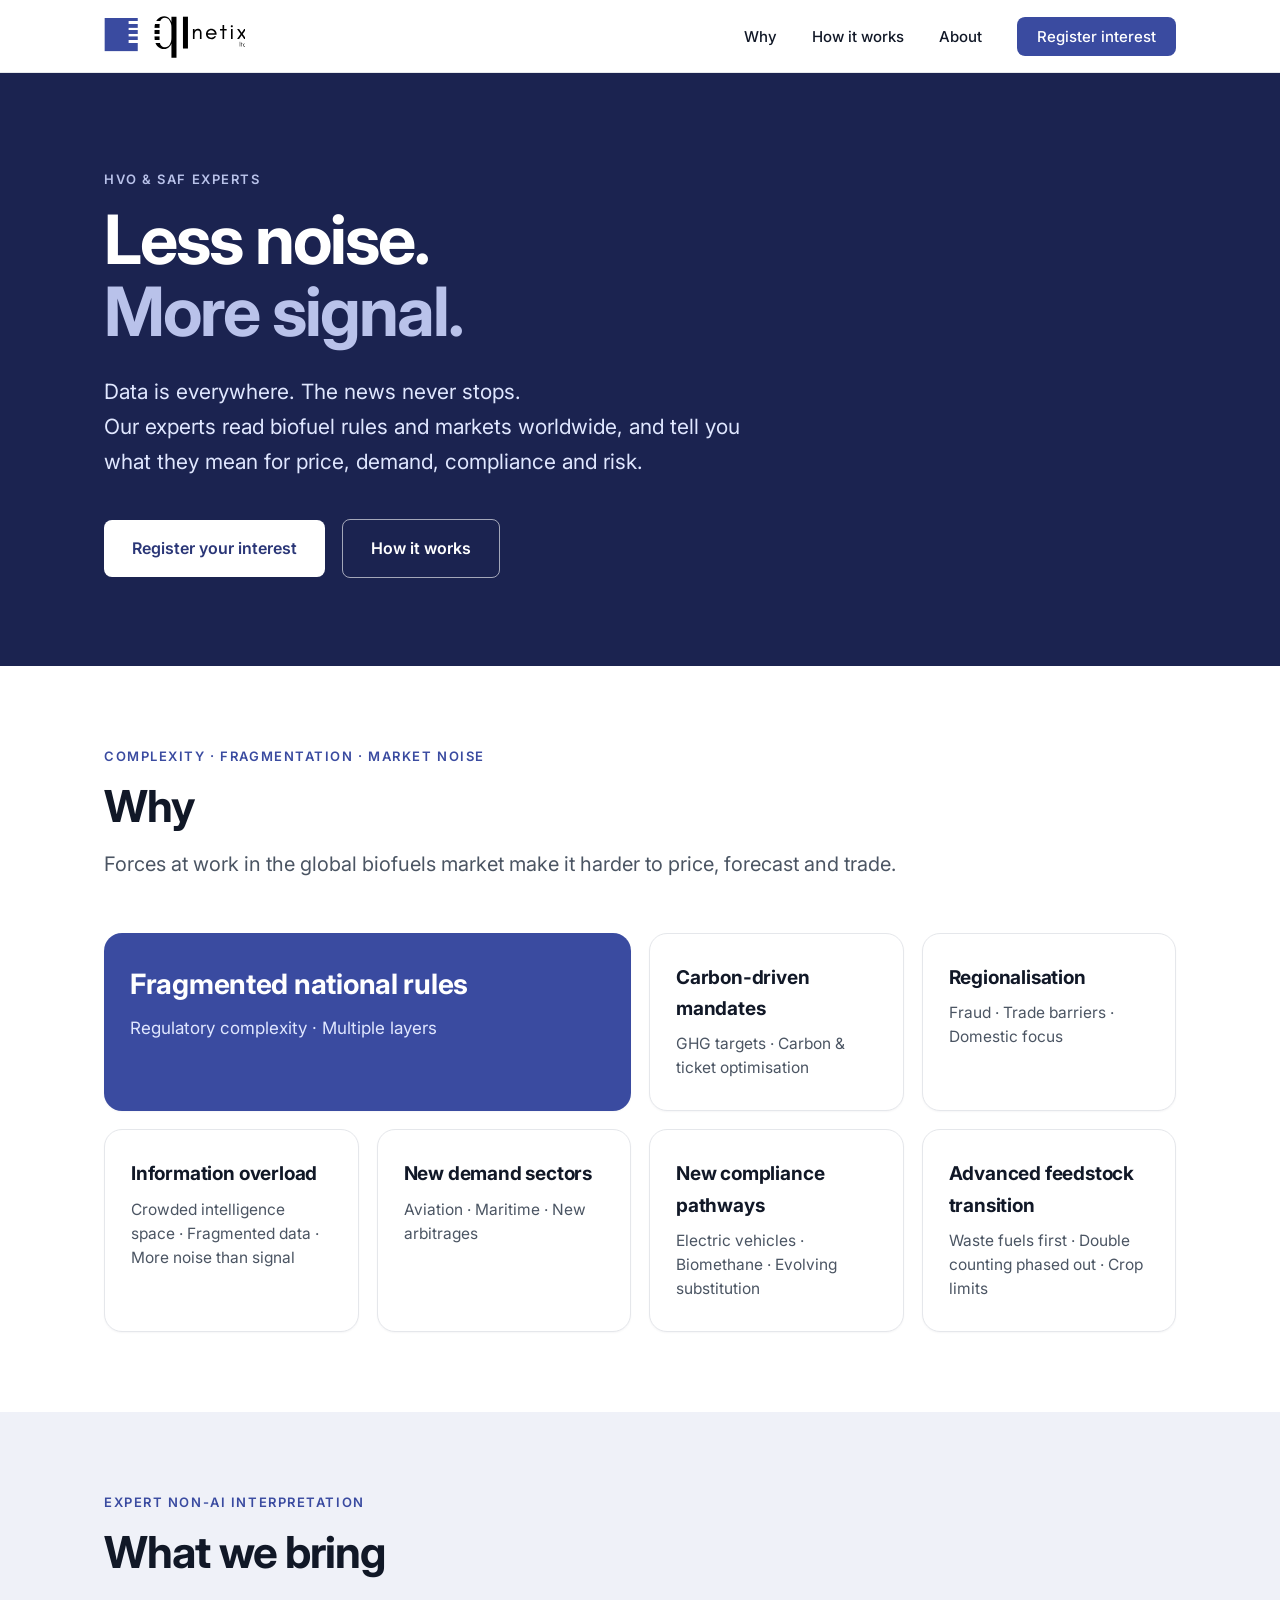
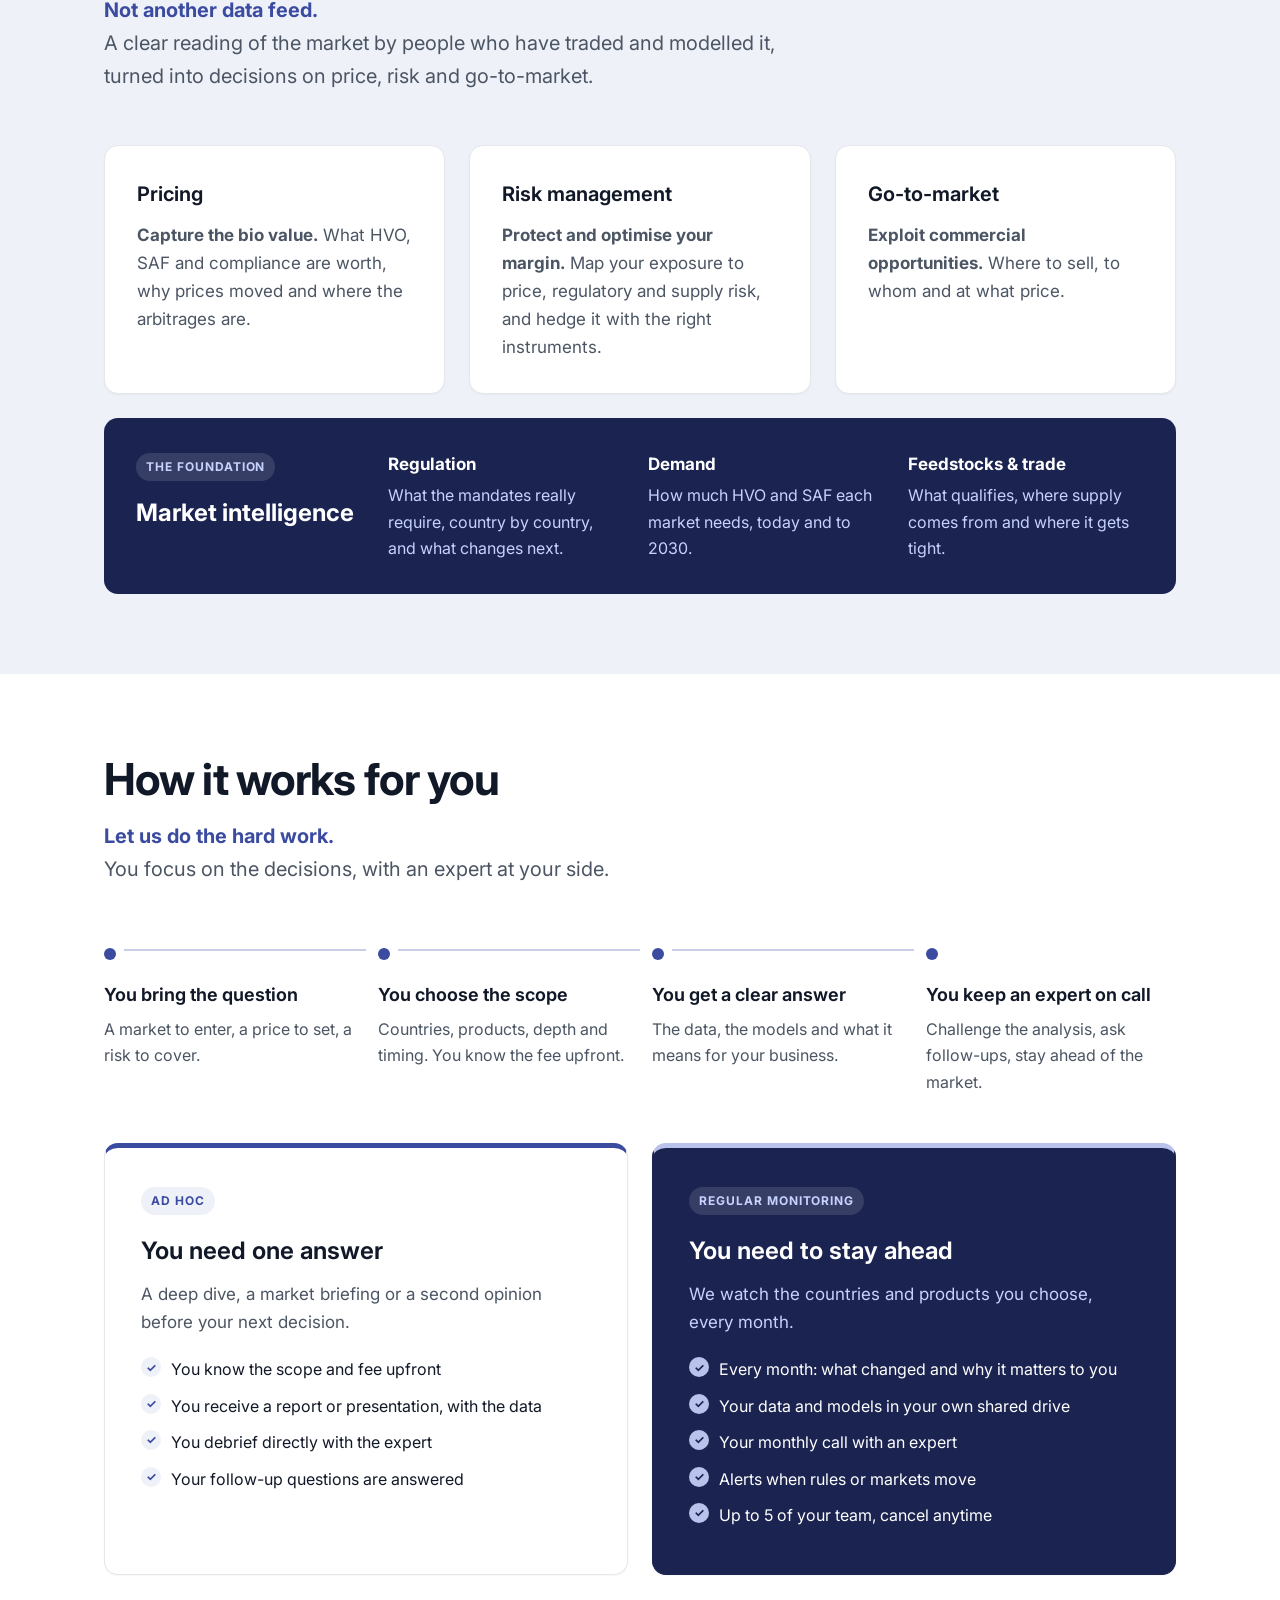
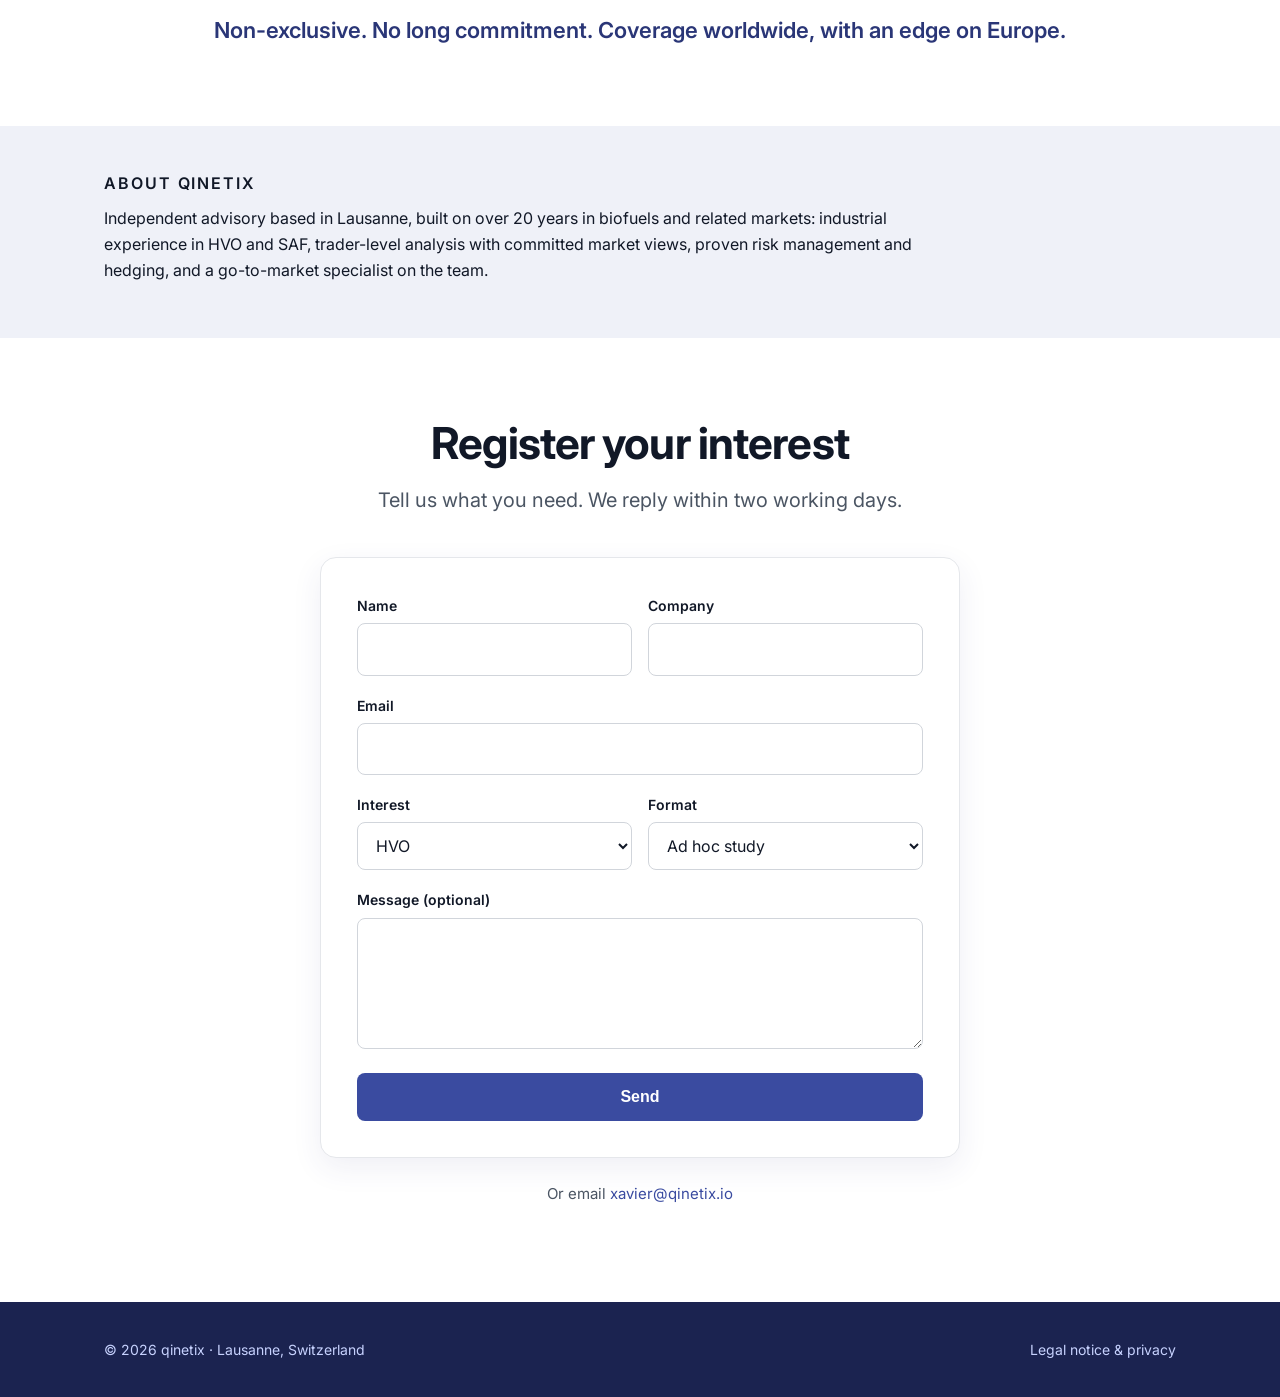
==== index.html @ 6aa5bb4f "GTM tagline" ====
<!doctype html>
<html lang="en">
<head>
  <meta charset="utf-8">
  <meta name="viewport" content="width=device-width, initial-scale=1">
  <title>qinetix | HVO &amp; SAF market intelligence</title>
  <meta name="description" content="HVO and SAF experts. We turn complex biofuel regulation and too much data into a clear view you can act on. Ad hoc studies or regular monitoring.">
  <link rel="icon" href="favicon.svg" type="image/svg+xml">
  <link rel="preconnect" href="https://fonts.googleapis.com">
  <link rel="preconnect" href="https://fonts.gstatic.com" crossorigin>
  <link href="https://fonts.googleapis.com/css2?family=Inter:wght@400;500;600;700&display=swap" rel="stylesheet">
  <link rel="stylesheet" href="style.css">
</head>
<body>

<header class="site">
  <div class="wrap">
    <a href="#top"><img src="logo.svg" alt="qinetix"></a>
    <nav>
      <a href="#why">Why</a>
      <a href="#how">How it works</a>
      <a href="#about">About</a>
      <a href="#interest" class="cta">Register interest</a>
    </nav>
  </div>
</header>

<main id="top">

  <div class="hero">
    <div class="wrap">
      <p class="eyebrow">HVO &amp; SAF experts</p>
      <h1>Less noise.<br><span>More signal.</span></h1>
      <p class="lead">Data is everywhere. The news never stops.<br>Our experts read biofuel rules and markets worldwide, and tell you what they mean for price, demand, compliance and risk.</p>
      <a href="#interest" class="btn">Register your interest</a>
      <a href="#how" class="btn ghost">How it works</a>
    </div>
  </div>

  <section id="why">
    <div class="wrap">
      <p class="eyebrow">Complexity &middot; Fragmentation &middot; Market noise</p>
      <h2>Why</h2>
      <p class="intro one-line">Forces at work in the global biofuels market make it harder to price, forecast and trade.</p>
      <div class="drivers">
        <div class="driver hero-tile">
          <h3>Fragmented national rules</h3>
          <p>Regulatory complexity &middot; Multiple layers</p>
        </div>
        <div class="driver">
          <h3>Carbon-driven mandates</h3>
          <p>GHG targets &middot; Carbon &amp; ticket optimisation</p>
        </div>
        <div class="driver">
          <h3>Regionalisation</h3>
          <p>Fraud &middot; Trade barriers &middot; Domestic focus</p>
        </div>
        <div class="driver">
          <h3>Information overload</h3>
          <p>Crowded intelligence space &middot; Fragmented data &middot; More noise than signal</p>
        </div>
        <div class="driver">
          <h3>New demand sectors</h3>
          <p>Aviation &middot; Maritime &middot; New arbitrages</p>
        </div>
        <div class="driver">
          <h3>New compliance pathways</h3>
          <p>Electric vehicles &middot; Biomethane &middot; Evolving substitution</p>
        </div>
        <div class="driver">
          <h3>Advanced feedstock transition</h3>
          <p>Waste fuels first &middot; Double counting phased out &middot; Crop limits</p>
        </div>
      </div>
    </div>
  </section>

  <section class="alt">
    <div class="wrap">
      <p class="eyebrow">Expert non-AI interpretation</p>
      <h2>What we bring</h2>
      <p class="intro wide"><strong class="punch">Not another data feed.</strong><br>A clear reading of the market by people who have traded and modelled it,<br class="desk">turned into decisions on price, risk and go-to-market.</p>

      <div class="grid three">
        <div class="card">
          <h3>Pricing</h3>
          <p><strong>Capture the bio value.</strong> What HVO, SAF and compliance are worth, why prices moved and where the arbitrages are.</p>
        </div>
        <div class="card">
          <h3>Risk management</h3>
          <p><strong>Protect and optimise your margin.</strong> Map your exposure to price, regulatory and supply risk, and hedge it with the right instruments.</p>
        </div>
        <div class="card">
          <h3>Go-to-market</h3>
          <p><strong>Exploit commercial opportunities.</strong> Where to sell, to whom and at what price.</p>
        </div>
      </div>

      <div class="foundation">
        <div class="f-head">
          <span class="tag">The foundation</span>
          <h3>Market intelligence</h3>
        </div>
        <ul>
          <li><strong>Regulation</strong> What the mandates really require, country by country, and what changes next.</li>
          <li><strong>Demand</strong> How much HVO and SAF each market needs, today and to 2030.</li>
          <li><strong>Feedstocks &amp; trade</strong> What qualifies, where supply comes from and where it gets tight.</li>
        </ul>
      </div>
    </div>
  </section>

  <section id="how">
    <div class="wrap">
      <h2>How it works for you</h2>
      <p class="intro wide"><strong class="punch">Let us do the hard work.</strong><br>You focus on the decisions, with an expert at your side.</p>

      <ol class="steps">
        <li><span></span><h3>You bring the question</h3><p>A market to enter, a price to set, a risk to cover.</p></li>
        <li><span></span><h3>You choose the scope</h3><p>Countries, products, depth and timing. You know the fee upfront.</p></li>
        <li><span></span><h3>You get a clear answer</h3><p>The data, the models and what it means for your business.</p></li>
        <li><span></span><h3>You keep an expert on call</h3><p>Challenge the analysis, ask follow-ups, stay ahead of the market.</p></li>
      </ol>

      <div class="grid two">
        <div class="card option">
          <span class="tag">Ad hoc</span>
          <h3>You need one answer</h3>
          <p>A deep dive, a market briefing or a second opinion before your next decision.</p>
          <ul class="checks">
            <li>You know the scope and fee upfront</li>
            <li>You receive a report or presentation, with the data</li>
            <li>You debrief directly with the expert</li>
            <li>Your follow-up questions are answered</li>
          </ul>
        </div>
        <div class="card option featured">
          <span class="tag">Regular monitoring</span>
          <h3>You need to stay ahead</h3>
          <p>We watch the countries and products you choose, every month.</p>
          <ul class="checks">
            <li>Every month: what changed and why it matters to you</li>
            <li>Your data and models in your own shared drive</li>
            <li>Your monthly call with an expert</li>
            <li>Alerts when rules or markets move</li>
            <li>Up to 5 of your team, cancel anytime</li>
          </ul>
        </div>
      </div>
      <p class="note">Non-exclusive. No long commitment. Coverage worldwide, with an edge on Europe.</p>
    </div>
  </section>

  <section id="about" class="about-band">
    <div class="wrap about-compact">
      <p class="eyebrow">About qinetix</p>
      <p>Independent advisory based in Lausanne, built on over 20 years in biofuels and related markets: industrial experience in HVO and SAF, trader-level analysis with committed market views, proven risk management and hedging, and a go-to-market specialist on the team.</p>
    </div>
  </section>

  <section id="interest" class="contact">
    <div class="wrap">
      <h2>Register your interest</h2>
      <p class="intro">Tell us what you need. We reply within two working days.</p>
      <form method="POST" action="https://formsubmit.co/xavier@qinetix.io" class="form">
        <input type="hidden" name="_subject" value="New interest from qinetix.io">
        <input type="hidden" name="_next" value="https://qinetix.io/thanks.html">
        <input type="hidden" name="_captcha" value="false">
        <input type="hidden" name="_template" value="table">
        <p class="hp"><label>Leave empty <input name="_honey"></label></p>
        <div class="row">
          <label>Name<input name="name" required autocomplete="name"></label>
          <label>Company<input name="company" autocomplete="organization"></label>
        </div>
        <label>Email<input type="email" name="email" required autocomplete="email"></label>
        <div class="row">
          <label>Interest
            <select name="topic">
              <option>HVO</option>
              <option>SAF</option>
              <option>HVO and SAF</option>
              <option>Other biofuels</option>
            </select>
          </label>
          <label>Format
            <select name="format">
              <option>Ad hoc study</option>
              <option>Regular monitoring</option>
              <option>Not sure yet</option>
            </select>
          </label>
        </div>
        <label>Message (optional)<textarea name="message" rows="4"></textarea></label>
        <button type="submit" class="btn">Send</button>
      </form>
      <p class="small">Or email <a href="mailto:xavier@qinetix.io">xavier@qinetix.io</a></p>
    </div>
  </section>

</main>

<footer class="site">
  <div class="wrap">
    <span>&copy; 2026 qinetix &middot; Lausanne, Switzerland</span>
    <a href="legal.html">Legal notice &amp; privacy</a>
  </div>
</footer>

<!-- Cloudflare Web Analytics --><script defer src='https://static.cloudflareinsights.com/beacon.min.js' data-cf-beacon='{"token": "62e4a88decbc49faa5d9c5701a12a52c"}'></script><!-- End Cloudflare Web Analytics -->
</body>
</html>
---- style.css ----
:root {
  --indigo: #3a4ba0;
  --indigo-dark: #2a3677;
  --indigo-deep: #1b2350;
  --indigo-soft: #eff1f8;
  --indigo-line: #c9cfe6;
  --ink: #111827;
  --muted: #4b5563;
  --line: #e5e7eb;
  --bg: #ffffff;
  --max: 1120px;
}

* { box-sizing: border-box; }
html { scroll-behavior: smooth; }

body {
  margin: 0;
  font-family: "Inter", system-ui, -apple-system, "Segoe UI", sans-serif;
  color: var(--ink);
  background: var(--bg);
  line-height: 1.65;
  font-size: 18px;
  -webkit-font-smoothing: antialiased;
}

a { color: var(--indigo); text-decoration: none; }
a:hover { text-decoration: underline; }

.wrap { max-width: var(--max); margin: 0 auto; padding: 0 24px; }

/* Header */
header.site {
  position: sticky; top: 0; z-index: 10;
  background: rgba(255,255,255,0.96);
  backdrop-filter: blur(8px);
  border-bottom: 1px solid var(--line);
}
header.site .wrap { display: flex; align-items: center; justify-content: space-between; height: 72px; }
header.site img { height: 44px; display: block; }
nav a { color: var(--ink); font-size: 15px; font-weight: 500; margin-left: 30px; }
nav a:hover { color: var(--indigo); text-decoration: none; }
nav a.cta { background: var(--indigo); color: #fff; padding: 10px 20px; border-radius: 8px; }
nav a.cta:hover { background: var(--indigo-dark); color: #fff; }

/* Hero */
.hero {
  padding: 96px 0 88px;
  background: var(--indigo-deep);
  color: #fff;
}
.eyebrow {
  font-size: 13px; font-weight: 600; letter-spacing: 0.12em; text-transform: uppercase;
  color: var(--indigo); margin: 0 0 14px;
}
.hero .eyebrow { color: #b9c2ea; }
.hero h1 {
  font-size: clamp(40px, 6vw, 68px); line-height: 1.05; letter-spacing: -0.03em;
  margin: 0 0 28px; font-weight: 700;
}
.hero h1 span { color: #b9c2ea; }
.hero p.lead { font-size: 21px; color: #e0e7ff; max-width: 640px; margin: 0 0 40px; }
.btn {
  display: inline-block; background: var(--indigo); color: #fff; font-weight: 600;
  padding: 15px 28px; border-radius: 8px; font-size: 16px;
}
.btn:hover { background: var(--indigo-dark); text-decoration: none; }
.hero .btn { background: #fff; color: var(--indigo-dark); }
.hero .btn:hover { background: var(--indigo-soft); }
.hero .btn.ghost { background: transparent; color: #fff; border: 1.5px solid rgba(255,255,255,0.6); margin-left: 12px; }
.hero .btn.ghost:hover { background: rgba(255,255,255,0.1); }

/* Sections */
section { padding: 80px 0; }
section.alt { background: var(--indigo-soft); }
section h2 {
  font-size: clamp(32px, 4vw, 44px); letter-spacing: -0.02em; line-height: 1.15;
  margin: 0 0 16px; font-weight: 700;
}
section p.intro { color: var(--muted); max-width: 640px; margin: 0 0 52px; font-size: 20px; }

section p.intro.one-line { max-width: none; }
section p.intro.wide { max-width: none; }
@media (max-width: 760px) { br.desk { display: none; } }
.punch { color: var(--indigo); font-weight: 700; }
@media (min-width: 761px) { section p.intro.one-line { white-space: nowrap; } }

.grid { display: grid; gap: 24px; grid-template-columns: repeat(auto-fit, minmax(240px, 1fr)); }
.grid.two { grid-template-columns: repeat(auto-fit, minmax(300px, 1fr)); }
.card {
  background: #fff; border: 1px solid var(--line); border-radius: 14px; padding: 32px;
  box-shadow: 0 1px 2px rgba(17,24,39,0.04);
}
.card h3 { margin: 0 0 10px; font-size: 20px; font-weight: 650; }
.card p { margin: 0; color: var(--muted); font-size: 17px; }
.card .tag {
  display: inline-block; font-size: 12px; font-weight: 700; letter-spacing: 0.08em;
  text-transform: uppercase; color: var(--indigo); background: var(--indigo-soft);
  padding: 4px 10px; border-radius: 999px; margin-bottom: 16px;
}
.card .num {
  font-size: 15px; font-weight: 700; color: #fff; background: var(--indigo);
  width: 36px; height: 36px; border-radius: 10px; display: grid; place-items: center; margin-bottom: 18px;
}
.card.option { border-top: 5px solid var(--indigo); padding: 36px; }
.card.option h3 { font-size: 24px; }

.grid.three { grid-template-columns: repeat(3, 1fr); }

/* Foundation band under the three outcomes */
.foundation {
  margin-top: 24px; background: var(--indigo-deep); color: #fff; border-radius: 14px;
  padding: 32px; display: grid; grid-template-columns: 220px 1fr; gap: 32px; align-items: start;
}
.foundation .tag {
  display: inline-block; font-size: 12px; font-weight: 700; letter-spacing: 0.08em; text-transform: uppercase;
  color: #c7d2fe; background: rgba(255,255,255,0.12); padding: 4px 10px; border-radius: 999px; margin-bottom: 12px;
}
.foundation h3 { margin: 0; font-size: 24px; font-weight: 700; }
.foundation ul { list-style: none; margin: 0; padding: 0; display: grid; grid-template-columns: repeat(3, 1fr); gap: 24px; }
.foundation li { color: #c7d2fe; font-size: 16px; }
.foundation li strong { display: block; color: #fff; font-size: 17px; margin-bottom: 4px; }
@media (max-width: 960px) {
  .foundation { grid-template-columns: 1fr; gap: 20px; }
  .foundation ul { grid-template-columns: 1fr; gap: 16px; }
}

/* How we work */
.steps {
  list-style: none; padding: 0; margin: 0 0 48px;
  display: grid; grid-template-columns: repeat(4, 1fr); gap: 24px; counter-reset: s;
}
.steps li { position: relative; padding-top: 4px; }
.steps li span {
  display: block; width: 12px; height: 12px; border-radius: 50%;
  background: var(--indigo); margin: 6px 0 20px;
}
.steps li:not(:last-child)::after {
  content: ""; position: absolute; top: 11px; left: 20px; right: -12px;
  height: 2px; background: var(--indigo-line);
}
.steps h3 { margin: 0 0 6px; font-size: 18px; font-weight: 650; }
.steps p { margin: 0; color: var(--muted); font-size: 16px; }
.checks { list-style: none; padding: 0; margin: 20px 0 0; }
.checks li { position: relative; padding-left: 30px; margin-bottom: 10px; font-size: 16px; }
.checks li::before {
  content: "✓"; position: absolute; left: 0; top: 1px; width: 20px; height: 20px;
  border-radius: 50%; background: var(--indigo-soft); color: var(--indigo);
  font-size: 12px; font-weight: 700; display: grid; place-items: center;
}
.card.option.featured { background: var(--indigo-deep); border-color: var(--indigo-deep); border-top-color: #b9c2ea; color: #fff; }
.card.option.featured p { color: #c7d2fe; }
.card.option.featured .tag { background: rgba(255,255,255,0.12); color: #c7d2fe; }
.card.option.featured .checks li::before { background: #b9c2ea; color: var(--indigo-deep); }
.note { margin: 40px 0 0; color: var(--indigo-dark); font-size: 22px; font-weight: 600; text-align: center; line-height: 1.4; }
@media (max-width: 760px) { .note { font-size: 18px; } }

/* Why */
.drivers {
  display: grid; gap: 18px;
  grid-template-columns: repeat(4, 1fr);
}
.driver {
  position: relative; overflow: hidden;
  background: #fff; border-radius: 18px; padding: 28px 26px 30px;
  border: 1px solid var(--line);
  box-shadow: 0 1px 2px rgba(17,24,39,0.04);
  transition: transform .25s ease, box-shadow .25s ease, border-color .25s ease;
}
.driver:hover {
  transform: translateY(-3px);
  box-shadow: 0 18px 40px rgba(67,56,202,0.18);
  border-color: var(--indigo-line);
}
.driver h3 { margin: 0 0 8px; font-size: 19px; font-weight: 700; letter-spacing: -0.01em; }
.driver p { margin: 0; color: var(--muted); font-size: 15.5px; line-height: 1.55; }

.driver.hero-tile {
  grid-column: span 2;
  border: 0; color: #fff;
  background: var(--indigo);
}
.driver.hero-tile h3 { font-size: 28px; }
.driver.hero-tile p { color: #e0e7ff; font-size: 17px; }

/* About */
.about { display: grid; grid-template-columns: 1fr 1.4fr; gap: 64px; align-items: start; }
.about .facts { padding-left: 0; }
.about .facts div { margin-bottom: 18px; }
.about .facts .k { font-size: 13px; text-transform: uppercase; letter-spacing: 0.08em; color: var(--muted); }
.about .facts .v { font-weight: 600; }
.about p { margin: 0 0 18px; }

/* Compact About band */
section.about-band { padding: 44px 0; background: var(--indigo-soft); }
.about-compact p { max-width: 820px; }
.about-compact .eyebrow { margin-bottom: 8px; }
.about-compact p { margin: 0 0 10px; font-size: 16px; color: var(--ink); }
.about-compact .about-meta { font-size: 15px; color: var(--muted); margin: 0; }

/* Interest */
.contact { text-align: center; }
.contact p.intro { margin: 0 auto 40px; }
.form {
  max-width: 640px; margin: 0 auto; text-align: left;
  background: #fff; border: 1px solid var(--line); border-radius: 16px; padding: 36px;
  box-shadow: 0 10px 30px rgba(49,46,129,0.08);
}
.form .row { display: grid; grid-template-columns: 1fr 1fr; gap: 16px; }
.form label { display: block; font-size: 14px; font-weight: 600; margin-bottom: 18px; }
.form input, .form select, .form textarea {
  display: block; width: 100%; margin-top: 6px; padding: 12px 14px;
  font: inherit; font-weight: 400; font-size: 16px; color: var(--ink);
  border: 1px solid #d1d5db; border-radius: 8px; background: #fff;
}
.form input:focus, .form select:focus, .form textarea:focus { outline: 2px solid var(--indigo); border-color: var(--indigo); }
.form button { border: 0; cursor: pointer; width: 100%; margin-top: 6px; }
.form .hp { display: none; }
.small { font-size: 15px; color: var(--muted); margin-top: 24px; }

/* Footer */
footer.site { background: var(--indigo-deep); padding: 36px 0; font-size: 14px; color: #c7d2fe; }
footer.site .wrap { display: flex; justify-content: space-between; flex-wrap: wrap; gap: 12px; }
footer.site a { color: #c7d2fe; }

/* Legal page */
.legal { padding: 72px 24px; max-width: 760px; }
.legal h1 { font-size: 38px; margin: 0 0 32px; }
.legal h2 { font-size: 20px; margin: 36px 0 8px; }
.legal p { color: var(--muted); margin: 0 0 12px; }

@media (max-width: 960px) {
  .drivers { grid-template-columns: repeat(2, 1fr); }
  .driver.hero-tile { grid-column: span 2; }
  .steps { grid-template-columns: repeat(2, 1fr); }
  .steps li::after { display: none; }
  .grid.three { grid-template-columns: repeat(2, 1fr); }
}
@media (max-width: 520px) { .steps, .grid.three { grid-template-columns: 1fr; } }

@media (max-width: 760px) {
  body { font-size: 17px; }
  .wrap { padding: 0 16px; }
  nav a:not(.cta) { display: none; }
  header.site img { height: 36px; }
  .hero { padding: 72px 0 64px; }
  .hero p.lead { font-size: 18px; }
  section { padding: 72px 0; }
  section p.intro { font-size: 18px; }
  .hero .btn.ghost { margin: 12px 0 0; }
  .about { grid-template-columns: 1fr; gap: 32px; }
  .form { padding: 24px; }
  .form .row { grid-template-columns: 1fr; gap: 0; }
  .grid.two { grid-template-columns: 1fr; }
}

@media (max-width: 520px) { .drivers { grid-template-columns: 1fr; } .driver.hero-tile { grid-column: auto; } }
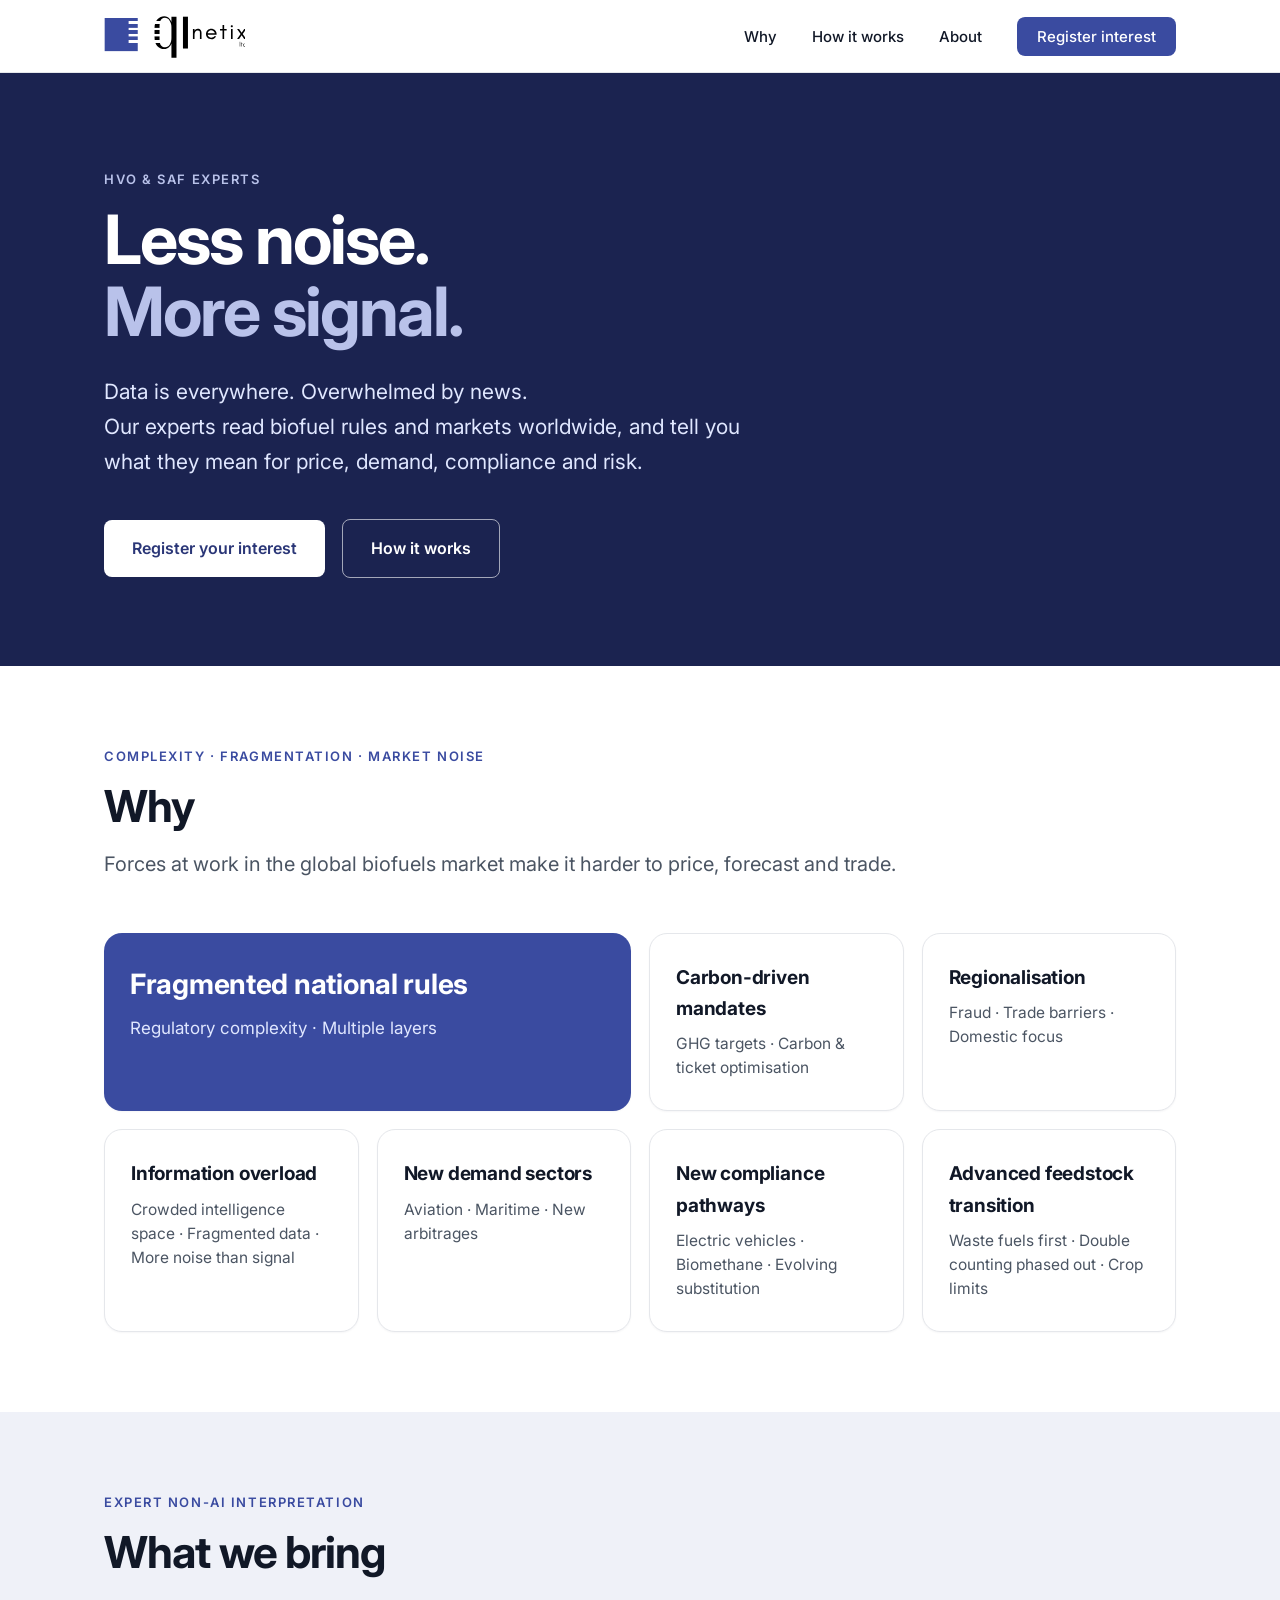
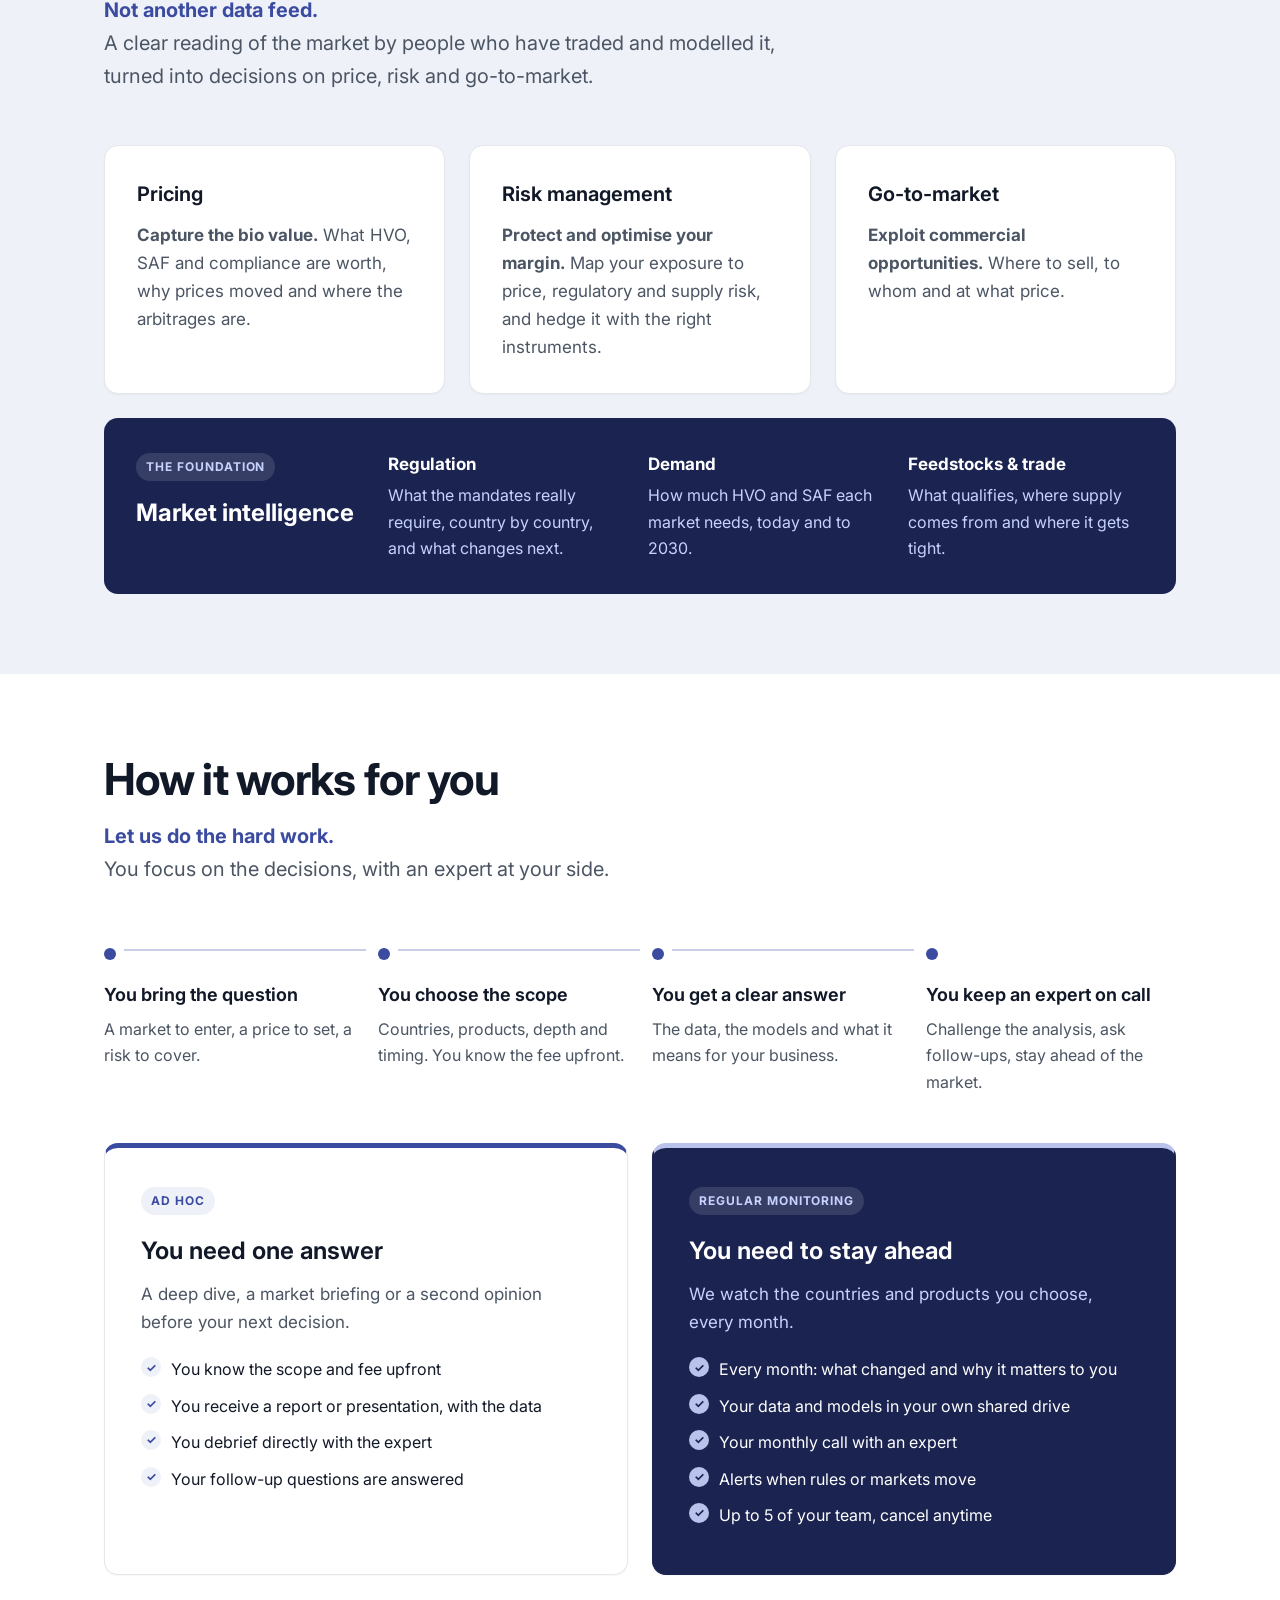
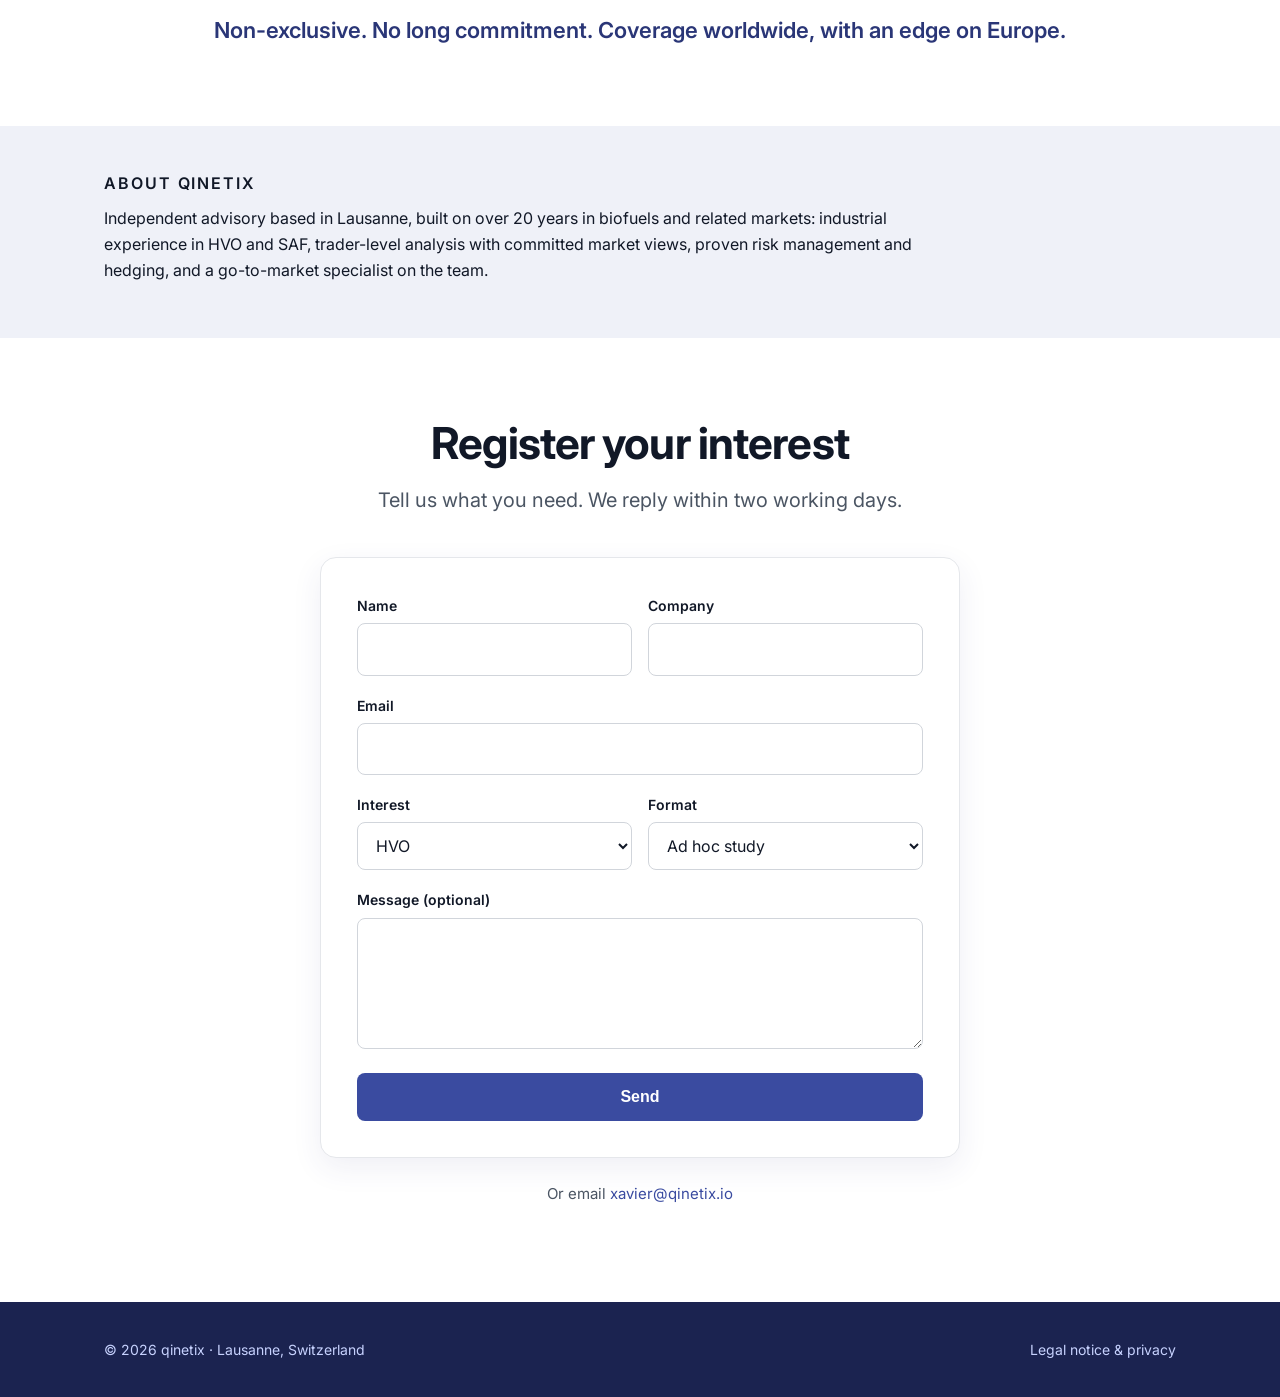
==== commit c9e7fd29: "Hero: overwhelmed by news" ====
--- a/index.html
+++ b/index.html
@@ -31,7 +31,7 @@
     <div class="wrap">
       <p class="eyebrow">HVO &amp; SAF experts</p>
       <h1>Less noise.<br><span>More signal.</span></h1>
-      <p class="lead">Data is everywhere. The news never stops.<br>Our experts read biofuel rules and markets worldwide, and tell you what they mean for price, demand, compliance and risk.</p>
+      <p class="lead">Data is everywhere. Overwhelmed by news.<br>Our experts read biofuel rules and markets worldwide, and tell you what they mean for price, demand, compliance and risk.</p>
       <a href="#interest" class="btn">Register your interest</a>
       <a href="#how" class="btn ghost">How it works</a>
     </div>
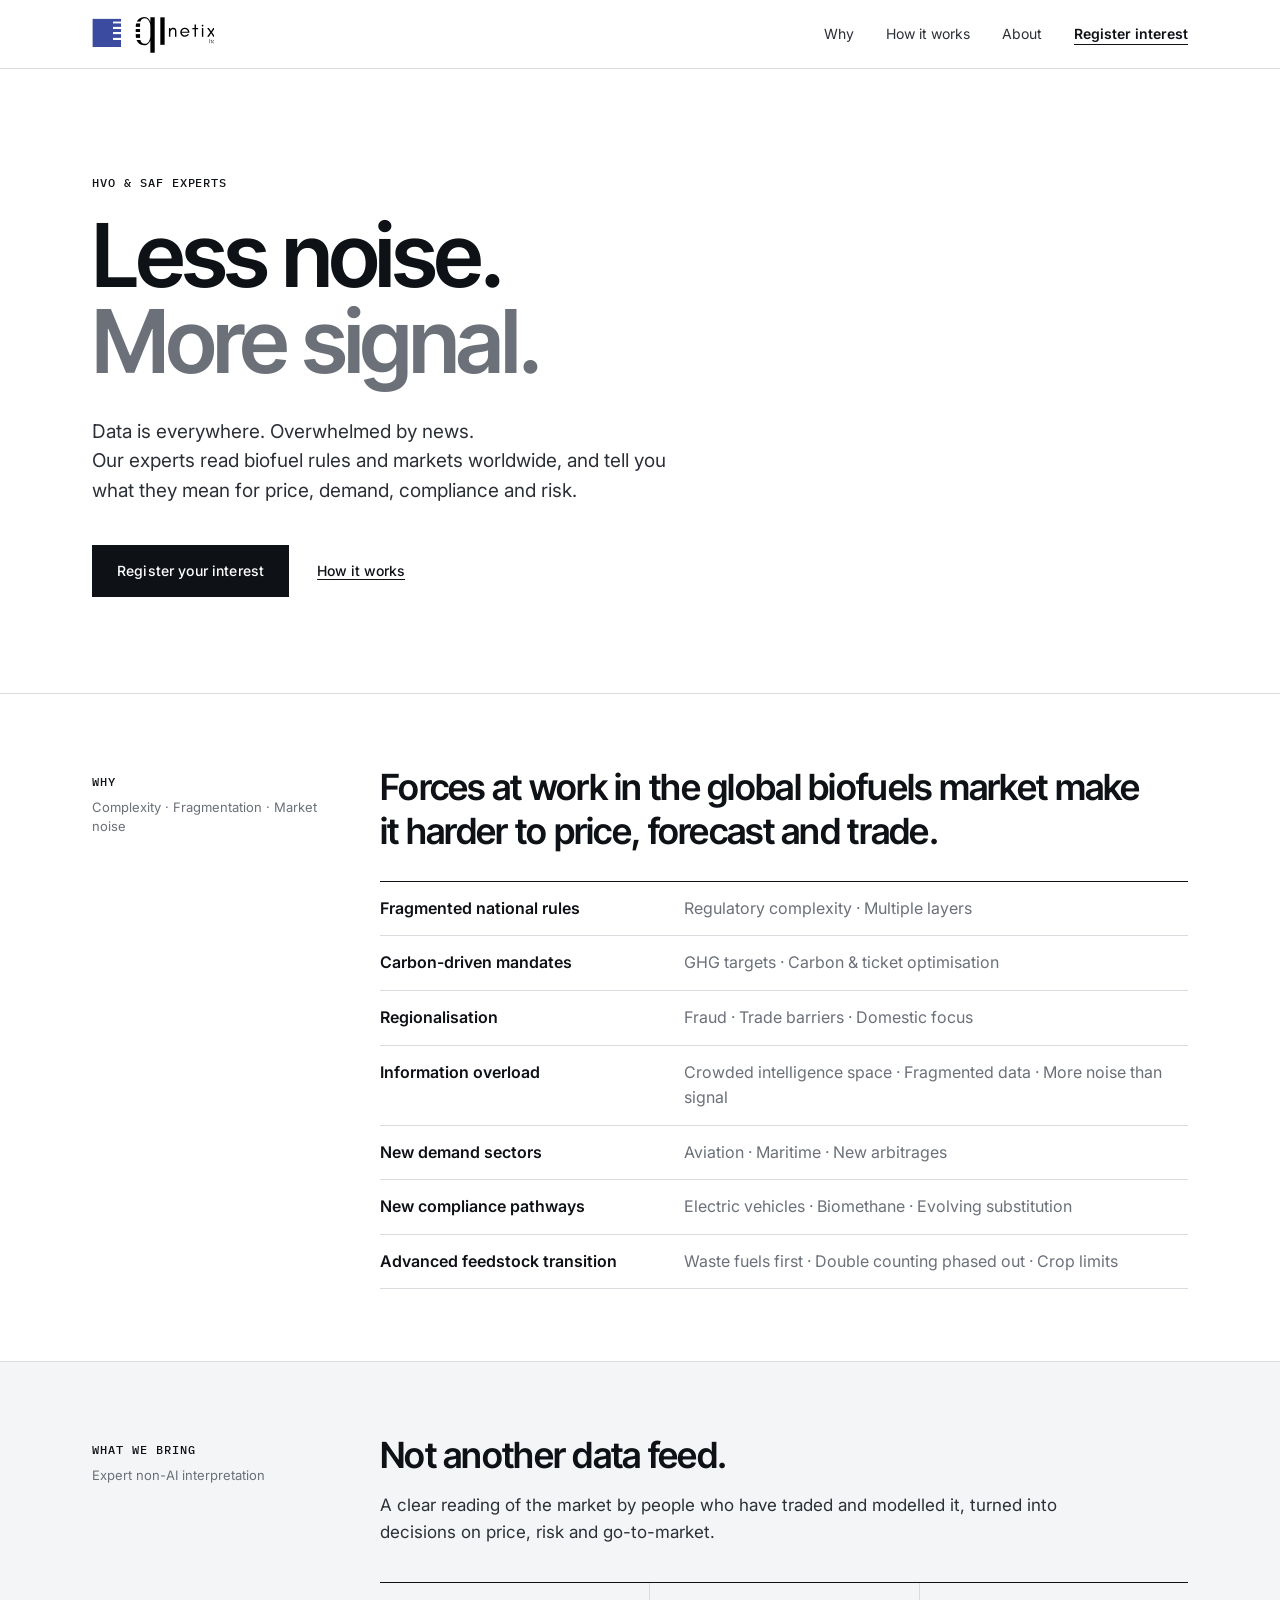
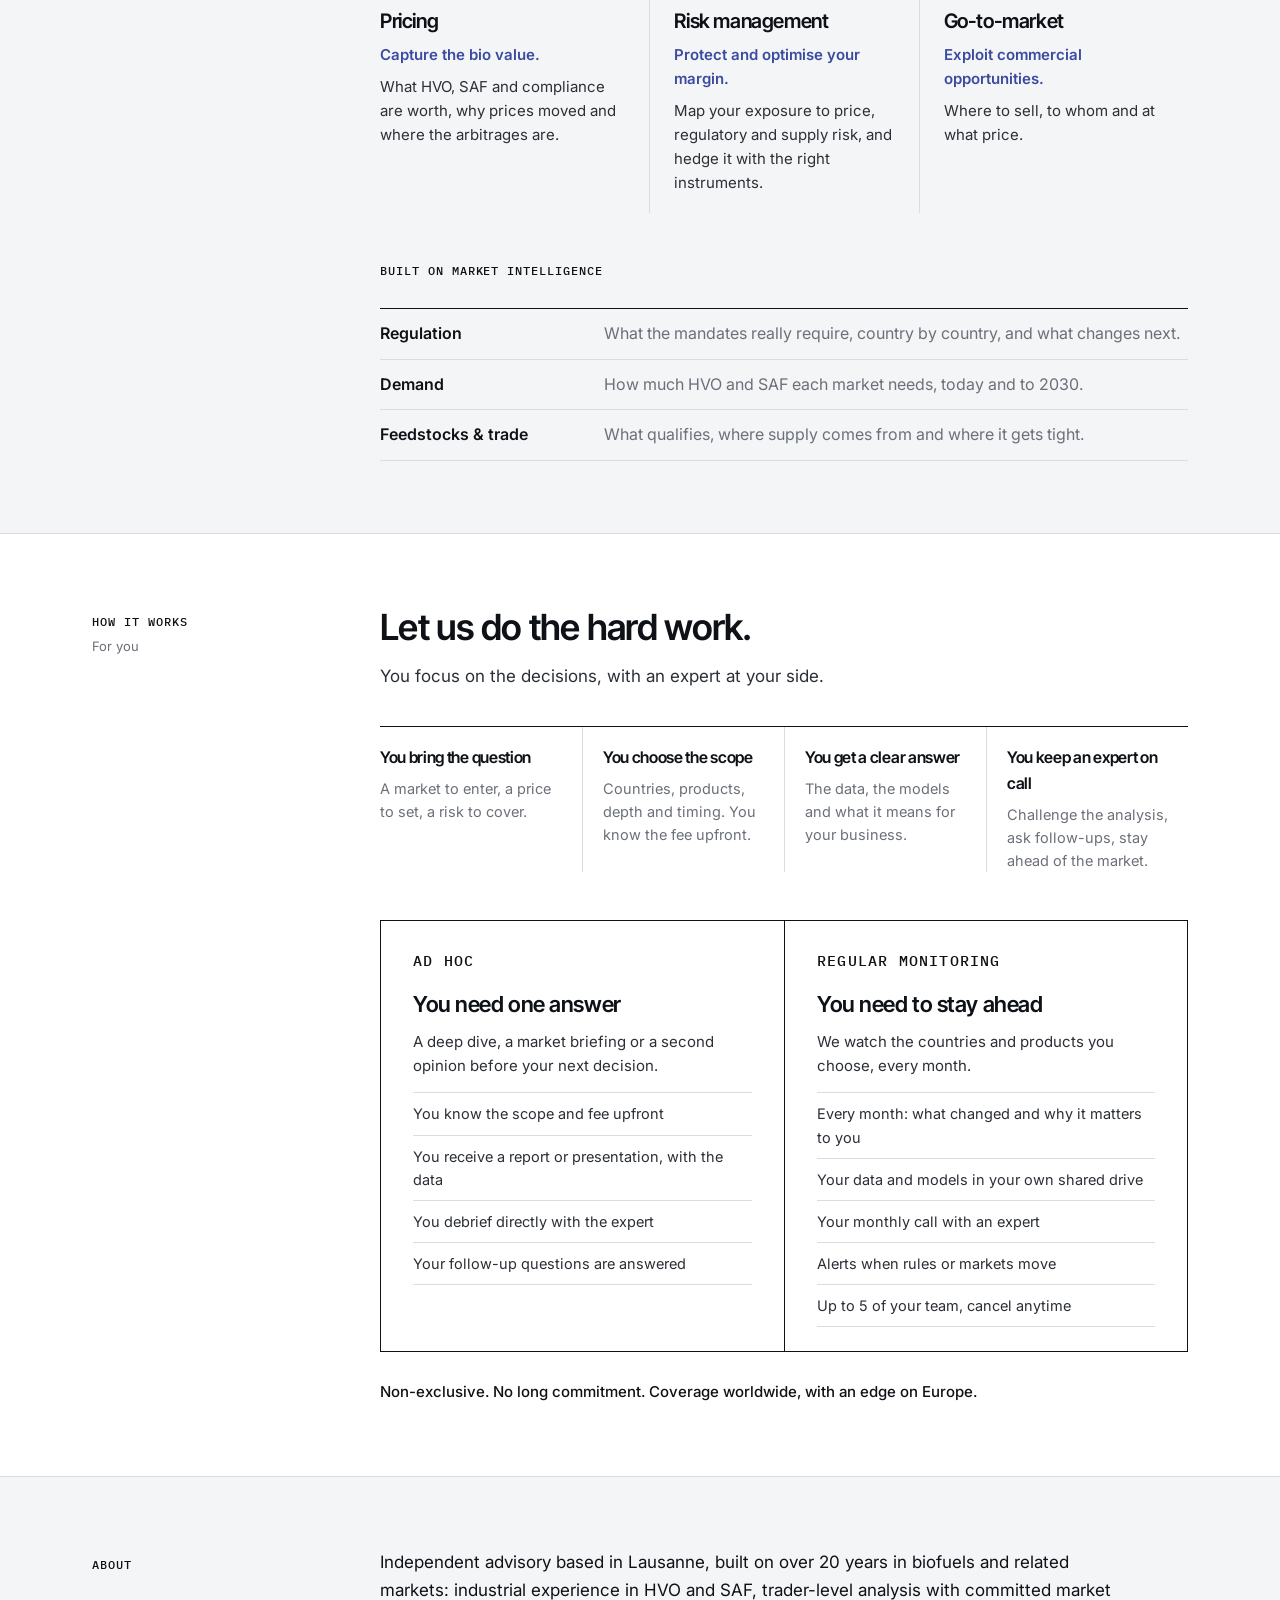
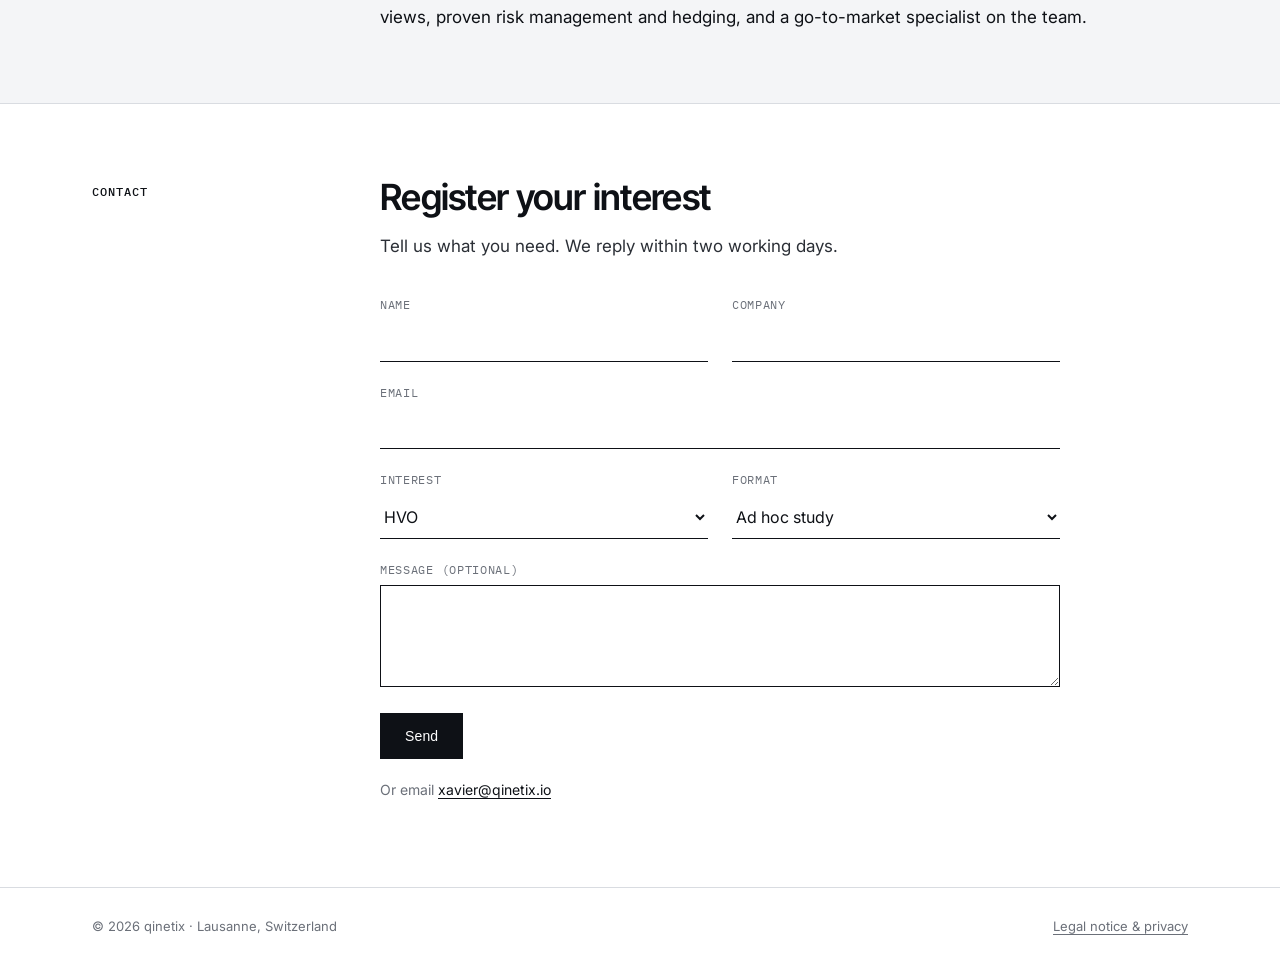
==== commit 56502248: "Editorial redesign: ruled grid, mono labels, square buttons, monochrome" ====
--- a/index.html
+++ b/index.html
@@ -8,7 +8,7 @@
   <link rel="icon" href="favicon.svg" type="image/svg+xml">
   <link rel="preconnect" href="https://fonts.googleapis.com">
   <link rel="preconnect" href="https://fonts.gstatic.com" crossorigin>
-  <link href="https://fonts.googleapis.com/css2?family=Inter:wght@400;500;600;700&display=swap" rel="stylesheet">
+  <link href="https://fonts.googleapis.com/css2?family=Inter:wght@400;500;600&family=Inter+Tight:wght@500;600;700&family=IBM+Plex+Mono:wght@400;500&display=swap" rel="stylesheet">
   <link rel="stylesheet" href="style.css">
 </head>
 <body>
@@ -27,173 +27,161 @@
 
 <main id="top">
 
-  <div class="hero">
+  <section class="hero">
     <div class="wrap">
-      <p class="eyebrow">HVO &amp; SAF experts</p>
+      <p class="label">HVO &amp; SAF experts</p>
       <h1>Less noise.<br><span>More signal.</span></h1>
       <p class="lead">Data is everywhere. Overwhelmed by news.<br>Our experts read biofuel rules and markets worldwide, and tell you what they mean for price, demand, compliance and risk.</p>
-      <a href="#interest" class="btn">Register your interest</a>
-      <a href="#how" class="btn ghost">How it works</a>
+      <div class="actions">
+        <a href="#interest" class="btn">Register your interest</a>
+        <a href="#how" class="link">How it works</a>
+      </div>
     </div>
-  </div>
+  </section>
 
-  <section id="why">
-    <div class="wrap">
-      <p class="eyebrow">Complexity &middot; Fragmentation &middot; Market noise</p>
-      <h2>Why</h2>
-      <p class="intro one-line">Forces at work in the global biofuels market make it harder to price, forecast and trade.</p>
-      <div class="drivers">
-        <div class="driver hero-tile">
-          <h3>Fragmented national rules</h3>
-          <p>Regulatory complexity &middot; Multiple layers</p>
+  <section id="why" class="block">
+    <div class="wrap cols">
+      <div class="side"><p class="label">Why</p><p class="sub">Complexity &middot; Fragmentation &middot; Market noise</p></div>
+      <div class="body">
+        <h2>Forces at work in the global biofuels market make it harder to price, forecast and trade.</h2>
+        <dl class="ruled">
+          <div><dt>Fragmented national rules</dt><dd>Regulatory complexity &middot; Multiple layers</dd></div>
+          <div><dt>Carbon-driven mandates</dt><dd>GHG targets &middot; Carbon &amp; ticket optimisation</dd></div>
+          <div><dt>Regionalisation</dt><dd>Fraud &middot; Trade barriers &middot; Domestic focus</dd></div>
+          <div><dt>Information overload</dt><dd>Crowded intelligence space &middot; Fragmented data &middot; More noise than signal</dd></div>
+          <div><dt>New demand sectors</dt><dd>Aviation &middot; Maritime &middot; New arbitrages</dd></div>
+          <div><dt>New compliance pathways</dt><dd>Electric vehicles &middot; Biomethane &middot; Evolving substitution</dd></div>
+          <div><dt>Advanced feedstock transition</dt><dd>Waste fuels first &middot; Double counting phased out &middot; Crop limits</dd></div>
+        </dl>
+      </div>
+    </div>
+  </section>
+
+  <section id="bring" class="block tint">
+    <div class="wrap cols">
+      <div class="side"><p class="label">What we bring</p><p class="sub">Expert non-AI interpretation</p></div>
+      <div class="body">
+        <h2>Not another data feed.</h2>
+        <p class="lead-dark">A clear reading of the market by people who have traded and modelled it, turned into decisions on price, risk and go-to-market.</p>
+        <div class="trio">
+          <div>
+            <h3>Pricing</h3>
+            <p class="tagline">Capture the bio value.</p>
+            <p>What HVO, SAF and compliance are worth, why prices moved and where the arbitrages are.</p>
+          </div>
+          <div>
+            <h3>Risk management</h3>
+            <p class="tagline">Protect and optimise your margin.</p>
+            <p>Map your exposure to price, regulatory and supply risk, and hedge it with the right instruments.</p>
+          </div>
+          <div>
+            <h3>Go-to-market</h3>
+            <p class="tagline">Exploit commercial opportunities.</p>
+            <p>Where to sell, to whom and at what price.</p>
+          </div>
         </div>
-        <div class="driver">
-          <h3>Carbon-driven mandates</h3>
-          <p>GHG targets &middot; Carbon &amp; ticket optimisation</p>
-        </div>
-        <div class="driver">
-          <h3>Regionalisation</h3>
-          <p>Fraud &middot; Trade barriers &middot; Domestic focus</p>
-        </div>
-        <div class="driver">
-          <h3>Information overload</h3>
-          <p>Crowded intelligence space &middot; Fragmented data &middot; More noise than signal</p>
-        </div>
-        <div class="driver">
-          <h3>New demand sectors</h3>
-          <p>Aviation &middot; Maritime &middot; New arbitrages</p>
-        </div>
-        <div class="driver">
-          <h3>New compliance pathways</h3>
-          <p>Electric vehicles &middot; Biomethane &middot; Evolving substitution</p>
-        </div>
-        <div class="driver">
-          <h3>Advanced feedstock transition</h3>
-          <p>Waste fuels first &middot; Double counting phased out &middot; Crop limits</p>
+        <div class="foundation">
+          <p class="label">Built on market intelligence</p>
+          <dl class="ruled compact">
+            <div><dt>Regulation</dt><dd>What the mandates really require, country by country, and what changes next.</dd></div>
+            <div><dt>Demand</dt><dd>How much HVO and SAF each market needs, today and to 2030.</dd></div>
+            <div><dt>Feedstocks &amp; trade</dt><dd>What qualifies, where supply comes from and where it gets tight.</dd></div>
+          </dl>
         </div>
       </div>
     </div>
   </section>
 
-  <section class="alt">
-    <div class="wrap">
-      <p class="eyebrow">Expert non-AI interpretation</p>
-      <h2>What we bring</h2>
-      <p class="intro wide"><strong class="punch">Not another data feed.</strong><br>A clear reading of the market by people who have traded and modelled it,<br class="desk">turned into decisions on price, risk and go-to-market.</p>
-
-      <div class="grid three">
-        <div class="card">
-          <h3>Pricing</h3>
-          <p><strong>Capture the bio value.</strong> What HVO, SAF and compliance are worth, why prices moved and where the arbitrages are.</p>
+  <section id="how" class="block">
+    <div class="wrap cols">
+      <div class="side"><p class="label">How it works</p><p class="sub">For you</p></div>
+      <div class="body">
+        <h2>Let us do the hard work.</h2>
+        <p class="lead-dark">You focus on the decisions, with an expert at your side.</p>
+        <ol class="steps">
+          <li><h3>You bring the question</h3><p>A market to enter, a price to set, a risk to cover.</p></li>
+          <li><h3>You choose the scope</h3><p>Countries, products, depth and timing. You know the fee upfront.</p></li>
+          <li><h3>You get a clear answer</h3><p>The data, the models and what it means for your business.</p></li>
+          <li><h3>You keep an expert on call</h3><p>Challenge the analysis, ask follow-ups, stay ahead of the market.</p></li>
+        </ol>
+        <div class="offers">
+          <div>
+            <p class="label">Ad hoc</p>
+            <h3>You need one answer</h3>
+            <p>A deep dive, a market briefing or a second opinion before your next decision.</p>
+            <ul>
+              <li>You know the scope and fee upfront</li>
+              <li>You receive a report or presentation, with the data</li>
+              <li>You debrief directly with the expert</li>
+              <li>Your follow-up questions are answered</li>
+            </ul>
+          </div>
+          <div>
+            <p class="label">Regular monitoring</p>
+            <h3>You need to stay ahead</h3>
+            <p>We watch the countries and products you choose, every month.</p>
+            <ul>
+              <li>Every month: what changed and why it matters to you</li>
+              <li>Your data and models in your own shared drive</li>
+              <li>Your monthly call with an expert</li>
+              <li>Alerts when rules or markets move</li>
+              <li>Up to 5 of your team, cancel anytime</li>
+            </ul>
+          </div>
         </div>
-        <div class="card">
-          <h3>Risk management</h3>
-          <p><strong>Protect and optimise your margin.</strong> Map your exposure to price, regulatory and supply risk, and hedge it with the right instruments.</p>
-        </div>
-        <div class="card">
-          <h3>Go-to-market</h3>
-          <p><strong>Exploit commercial opportunities.</strong> Where to sell, to whom and at what price.</p>
-        </div>
-      </div>
-
-      <div class="foundation">
-        <div class="f-head">
-          <span class="tag">The foundation</span>
-          <h3>Market intelligence</h3>
-        </div>
-        <ul>
-          <li><strong>Regulation</strong> What the mandates really require, country by country, and what changes next.</li>
-          <li><strong>Demand</strong> How much HVO and SAF each market needs, today and to 2030.</li>
-          <li><strong>Feedstocks &amp; trade</strong> What qualifies, where supply comes from and where it gets tight.</li>
-        </ul>
+        <p class="note">Non-exclusive. No long commitment. Coverage worldwide, with an edge on Europe.</p>
       </div>
     </div>
   </section>
 
-  <section id="how">
-    <div class="wrap">
-      <h2>How it works for you</h2>
-      <p class="intro wide"><strong class="punch">Let us do the hard work.</strong><br>You focus on the decisions, with an expert at your side.</p>
-
-      <ol class="steps">
-        <li><span></span><h3>You bring the question</h3><p>A market to enter, a price to set, a risk to cover.</p></li>
-        <li><span></span><h3>You choose the scope</h3><p>Countries, products, depth and timing. You know the fee upfront.</p></li>
-        <li><span></span><h3>You get a clear answer</h3><p>The data, the models and what it means for your business.</p></li>
-        <li><span></span><h3>You keep an expert on call</h3><p>Challenge the analysis, ask follow-ups, stay ahead of the market.</p></li>
-      </ol>
-
-      <div class="grid two">
-        <div class="card option">
-          <span class="tag">Ad hoc</span>
-          <h3>You need one answer</h3>
-          <p>A deep dive, a market briefing or a second opinion before your next decision.</p>
-          <ul class="checks">
-            <li>You know the scope and fee upfront</li>
-            <li>You receive a report or presentation, with the data</li>
-            <li>You debrief directly with the expert</li>
-            <li>Your follow-up questions are answered</li>
-          </ul>
-        </div>
-        <div class="card option featured">
-          <span class="tag">Regular monitoring</span>
-          <h3>You need to stay ahead</h3>
-          <p>We watch the countries and products you choose, every month.</p>
-          <ul class="checks">
-            <li>Every month: what changed and why it matters to you</li>
-            <li>Your data and models in your own shared drive</li>
-            <li>Your monthly call with an expert</li>
-            <li>Alerts when rules or markets move</li>
-            <li>Up to 5 of your team, cancel anytime</li>
-          </ul>
-        </div>
+  <section id="about" class="block tint">
+    <div class="wrap cols">
+      <div class="side"><p class="label">About</p></div>
+      <div class="body">
+        <p class="about-text">Independent advisory based in Lausanne, built on over 20 years in biofuels and related markets: industrial experience in HVO and SAF, trader-level analysis with committed market views, proven risk management and hedging, and a go-to-market specialist on the team.</p>
       </div>
-      <p class="note">Non-exclusive. No long commitment. Coverage worldwide, with an edge on Europe.</p>
     </div>
   </section>
 
-  <section id="about" class="about-band">
-    <div class="wrap about-compact">
-      <p class="eyebrow">About qinetix</p>
-      <p>Independent advisory based in Lausanne, built on over 20 years in biofuels and related markets: industrial experience in HVO and SAF, trader-level analysis with committed market views, proven risk management and hedging, and a go-to-market specialist on the team.</p>
-    </div>
-  </section>
-
-  <section id="interest" class="contact">
-    <div class="wrap">
-      <h2>Register your interest</h2>
-      <p class="intro">Tell us what you need. We reply within two working days.</p>
-      <form method="POST" action="https://formsubmit.co/xavier@qinetix.io" class="form">
-        <input type="hidden" name="_subject" value="New interest from qinetix.io">
-        <input type="hidden" name="_next" value="https://qinetix.io/thanks.html">
-        <input type="hidden" name="_captcha" value="false">
-        <input type="hidden" name="_template" value="table">
-        <p class="hp"><label>Leave empty <input name="_honey"></label></p>
-        <div class="row">
-          <label>Name<input name="name" required autocomplete="name"></label>
-          <label>Company<input name="company" autocomplete="organization"></label>
-        </div>
-        <label>Email<input type="email" name="email" required autocomplete="email"></label>
-        <div class="row">
-          <label>Interest
-            <select name="topic">
-              <option>HVO</option>
-              <option>SAF</option>
-              <option>HVO and SAF</option>
-              <option>Other biofuels</option>
-            </select>
-          </label>
-          <label>Format
-            <select name="format">
-              <option>Ad hoc study</option>
-              <option>Regular monitoring</option>
-              <option>Not sure yet</option>
-            </select>
-          </label>
-        </div>
-        <label>Message (optional)<textarea name="message" rows="4"></textarea></label>
-        <button type="submit" class="btn">Send</button>
-      </form>
-      <p class="small">Or email <a href="mailto:xavier@qinetix.io">xavier@qinetix.io</a></p>
+  <section id="interest" class="block">
+    <div class="wrap cols">
+      <div class="side"><p class="label">Contact</p></div>
+      <div class="body">
+        <h2>Register your interest</h2>
+        <p class="lead-dark">Tell us what you need. We reply within two working days.</p>
+        <form method="POST" action="https://formsubmit.co/xavier@qinetix.io" class="form">
+          <input type="hidden" name="_subject" value="New interest from qinetix.io">
+          <input type="hidden" name="_next" value="https://qinetix.io/thanks.html">
+          <input type="hidden" name="_captcha" value="false">
+          <input type="hidden" name="_template" value="table">
+          <p class="hp"><label>Leave empty <input name="_honey"></label></p>
+          <div class="row">
+            <label>Name<input name="name" required autocomplete="name"></label>
+            <label>Company<input name="company" autocomplete="organization"></label>
+          </div>
+          <label>Email<input type="email" name="email" required autocomplete="email"></label>
+          <div class="row">
+            <label>Interest
+              <select name="topic">
+                <option>HVO</option>
+                <option>SAF</option>
+                <option>HVO and SAF</option>
+                <option>Other biofuels</option>
+              </select>
+            </label>
+            <label>Format
+              <select name="format">
+                <option>Ad hoc study</option>
+                <option>Regular monitoring</option>
+                <option>Not sure yet</option>
+              </select>
+            </label>
+          </div>
+          <label>Message (optional)<textarea name="message" rows="4"></textarea></label>
+          <button type="submit" class="btn">Send</button>
+        </form>
+        <p class="small">Or email <a href="mailto:xavier@qinetix.io">xavier@qinetix.io</a></p>
+      </div>
     </div>
   </section>
 
--- a/style.css
+++ b/style.css
@@ -1,14 +1,14 @@
 :root {
-  --indigo: #3a4ba0;
-  --indigo-dark: #2a3677;
-  --indigo-deep: #1b2350;
-  --indigo-soft: #eff1f8;
-  --indigo-line: #c9cfe6;
-  --ink: #111827;
-  --muted: #4b5563;
-  --line: #e5e7eb;
+  --ink: #0e1116;
+  --text: #2b2f36;
+  --muted: #6b7079;
+  --rule: #d9dce1;
+  --rule-strong: #0e1116;
+  --tint: #f4f5f7;
+  --accent: #3a4ba0;
   --bg: #ffffff;
-  --max: 1120px;
+  --max: 1160px;
+  --side: 240px;
 }
 
 * { box-sizing: border-box; }
@@ -17,241 +17,135 @@
 body {
   margin: 0;
   font-family: "Inter", system-ui, -apple-system, "Segoe UI", sans-serif;
-  color: var(--ink);
+  font-size: 16px;
+  line-height: 1.6;
+  color: var(--text);
   background: var(--bg);
-  line-height: 1.65;
-  font-size: 18px;
   -webkit-font-smoothing: antialiased;
 }
 
-a { color: var(--indigo); text-decoration: none; }
-a:hover { text-decoration: underline; }
+a { color: var(--ink); text-decoration: underline; text-underline-offset: 3px; text-decoration-thickness: 1px; }
+a:hover { color: var(--accent); }
 
-.wrap { max-width: var(--max); margin: 0 auto; padding: 0 24px; }
+.wrap { max-width: var(--max); margin: 0 auto; padding: 0 32px; }
+
+h1, h2, h3 { font-family: "Inter Tight", "Inter", sans-serif; color: var(--ink); font-weight: 600; letter-spacing: -0.02em; }
+
+.label {
+  font-family: "IBM Plex Mono", ui-monospace, monospace;
+  font-size: 12px; font-weight: 500; letter-spacing: 0.08em; text-transform: uppercase;
+  color: var(--ink); margin: 0 0 6px;
+}
+.sub { font-size: 13px; color: var(--muted); margin: 0; line-height: 1.5; }
 
 /* Header */
-header.site {
-  position: sticky; top: 0; z-index: 10;
-  background: rgba(255,255,255,0.96);
-  backdrop-filter: blur(8px);
-  border-bottom: 1px solid var(--line);
-}
-header.site .wrap { display: flex; align-items: center; justify-content: space-between; height: 72px; }
-header.site img { height: 44px; display: block; }
-nav a { color: var(--ink); font-size: 15px; font-weight: 500; margin-left: 30px; }
-nav a:hover { color: var(--indigo); text-decoration: none; }
-nav a.cta { background: var(--indigo); color: #fff; padding: 10px 20px; border-radius: 8px; }
-nav a.cta:hover { background: var(--indigo-dark); color: #fff; }
+header.site { border-bottom: 1px solid var(--rule); background: #fff; position: sticky; top: 0; z-index: 10; }
+header.site .wrap { display: flex; align-items: center; justify-content: space-between; height: 68px; }
+header.site a { text-decoration: none; }
+header.site img { height: 38px; display: block; }
+nav a { font-size: 14px; color: var(--text); margin-left: 28px; }
+nav a:hover { color: var(--ink); }
+nav a.cta { color: var(--ink); font-weight: 600; border-bottom: 1px solid var(--ink); padding-bottom: 2px; }
 
 /* Hero */
-.hero {
-  padding: 96px 0 88px;
-  background: var(--indigo-deep);
-  color: #fff;
+.hero { padding: 104px 0 96px; border-bottom: 1px solid var(--rule); }
+.hero h1 { font-size: clamp(44px, 7vw, 88px); line-height: 0.98; letter-spacing: -0.035em; margin: 20px 0 32px; font-weight: 600; }
+.hero h1 span { color: var(--muted); }
+.hero .lead { font-size: 19px; line-height: 1.55; max-width: 620px; margin: 0 0 40px; color: var(--text); }
+.actions { display: flex; align-items: center; gap: 28px; flex-wrap: wrap; }
+
+.btn {
+  display: inline-block; background: var(--ink); color: #fff; text-decoration: none;
+  font-size: 14px; font-weight: 500; letter-spacing: 0.01em; padding: 14px 24px; border: 1px solid var(--ink); border-radius: 0;
 }
-.eyebrow {
-  font-size: 13px; font-weight: 600; letter-spacing: 0.12em; text-transform: uppercase;
-  color: var(--indigo); margin: 0 0 14px;
+.btn:hover { background: #fff; color: var(--ink); }
+.link { font-size: 14px; font-weight: 500; }
+
+/* Section blocks with side label column */
+.block { padding: 72px 0; border-bottom: 1px solid var(--rule); }
+.block.tint { background: var(--tint); }
+.cols { display: grid; grid-template-columns: var(--side) 1fr; gap: 48px; }
+.side { padding-top: 6px; }
+.body h2 { font-size: clamp(26px, 3vw, 36px); line-height: 1.2; margin: 0 0 14px; max-width: 760px; }
+.lead-dark { font-size: 17px; color: var(--text); max-width: 680px; margin: 0 0 36px; }
+
+/* Ruled definition list (Why, foundation) */
+.ruled { margin: 28px 0 0; border-top: 1px solid var(--rule-strong); }
+.ruled > div { display: grid; grid-template-columns: 280px 1fr; gap: 24px; padding: 14px 0; border-bottom: 1px solid var(--rule); }
+.ruled dt { font-weight: 600; color: var(--ink); }
+.ruled dd { margin: 0; color: var(--muted); }
+.ruled.compact > div { grid-template-columns: 200px 1fr; padding: 12px 0; }
+
+/* What we bring */
+.trio { display: grid; grid-template-columns: repeat(3, 1fr); gap: 0; border-top: 1px solid var(--rule-strong); }
+.trio > div { padding: 22px 24px 8px 0; }
+.trio > div + div { padding-left: 24px; border-left: 1px solid var(--rule); }
+.trio h3 { font-size: 20px; margin: 0 0 6px; }
+.trio .tagline { font-weight: 600; color: var(--accent); margin: 0 0 8px; }
+.trio p { margin: 0 0 10px; font-size: 15px; }
+.foundation { margin-top: 48px; }
+
+/* How it works */
+.steps { list-style: none; padding: 0; margin: 0 0 48px; display: grid; grid-template-columns: repeat(4, 1fr); border-top: 1px solid var(--rule-strong); }
+.steps li { padding: 18px 20px 0 0; }
+.steps li + li { padding-left: 20px; border-left: 1px solid var(--rule); }
+.steps h3 { font-size: 16px; margin: 0 0 6px; }
+.steps p { margin: 0; font-size: 14.5px; color: var(--muted); }
+
+.offers { display: grid; grid-template-columns: 1fr 1fr; gap: 0; border: 1px solid var(--rule-strong); background: #fff; }
+.offers > div { padding: 28px 32px 24px; }
+.offers > div + div { border-left: 1px solid var(--rule-strong); }
+.offers h3 { font-size: 22px; margin: 6px 0 8px; }
+.offers p { margin: 0 0 14px; font-size: 15px; }
+.offers ul { list-style: none; padding: 0; margin: 0; border-top: 1px solid var(--rule); }
+.offers li { font-size: 14.5px; padding: 9px 0; border-bottom: 1px solid var(--rule); }
+.note { margin: 28px 0 0; font-size: 15px; color: var(--ink); font-weight: 500; }
+
+/* About */
+.about-text { font-size: 17px; color: var(--ink); max-width: 760px; margin: 0; }
+
+/* Form */
+.form { max-width: 680px; margin-top: 8px; }
+.form .row { display: grid; grid-template-columns: 1fr 1fr; gap: 24px; }
+.form label { display: block; font-family: "IBM Plex Mono", monospace; font-size: 11.5px; letter-spacing: 0.06em; text-transform: uppercase; color: var(--muted); margin-bottom: 22px; }
+.form input, .form select, .form textarea {
+  display: block; width: 100%; margin-top: 6px; padding: 10px 0;
+  font-family: "Inter", sans-serif; font-size: 16px; text-transform: none; letter-spacing: 0; color: var(--ink);
+  border: 0; border-bottom: 1px solid var(--ink); border-radius: 0; background: transparent;
 }
-.hero .eyebrow { color: #b9c2ea; }
-.hero h1 {
-  font-size: clamp(40px, 6vw, 68px); line-height: 1.05; letter-spacing: -0.03em;
-  margin: 0 0 28px; font-weight: 700;
-}
-.hero h1 span { color: #b9c2ea; }
-.hero p.lead { font-size: 21px; color: #e0e7ff; max-width: 640px; margin: 0 0 40px; }
-.btn {
-  display: inline-block; background: var(--indigo); color: #fff; font-weight: 600;
-  padding: 15px 28px; border-radius: 8px; font-size: 16px;
-}
-.btn:hover { background: var(--indigo-dark); text-decoration: none; }
-.hero .btn { background: #fff; color: var(--indigo-dark); }
-.hero .btn:hover { background: var(--indigo-soft); }
-.hero .btn.ghost { background: transparent; color: #fff; border: 1.5px solid rgba(255,255,255,0.6); margin-left: 12px; }
-.hero .btn.ghost:hover { background: rgba(255,255,255,0.1); }
+.form textarea { border: 1px solid var(--ink); padding: 10px; }
+.form input:focus, .form select:focus, .form textarea:focus { outline: none; border-color: var(--accent); }
+.form button { cursor: pointer; margin-top: 4px; }
+.form .hp { display: none; }
+.small { font-size: 14px; color: var(--muted); margin-top: 20px; }
 
-/* Sections */
-section { padding: 80px 0; }
-section.alt { background: var(--indigo-soft); }
-section h2 {
-  font-size: clamp(32px, 4vw, 44px); letter-spacing: -0.02em; line-height: 1.15;
-  margin: 0 0 16px; font-weight: 700;
-}
-section p.intro { color: var(--muted); max-width: 640px; margin: 0 0 52px; font-size: 20px; }
+/* Footer */
+footer.site { padding: 28px 0; font-size: 13px; color: var(--muted); }
+footer.site .wrap { display: flex; justify-content: space-between; flex-wrap: wrap; gap: 12px; }
+footer.site a { color: var(--muted); }
 
-section p.intro.one-line { max-width: none; }
-section p.intro.wide { max-width: none; }
-@media (max-width: 760px) { br.desk { display: none; } }
-.punch { color: var(--indigo); font-weight: 700; }
-@media (min-width: 761px) { section p.intro.one-line { white-space: nowrap; } }
+/* Legal / thanks pages */
+.legal { padding: 72px 32px; max-width: 760px; }
+.legal h1 { font-size: 36px; margin: 0 0 28px; }
+.legal h2 { font-size: 18px; margin: 32px 0 8px; }
+.legal p { color: var(--text); margin: 0 0 12px; }
 
-.grid { display: grid; gap: 24px; grid-template-columns: repeat(auto-fit, minmax(240px, 1fr)); }
-.grid.two { grid-template-columns: repeat(auto-fit, minmax(300px, 1fr)); }
-.card {
-  background: #fff; border: 1px solid var(--line); border-radius: 14px; padding: 32px;
-  box-shadow: 0 1px 2px rgba(17,24,39,0.04);
-}
-.card h3 { margin: 0 0 10px; font-size: 20px; font-weight: 650; }
-.card p { margin: 0; color: var(--muted); font-size: 17px; }
-.card .tag {
-  display: inline-block; font-size: 12px; font-weight: 700; letter-spacing: 0.08em;
-  text-transform: uppercase; color: var(--indigo); background: var(--indigo-soft);
-  padding: 4px 10px; border-radius: 999px; margin-bottom: 16px;
-}
-.card .num {
-  font-size: 15px; font-weight: 700; color: #fff; background: var(--indigo);
-  width: 36px; height: 36px; border-radius: 10px; display: grid; place-items: center; margin-bottom: 18px;
-}
-.card.option { border-top: 5px solid var(--indigo); padding: 36px; }
-.card.option h3 { font-size: 24px; }
-
-.grid.three { grid-template-columns: repeat(3, 1fr); }
-
-/* Foundation band under the three outcomes */
-.foundation {
-  margin-top: 24px; background: var(--indigo-deep); color: #fff; border-radius: 14px;
-  padding: 32px; display: grid; grid-template-columns: 220px 1fr; gap: 32px; align-items: start;
-}
-.foundation .tag {
-  display: inline-block; font-size: 12px; font-weight: 700; letter-spacing: 0.08em; text-transform: uppercase;
-  color: #c7d2fe; background: rgba(255,255,255,0.12); padding: 4px 10px; border-radius: 999px; margin-bottom: 12px;
-}
-.foundation h3 { margin: 0; font-size: 24px; font-weight: 700; }
-.foundation ul { list-style: none; margin: 0; padding: 0; display: grid; grid-template-columns: repeat(3, 1fr); gap: 24px; }
-.foundation li { color: #c7d2fe; font-size: 16px; }
-.foundation li strong { display: block; color: #fff; font-size: 17px; margin-bottom: 4px; }
-@media (max-width: 960px) {
-  .foundation { grid-template-columns: 1fr; gap: 20px; }
-  .foundation ul { grid-template-columns: 1fr; gap: 16px; }
+@media (max-width: 900px) {
+  .cols { grid-template-columns: 1fr; gap: 16px; }
+  .trio, .steps { grid-template-columns: 1fr; }
+  .trio > div, .trio > div + div, .steps li, .steps li + li { padding: 18px 0; border-left: 0; border-bottom: 1px solid var(--rule); }
+  .offers { grid-template-columns: 1fr; }
+  .offers > div + div { border-left: 0; border-top: 1px solid var(--rule-strong); }
+  .ruled > div, .ruled.compact > div { grid-template-columns: 1fr; gap: 2px; }
 }
 
-/* How we work */
-.steps {
-  list-style: none; padding: 0; margin: 0 0 48px;
-  display: grid; grid-template-columns: repeat(4, 1fr); gap: 24px; counter-reset: s;
+@media (max-width: 640px) {
+  .wrap { padding: 0 18px; }
+  nav a:not(.cta) { display: none; }
+  header.site img { height: 32px; }
+  .hero { padding: 64px 0 56px; }
+  .hero .lead { font-size: 17px; }
+  .block { padding: 52px 0; }
+  .form .row { grid-template-columns: 1fr; gap: 0; }
+  .offers > div { padding: 22px 20px; }
 }
-.steps li { position: relative; padding-top: 4px; }
-.steps li span {
-  display: block; width: 12px; height: 12px; border-radius: 50%;
-  background: var(--indigo); margin: 6px 0 20px;
-}
-.steps li:not(:last-child)::after {
-  content: ""; position: absolute; top: 11px; left: 20px; right: -12px;
-  height: 2px; background: var(--indigo-line);
-}
-.steps h3 { margin: 0 0 6px; font-size: 18px; font-weight: 650; }
-.steps p { margin: 0; color: var(--muted); font-size: 16px; }
-.checks { list-style: none; padding: 0; margin: 20px 0 0; }
-.checks li { position: relative; padding-left: 30px; margin-bottom: 10px; font-size: 16px; }
-.checks li::before {
-  content: "✓"; position: absolute; left: 0; top: 1px; width: 20px; height: 20px;
-  border-radius: 50%; background: var(--indigo-soft); color: var(--indigo);
-  font-size: 12px; font-weight: 700; display: grid; place-items: center;
-}
-.card.option.featured { background: var(--indigo-deep); border-color: var(--indigo-deep); border-top-color: #b9c2ea; color: #fff; }
-.card.option.featured p { color: #c7d2fe; }
-.card.option.featured .tag { background: rgba(255,255,255,0.12); color: #c7d2fe; }
-.card.option.featured .checks li::before { background: #b9c2ea; color: var(--indigo-deep); }
-.note { margin: 40px 0 0; color: var(--indigo-dark); font-size: 22px; font-weight: 600; text-align: center; line-height: 1.4; }
-@media (max-width: 760px) { .note { font-size: 18px; } }
-
-/* Why */
-.drivers {
-  display: grid; gap: 18px;
-  grid-template-columns: repeat(4, 1fr);
-}
-.driver {
-  position: relative; overflow: hidden;
-  background: #fff; border-radius: 18px; padding: 28px 26px 30px;
-  border: 1px solid var(--line);
-  box-shadow: 0 1px 2px rgba(17,24,39,0.04);
-  transition: transform .25s ease, box-shadow .25s ease, border-color .25s ease;
-}
-.driver:hover {
-  transform: translateY(-3px);
-  box-shadow: 0 18px 40px rgba(67,56,202,0.18);
-  border-color: var(--indigo-line);
-}
-.driver h3 { margin: 0 0 8px; font-size: 19px; font-weight: 700; letter-spacing: -0.01em; }
-.driver p { margin: 0; color: var(--muted); font-size: 15.5px; line-height: 1.55; }
-
-.driver.hero-tile {
-  grid-column: span 2;
-  border: 0; color: #fff;
-  background: var(--indigo);
-}
-.driver.hero-tile h3 { font-size: 28px; }
-.driver.hero-tile p { color: #e0e7ff; font-size: 17px; }
-
-/* About */
-.about { display: grid; grid-template-columns: 1fr 1.4fr; gap: 64px; align-items: start; }
-.about .facts { padding-left: 0; }
-.about .facts div { margin-bottom: 18px; }
-.about .facts .k { font-size: 13px; text-transform: uppercase; letter-spacing: 0.08em; color: var(--muted); }
-.about .facts .v { font-weight: 600; }
-.about p { margin: 0 0 18px; }
-
-/* Compact About band */
-section.about-band { padding: 44px 0; background: var(--indigo-soft); }
-.about-compact p { max-width: 820px; }
-.about-compact .eyebrow { margin-bottom: 8px; }
-.about-compact p { margin: 0 0 10px; font-size: 16px; color: var(--ink); }
-.about-compact .about-meta { font-size: 15px; color: var(--muted); margin: 0; }
-
-/* Interest */
-.contact { text-align: center; }
-.contact p.intro { margin: 0 auto 40px; }
-.form {
-  max-width: 640px; margin: 0 auto; text-align: left;
-  background: #fff; border: 1px solid var(--line); border-radius: 16px; padding: 36px;
-  box-shadow: 0 10px 30px rgba(49,46,129,0.08);
-}
-.form .row { display: grid; grid-template-columns: 1fr 1fr; gap: 16px; }
-.form label { display: block; font-size: 14px; font-weight: 600; margin-bottom: 18px; }
-.form input, .form select, .form textarea {
-  display: block; width: 100%; margin-top: 6px; padding: 12px 14px;
-  font: inherit; font-weight: 400; font-size: 16px; color: var(--ink);
-  border: 1px solid #d1d5db; border-radius: 8px; background: #fff;
-}
-.form input:focus, .form select:focus, .form textarea:focus { outline: 2px solid var(--indigo); border-color: var(--indigo); }
-.form button { border: 0; cursor: pointer; width: 100%; margin-top: 6px; }
-.form .hp { display: none; }
-.small { font-size: 15px; color: var(--muted); margin-top: 24px; }
-
-/* Footer */
-footer.site { background: var(--indigo-deep); padding: 36px 0; font-size: 14px; color: #c7d2fe; }
-footer.site .wrap { display: flex; justify-content: space-between; flex-wrap: wrap; gap: 12px; }
-footer.site a { color: #c7d2fe; }
-
-/* Legal page */
-.legal { padding: 72px 24px; max-width: 760px; }
-.legal h1 { font-size: 38px; margin: 0 0 32px; }
-.legal h2 { font-size: 20px; margin: 36px 0 8px; }
-.legal p { color: var(--muted); margin: 0 0 12px; }
-
-@media (max-width: 960px) {
-  .drivers { grid-template-columns: repeat(2, 1fr); }
-  .driver.hero-tile { grid-column: span 2; }
-  .steps { grid-template-columns: repeat(2, 1fr); }
-  .steps li::after { display: none; }
-  .grid.three { grid-template-columns: repeat(2, 1fr); }
-}
-@media (max-width: 520px) { .steps, .grid.three { grid-template-columns: 1fr; } }
-
-@media (max-width: 760px) {
-  body { font-size: 17px; }
-  .wrap { padding: 0 16px; }
-  nav a:not(.cta) { display: none; }
-  header.site img { height: 36px; }
-  .hero { padding: 72px 0 64px; }
-  .hero p.lead { font-size: 18px; }
-  section { padding: 72px 0; }
-  section p.intro { font-size: 18px; }
-  .hero .btn.ghost { margin: 12px 0 0; }
-  .about { grid-template-columns: 1fr; gap: 32px; }
-  .form { padding: 24px; }
-  .form .row { grid-template-columns: 1fr; gap: 0; }
-  .grid.two { grid-template-columns: 1fr; }
-}
-
-@media (max-width: 520px) { .drivers { grid-template-columns: 1fr; } .driver.hero-tile { grid-column: auto; } }
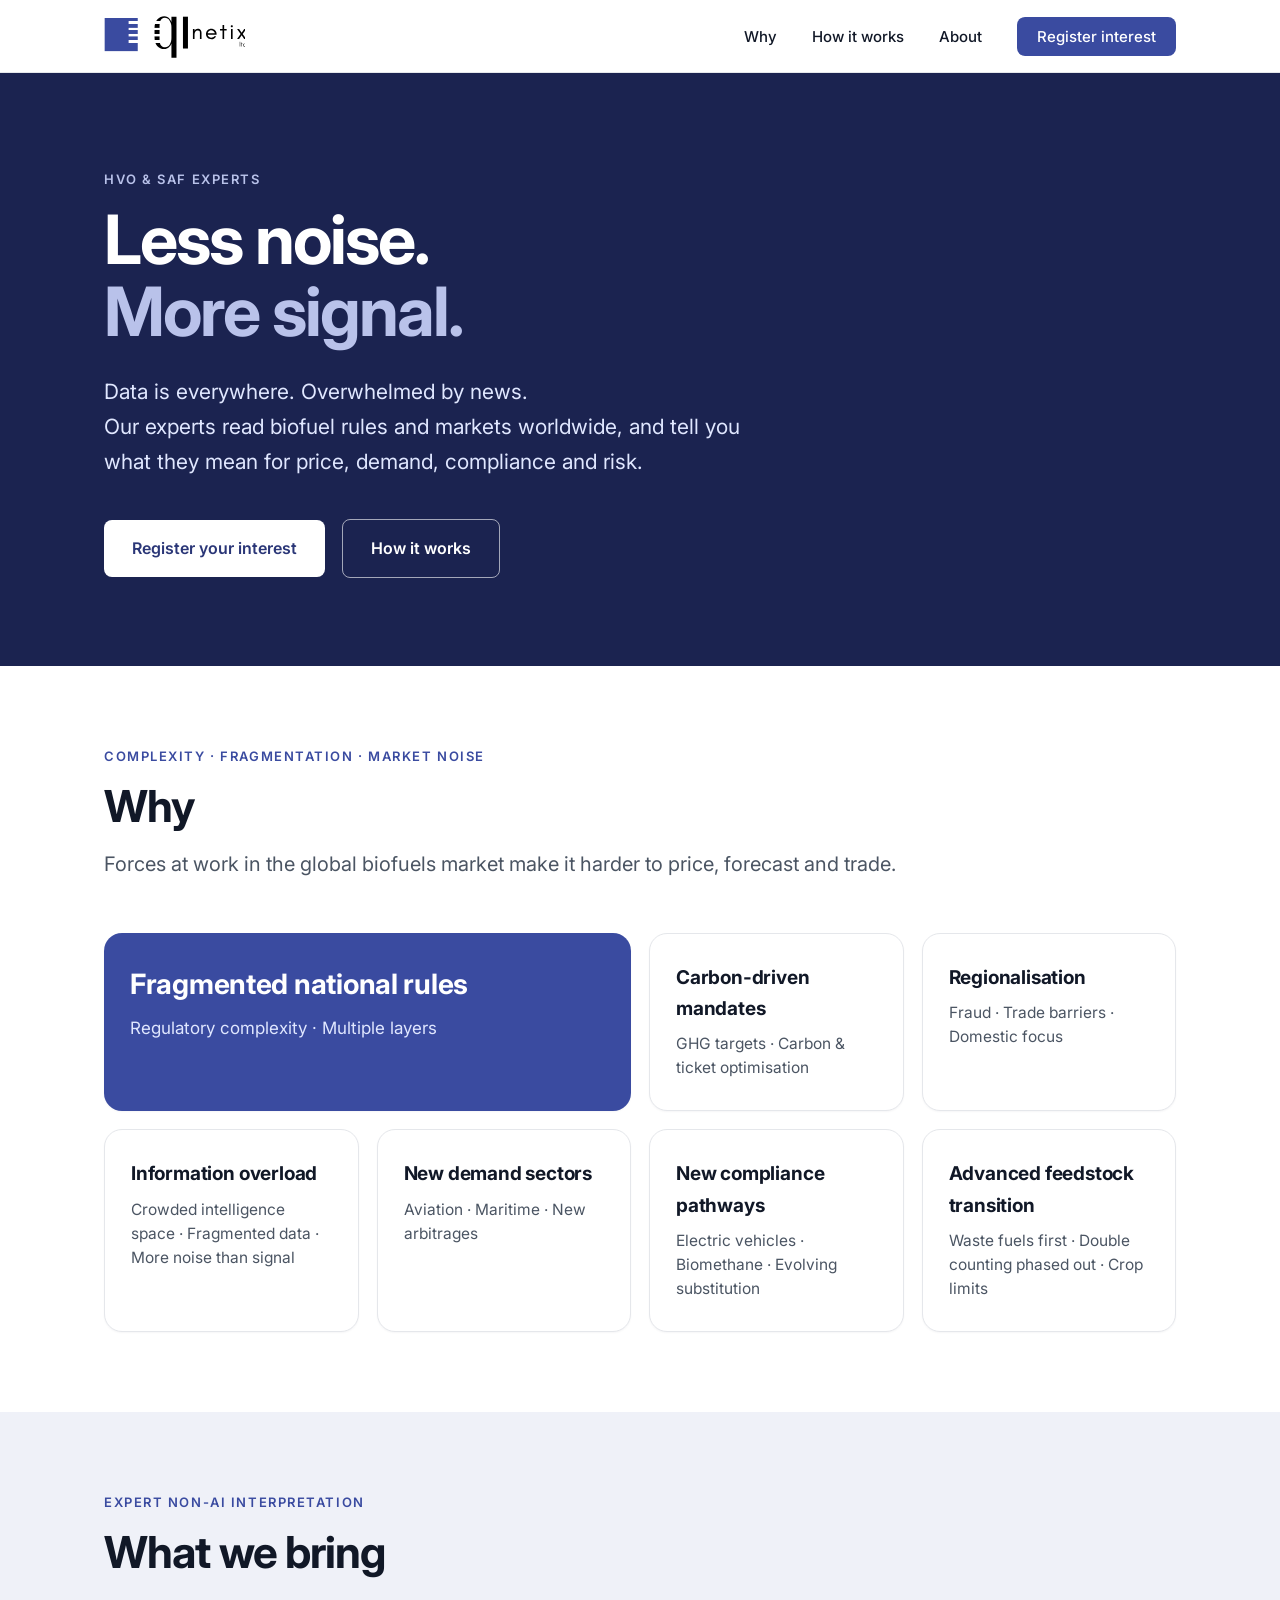
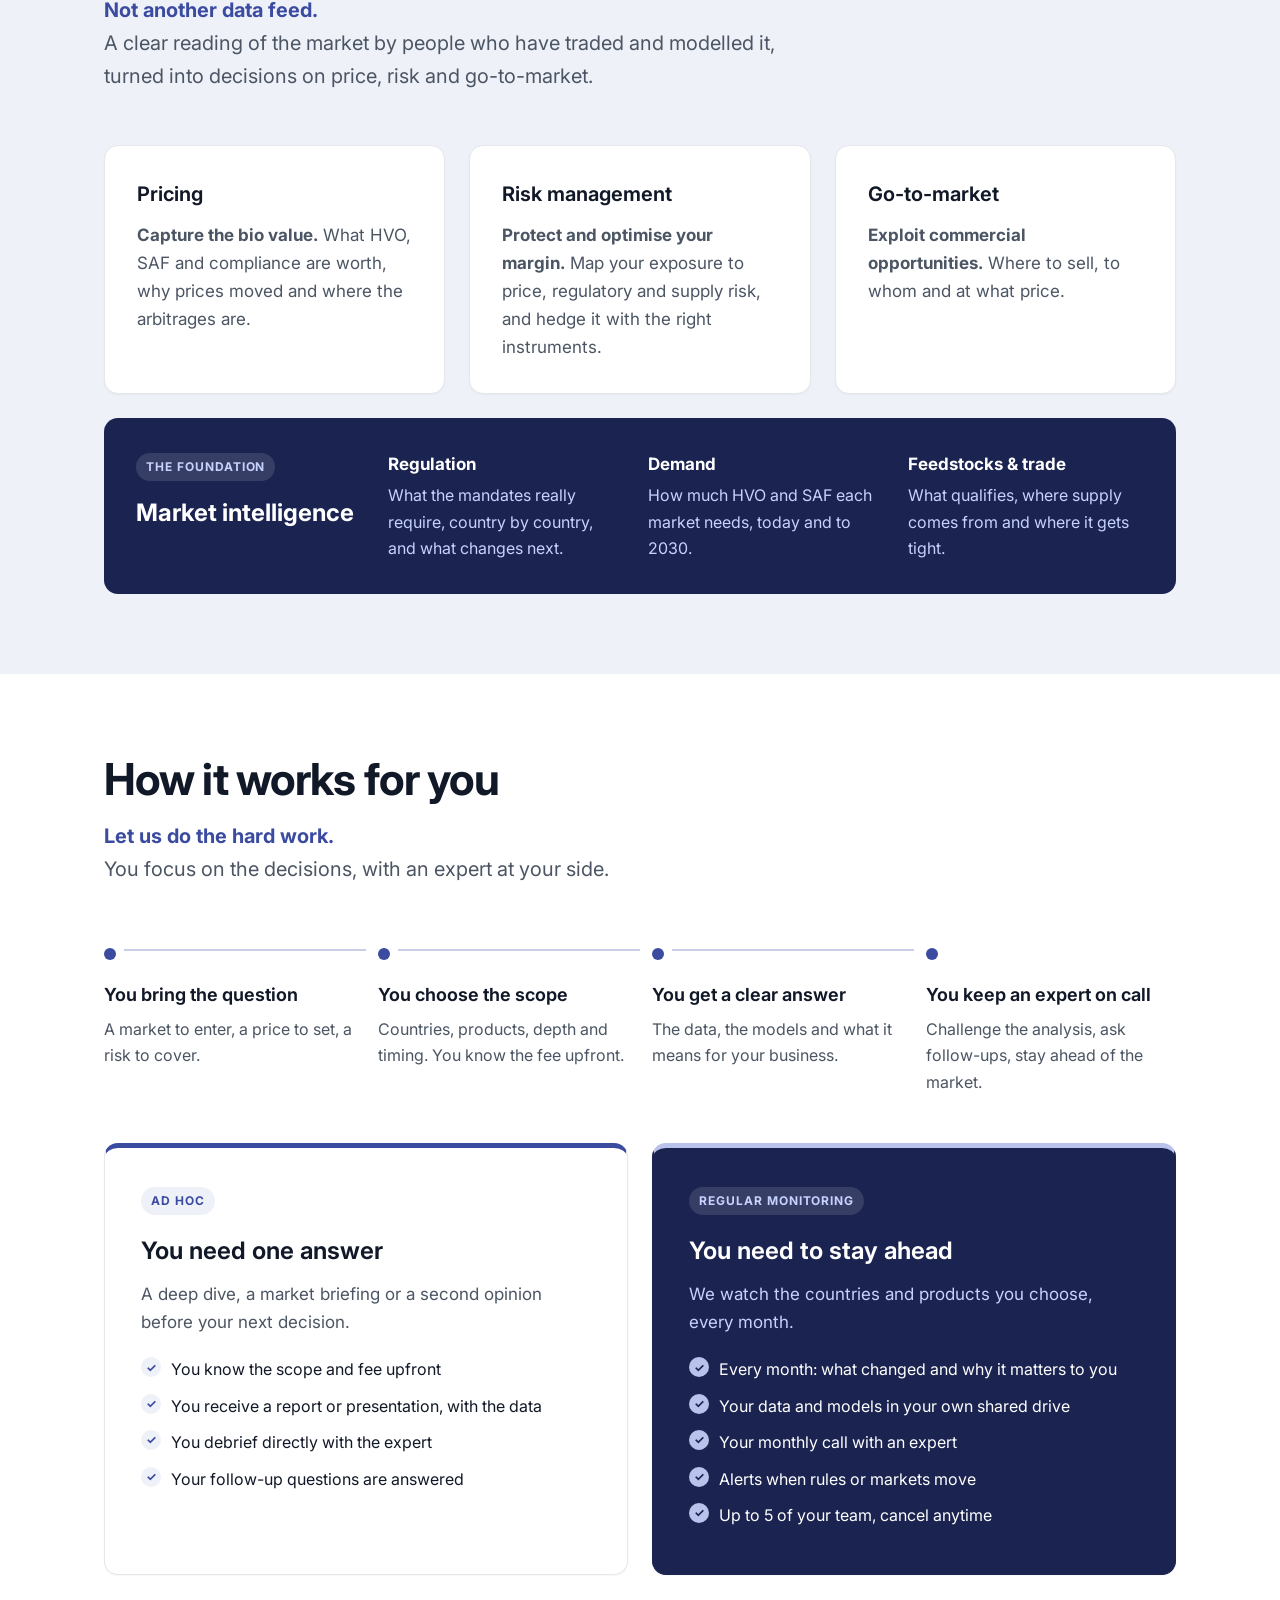
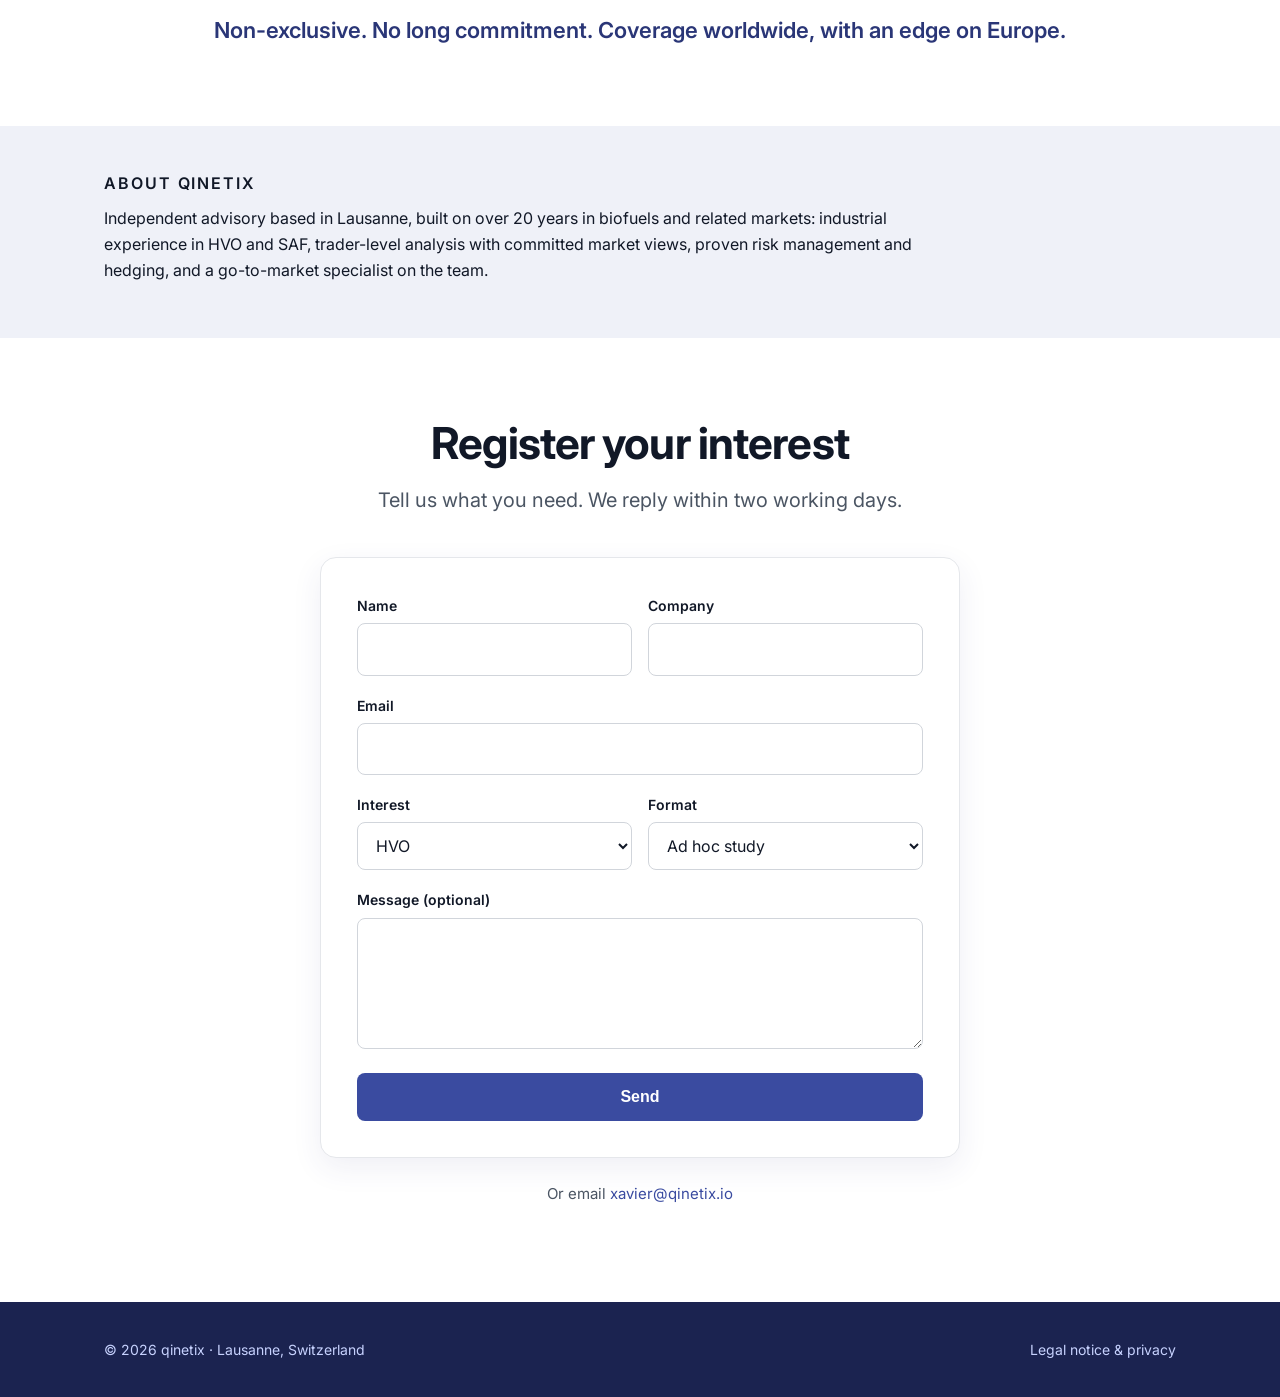
==== commit 4dd46975: "Revert "Editorial redesign: ruled grid, mono labels, square buttons, monochrome" This reverts commit" ====
--- a/index.html
+++ b/index.html
@@ -8,7 +8,7 @@
   <link rel="icon" href="favicon.svg" type="image/svg+xml">
   <link rel="preconnect" href="https://fonts.googleapis.com">
   <link rel="preconnect" href="https://fonts.gstatic.com" crossorigin>
-  <link href="https://fonts.googleapis.com/css2?family=Inter:wght@400;500;600&family=Inter+Tight:wght@500;600;700&family=IBM+Plex+Mono:wght@400;500&display=swap" rel="stylesheet">
+  <link href="https://fonts.googleapis.com/css2?family=Inter:wght@400;500;600;700&display=swap" rel="stylesheet">
   <link rel="stylesheet" href="style.css">
 </head>
 <body>
@@ -27,161 +27,173 @@
 
 <main id="top">
 
-  <section class="hero">
-    <div class="wrap">
-      <p class="label">HVO &amp; SAF experts</p>
+  <div class="hero">
+    <div class="wrap">
+      <p class="eyebrow">HVO &amp; SAF experts</p>
       <h1>Less noise.<br><span>More signal.</span></h1>
       <p class="lead">Data is everywhere. Overwhelmed by news.<br>Our experts read biofuel rules and markets worldwide, and tell you what they mean for price, demand, compliance and risk.</p>
-      <div class="actions">
-        <a href="#interest" class="btn">Register your interest</a>
-        <a href="#how" class="link">How it works</a>
-      </div>
-    </div>
-  </section>
-
-  <section id="why" class="block">
-    <div class="wrap cols">
-      <div class="side"><p class="label">Why</p><p class="sub">Complexity &middot; Fragmentation &middot; Market noise</p></div>
-      <div class="body">
-        <h2>Forces at work in the global biofuels market make it harder to price, forecast and trade.</h2>
-        <dl class="ruled">
-          <div><dt>Fragmented national rules</dt><dd>Regulatory complexity &middot; Multiple layers</dd></div>
-          <div><dt>Carbon-driven mandates</dt><dd>GHG targets &middot; Carbon &amp; ticket optimisation</dd></div>
-          <div><dt>Regionalisation</dt><dd>Fraud &middot; Trade barriers &middot; Domestic focus</dd></div>
-          <div><dt>Information overload</dt><dd>Crowded intelligence space &middot; Fragmented data &middot; More noise than signal</dd></div>
-          <div><dt>New demand sectors</dt><dd>Aviation &middot; Maritime &middot; New arbitrages</dd></div>
-          <div><dt>New compliance pathways</dt><dd>Electric vehicles &middot; Biomethane &middot; Evolving substitution</dd></div>
-          <div><dt>Advanced feedstock transition</dt><dd>Waste fuels first &middot; Double counting phased out &middot; Crop limits</dd></div>
-        </dl>
-      </div>
-    </div>
-  </section>
-
-  <section id="bring" class="block tint">
-    <div class="wrap cols">
-      <div class="side"><p class="label">What we bring</p><p class="sub">Expert non-AI interpretation</p></div>
-      <div class="body">
-        <h2>Not another data feed.</h2>
-        <p class="lead-dark">A clear reading of the market by people who have traded and modelled it, turned into decisions on price, risk and go-to-market.</p>
-        <div class="trio">
-          <div>
-            <h3>Pricing</h3>
-            <p class="tagline">Capture the bio value.</p>
-            <p>What HVO, SAF and compliance are worth, why prices moved and where the arbitrages are.</p>
-          </div>
-          <div>
-            <h3>Risk management</h3>
-            <p class="tagline">Protect and optimise your margin.</p>
-            <p>Map your exposure to price, regulatory and supply risk, and hedge it with the right instruments.</p>
-          </div>
-          <div>
-            <h3>Go-to-market</h3>
-            <p class="tagline">Exploit commercial opportunities.</p>
-            <p>Where to sell, to whom and at what price.</p>
-          </div>
-        </div>
-        <div class="foundation">
-          <p class="label">Built on market intelligence</p>
-          <dl class="ruled compact">
-            <div><dt>Regulation</dt><dd>What the mandates really require, country by country, and what changes next.</dd></div>
-            <div><dt>Demand</dt><dd>How much HVO and SAF each market needs, today and to 2030.</dd></div>
-            <div><dt>Feedstocks &amp; trade</dt><dd>What qualifies, where supply comes from and where it gets tight.</dd></div>
-          </dl>
-        </div>
-      </div>
-    </div>
-  </section>
-
-  <section id="how" class="block">
-    <div class="wrap cols">
-      <div class="side"><p class="label">How it works</p><p class="sub">For you</p></div>
-      <div class="body">
-        <h2>Let us do the hard work.</h2>
-        <p class="lead-dark">You focus on the decisions, with an expert at your side.</p>
-        <ol class="steps">
-          <li><h3>You bring the question</h3><p>A market to enter, a price to set, a risk to cover.</p></li>
-          <li><h3>You choose the scope</h3><p>Countries, products, depth and timing. You know the fee upfront.</p></li>
-          <li><h3>You get a clear answer</h3><p>The data, the models and what it means for your business.</p></li>
-          <li><h3>You keep an expert on call</h3><p>Challenge the analysis, ask follow-ups, stay ahead of the market.</p></li>
-        </ol>
-        <div class="offers">
-          <div>
-            <p class="label">Ad hoc</p>
-            <h3>You need one answer</h3>
-            <p>A deep dive, a market briefing or a second opinion before your next decision.</p>
-            <ul>
-              <li>You know the scope and fee upfront</li>
-              <li>You receive a report or presentation, with the data</li>
-              <li>You debrief directly with the expert</li>
-              <li>Your follow-up questions are answered</li>
-            </ul>
-          </div>
-          <div>
-            <p class="label">Regular monitoring</p>
-            <h3>You need to stay ahead</h3>
-            <p>We watch the countries and products you choose, every month.</p>
-            <ul>
-              <li>Every month: what changed and why it matters to you</li>
-              <li>Your data and models in your own shared drive</li>
-              <li>Your monthly call with an expert</li>
-              <li>Alerts when rules or markets move</li>
-              <li>Up to 5 of your team, cancel anytime</li>
-            </ul>
-          </div>
-        </div>
-        <p class="note">Non-exclusive. No long commitment. Coverage worldwide, with an edge on Europe.</p>
-      </div>
-    </div>
-  </section>
-
-  <section id="about" class="block tint">
-    <div class="wrap cols">
-      <div class="side"><p class="label">About</p></div>
-      <div class="body">
-        <p class="about-text">Independent advisory based in Lausanne, built on over 20 years in biofuels and related markets: industrial experience in HVO and SAF, trader-level analysis with committed market views, proven risk management and hedging, and a go-to-market specialist on the team.</p>
-      </div>
-    </div>
-  </section>
-
-  <section id="interest" class="block">
-    <div class="wrap cols">
-      <div class="side"><p class="label">Contact</p></div>
-      <div class="body">
-        <h2>Register your interest</h2>
-        <p class="lead-dark">Tell us what you need. We reply within two working days.</p>
-        <form method="POST" action="https://formsubmit.co/xavier@qinetix.io" class="form">
-          <input type="hidden" name="_subject" value="New interest from qinetix.io">
-          <input type="hidden" name="_next" value="https://qinetix.io/thanks.html">
-          <input type="hidden" name="_captcha" value="false">
-          <input type="hidden" name="_template" value="table">
-          <p class="hp"><label>Leave empty <input name="_honey"></label></p>
-          <div class="row">
-            <label>Name<input name="name" required autocomplete="name"></label>
-            <label>Company<input name="company" autocomplete="organization"></label>
-          </div>
-          <label>Email<input type="email" name="email" required autocomplete="email"></label>
-          <div class="row">
-            <label>Interest
-              <select name="topic">
-                <option>HVO</option>
-                <option>SAF</option>
-                <option>HVO and SAF</option>
-                <option>Other biofuels</option>
-              </select>
-            </label>
-            <label>Format
-              <select name="format">
-                <option>Ad hoc study</option>
-                <option>Regular monitoring</option>
-                <option>Not sure yet</option>
-              </select>
-            </label>
-          </div>
-          <label>Message (optional)<textarea name="message" rows="4"></textarea></label>
-          <button type="submit" class="btn">Send</button>
-        </form>
-        <p class="small">Or email <a href="mailto:xavier@qinetix.io">xavier@qinetix.io</a></p>
-      </div>
+      <a href="#interest" class="btn">Register your interest</a>
+      <a href="#how" class="btn ghost">How it works</a>
+    </div>
+  </div>
+
+  <section id="why">
+    <div class="wrap">
+      <p class="eyebrow">Complexity &middot; Fragmentation &middot; Market noise</p>
+      <h2>Why</h2>
+      <p class="intro one-line">Forces at work in the global biofuels market make it harder to price, forecast and trade.</p>
+      <div class="drivers">
+        <div class="driver hero-tile">
+          <h3>Fragmented national rules</h3>
+          <p>Regulatory complexity &middot; Multiple layers</p>
+        </div>
+        <div class="driver">
+          <h3>Carbon-driven mandates</h3>
+          <p>GHG targets &middot; Carbon &amp; ticket optimisation</p>
+        </div>
+        <div class="driver">
+          <h3>Regionalisation</h3>
+          <p>Fraud &middot; Trade barriers &middot; Domestic focus</p>
+        </div>
+        <div class="driver">
+          <h3>Information overload</h3>
+          <p>Crowded intelligence space &middot; Fragmented data &middot; More noise than signal</p>
+        </div>
+        <div class="driver">
+          <h3>New demand sectors</h3>
+          <p>Aviation &middot; Maritime &middot; New arbitrages</p>
+        </div>
+        <div class="driver">
+          <h3>New compliance pathways</h3>
+          <p>Electric vehicles &middot; Biomethane &middot; Evolving substitution</p>
+        </div>
+        <div class="driver">
+          <h3>Advanced feedstock transition</h3>
+          <p>Waste fuels first &middot; Double counting phased out &middot; Crop limits</p>
+        </div>
+      </div>
+    </div>
+  </section>
+
+  <section class="alt">
+    <div class="wrap">
+      <p class="eyebrow">Expert non-AI interpretation</p>
+      <h2>What we bring</h2>
+      <p class="intro wide"><strong class="punch">Not another data feed.</strong><br>A clear reading of the market by people who have traded and modelled it,<br class="desk">turned into decisions on price, risk and go-to-market.</p>
+
+      <div class="grid three">
+        <div class="card">
+          <h3>Pricing</h3>
+          <p><strong>Capture the bio value.</strong> What HVO, SAF and compliance are worth, why prices moved and where the arbitrages are.</p>
+        </div>
+        <div class="card">
+          <h3>Risk management</h3>
+          <p><strong>Protect and optimise your margin.</strong> Map your exposure to price, regulatory and supply risk, and hedge it with the right instruments.</p>
+        </div>
+        <div class="card">
+          <h3>Go-to-market</h3>
+          <p><strong>Exploit commercial opportunities.</strong> Where to sell, to whom and at what price.</p>
+        </div>
+      </div>
+
+      <div class="foundation">
+        <div class="f-head">
+          <span class="tag">The foundation</span>
+          <h3>Market intelligence</h3>
+        </div>
+        <ul>
+          <li><strong>Regulation</strong> What the mandates really require, country by country, and what changes next.</li>
+          <li><strong>Demand</strong> How much HVO and SAF each market needs, today and to 2030.</li>
+          <li><strong>Feedstocks &amp; trade</strong> What qualifies, where supply comes from and where it gets tight.</li>
+        </ul>
+      </div>
+    </div>
+  </section>
+
+  <section id="how">
+    <div class="wrap">
+      <h2>How it works for you</h2>
+      <p class="intro wide"><strong class="punch">Let us do the hard work.</strong><br>You focus on the decisions, with an expert at your side.</p>
+
+      <ol class="steps">
+        <li><span></span><h3>You bring the question</h3><p>A market to enter, a price to set, a risk to cover.</p></li>
+        <li><span></span><h3>You choose the scope</h3><p>Countries, products, depth and timing. You know the fee upfront.</p></li>
+        <li><span></span><h3>You get a clear answer</h3><p>The data, the models and what it means for your business.</p></li>
+        <li><span></span><h3>You keep an expert on call</h3><p>Challenge the analysis, ask follow-ups, stay ahead of the market.</p></li>
+      </ol>
+
+      <div class="grid two">
+        <div class="card option">
+          <span class="tag">Ad hoc</span>
+          <h3>You need one answer</h3>
+          <p>A deep dive, a market briefing or a second opinion before your next decision.</p>
+          <ul class="checks">
+            <li>You know the scope and fee upfront</li>
+            <li>You receive a report or presentation, with the data</li>
+            <li>You debrief directly with the expert</li>
+            <li>Your follow-up questions are answered</li>
+          </ul>
+        </div>
+        <div class="card option featured">
+          <span class="tag">Regular monitoring</span>
+          <h3>You need to stay ahead</h3>
+          <p>We watch the countries and products you choose, every month.</p>
+          <ul class="checks">
+            <li>Every month: what changed and why it matters to you</li>
+            <li>Your data and models in your own shared drive</li>
+            <li>Your monthly call with an expert</li>
+            <li>Alerts when rules or markets move</li>
+            <li>Up to 5 of your team, cancel anytime</li>
+          </ul>
+        </div>
+      </div>
+      <p class="note">Non-exclusive. No long commitment. Coverage worldwide, with an edge on Europe.</p>
+    </div>
+  </section>
+
+  <section id="about" class="about-band">
+    <div class="wrap about-compact">
+      <p class="eyebrow">About qinetix</p>
+      <p>Independent advisory based in Lausanne, built on over 20 years in biofuels and related markets: industrial experience in HVO and SAF, trader-level analysis with committed market views, proven risk management and hedging, and a go-to-market specialist on the team.</p>
+    </div>
+  </section>
+
+  <section id="interest" class="contact">
+    <div class="wrap">
+      <h2>Register your interest</h2>
+      <p class="intro">Tell us what you need. We reply within two working days.</p>
+      <form method="POST" action="https://formsubmit.co/xavier@qinetix.io" class="form">
+        <input type="hidden" name="_subject" value="New interest from qinetix.io">
+        <input type="hidden" name="_next" value="https://qinetix.io/thanks.html">
+        <input type="hidden" name="_captcha" value="false">
+        <input type="hidden" name="_template" value="table">
+        <p class="hp"><label>Leave empty <input name="_honey"></label></p>
+        <div class="row">
+          <label>Name<input name="name" required autocomplete="name"></label>
+          <label>Company<input name="company" autocomplete="organization"></label>
+        </div>
+        <label>Email<input type="email" name="email" required autocomplete="email"></label>
+        <div class="row">
+          <label>Interest
+            <select name="topic">
+              <option>HVO</option>
+              <option>SAF</option>
+              <option>HVO and SAF</option>
+              <option>Other biofuels</option>
+            </select>
+          </label>
+          <label>Format
+            <select name="format">
+              <option>Ad hoc study</option>
+              <option>Regular monitoring</option>
+              <option>Not sure yet</option>
+            </select>
+          </label>
+        </div>
+        <label>Message (optional)<textarea name="message" rows="4"></textarea></label>
+        <button type="submit" class="btn">Send</button>
+      </form>
+      <p class="small">Or email <a href="mailto:xavier@qinetix.io">xavier@qinetix.io</a></p>
     </div>
   </section>
 
--- a/style.css
+++ b/style.css
@@ -1,14 +1,14 @@
 :root {
-  --ink: #0e1116;
-  --text: #2b2f36;
-  --muted: #6b7079;
-  --rule: #d9dce1;
-  --rule-strong: #0e1116;
-  --tint: #f4f5f7;
-  --accent: #3a4ba0;
+  --indigo: #3a4ba0;
+  --indigo-dark: #2a3677;
+  --indigo-deep: #1b2350;
+  --indigo-soft: #eff1f8;
+  --indigo-line: #c9cfe6;
+  --ink: #111827;
+  --muted: #4b5563;
+  --line: #e5e7eb;
   --bg: #ffffff;
-  --max: 1160px;
-  --side: 240px;
+  --max: 1120px;
 }
 
 * { box-sizing: border-box; }
@@ -17,135 +17,241 @@
 body {
   margin: 0;
   font-family: "Inter", system-ui, -apple-system, "Segoe UI", sans-serif;
-  font-size: 16px;
-  line-height: 1.6;
-  color: var(--text);
+  color: var(--ink);
   background: var(--bg);
+  line-height: 1.65;
+  font-size: 18px;
   -webkit-font-smoothing: antialiased;
 }
 
-a { color: var(--ink); text-decoration: underline; text-underline-offset: 3px; text-decoration-thickness: 1px; }
-a:hover { color: var(--accent); }
-
-.wrap { max-width: var(--max); margin: 0 auto; padding: 0 32px; }
-
-h1, h2, h3 { font-family: "Inter Tight", "Inter", sans-serif; color: var(--ink); font-weight: 600; letter-spacing: -0.02em; }
-
-.label {
-  font-family: "IBM Plex Mono", ui-monospace, monospace;
-  font-size: 12px; font-weight: 500; letter-spacing: 0.08em; text-transform: uppercase;
-  color: var(--ink); margin: 0 0 6px;
-}
-.sub { font-size: 13px; color: var(--muted); margin: 0; line-height: 1.5; }
+a { color: var(--indigo); text-decoration: none; }
+a:hover { text-decoration: underline; }
+
+.wrap { max-width: var(--max); margin: 0 auto; padding: 0 24px; }
 
 /* Header */
-header.site { border-bottom: 1px solid var(--rule); background: #fff; position: sticky; top: 0; z-index: 10; }
-header.site .wrap { display: flex; align-items: center; justify-content: space-between; height: 68px; }
-header.site a { text-decoration: none; }
-header.site img { height: 38px; display: block; }
-nav a { font-size: 14px; color: var(--text); margin-left: 28px; }
-nav a:hover { color: var(--ink); }
-nav a.cta { color: var(--ink); font-weight: 600; border-bottom: 1px solid var(--ink); padding-bottom: 2px; }
+header.site {
+  position: sticky; top: 0; z-index: 10;
+  background: rgba(255,255,255,0.96);
+  backdrop-filter: blur(8px);
+  border-bottom: 1px solid var(--line);
+}
+header.site .wrap { display: flex; align-items: center; justify-content: space-between; height: 72px; }
+header.site img { height: 44px; display: block; }
+nav a { color: var(--ink); font-size: 15px; font-weight: 500; margin-left: 30px; }
+nav a:hover { color: var(--indigo); text-decoration: none; }
+nav a.cta { background: var(--indigo); color: #fff; padding: 10px 20px; border-radius: 8px; }
+nav a.cta:hover { background: var(--indigo-dark); color: #fff; }
 
 /* Hero */
-.hero { padding: 104px 0 96px; border-bottom: 1px solid var(--rule); }
-.hero h1 { font-size: clamp(44px, 7vw, 88px); line-height: 0.98; letter-spacing: -0.035em; margin: 20px 0 32px; font-weight: 600; }
-.hero h1 span { color: var(--muted); }
-.hero .lead { font-size: 19px; line-height: 1.55; max-width: 620px; margin: 0 0 40px; color: var(--text); }
-.actions { display: flex; align-items: center; gap: 28px; flex-wrap: wrap; }
-
+.hero {
+  padding: 96px 0 88px;
+  background: var(--indigo-deep);
+  color: #fff;
+}
+.eyebrow {
+  font-size: 13px; font-weight: 600; letter-spacing: 0.12em; text-transform: uppercase;
+  color: var(--indigo); margin: 0 0 14px;
+}
+.hero .eyebrow { color: #b9c2ea; }
+.hero h1 {
+  font-size: clamp(40px, 6vw, 68px); line-height: 1.05; letter-spacing: -0.03em;
+  margin: 0 0 28px; font-weight: 700;
+}
+.hero h1 span { color: #b9c2ea; }
+.hero p.lead { font-size: 21px; color: #e0e7ff; max-width: 640px; margin: 0 0 40px; }
 .btn {
-  display: inline-block; background: var(--ink); color: #fff; text-decoration: none;
-  font-size: 14px; font-weight: 500; letter-spacing: 0.01em; padding: 14px 24px; border: 1px solid var(--ink); border-radius: 0;
-}
-.btn:hover { background: #fff; color: var(--ink); }
-.link { font-size: 14px; font-weight: 500; }
-
-/* Section blocks with side label column */
-.block { padding: 72px 0; border-bottom: 1px solid var(--rule); }
-.block.tint { background: var(--tint); }
-.cols { display: grid; grid-template-columns: var(--side) 1fr; gap: 48px; }
-.side { padding-top: 6px; }
-.body h2 { font-size: clamp(26px, 3vw, 36px); line-height: 1.2; margin: 0 0 14px; max-width: 760px; }
-.lead-dark { font-size: 17px; color: var(--text); max-width: 680px; margin: 0 0 36px; }
-
-/* Ruled definition list (Why, foundation) */
-.ruled { margin: 28px 0 0; border-top: 1px solid var(--rule-strong); }
-.ruled > div { display: grid; grid-template-columns: 280px 1fr; gap: 24px; padding: 14px 0; border-bottom: 1px solid var(--rule); }
-.ruled dt { font-weight: 600; color: var(--ink); }
-.ruled dd { margin: 0; color: var(--muted); }
-.ruled.compact > div { grid-template-columns: 200px 1fr; padding: 12px 0; }
-
-/* What we bring */
-.trio { display: grid; grid-template-columns: repeat(3, 1fr); gap: 0; border-top: 1px solid var(--rule-strong); }
-.trio > div { padding: 22px 24px 8px 0; }
-.trio > div + div { padding-left: 24px; border-left: 1px solid var(--rule); }
-.trio h3 { font-size: 20px; margin: 0 0 6px; }
-.trio .tagline { font-weight: 600; color: var(--accent); margin: 0 0 8px; }
-.trio p { margin: 0 0 10px; font-size: 15px; }
-.foundation { margin-top: 48px; }
-
-/* How it works */
-.steps { list-style: none; padding: 0; margin: 0 0 48px; display: grid; grid-template-columns: repeat(4, 1fr); border-top: 1px solid var(--rule-strong); }
-.steps li { padding: 18px 20px 0 0; }
-.steps li + li { padding-left: 20px; border-left: 1px solid var(--rule); }
-.steps h3 { font-size: 16px; margin: 0 0 6px; }
-.steps p { margin: 0; font-size: 14.5px; color: var(--muted); }
-
-.offers { display: grid; grid-template-columns: 1fr 1fr; gap: 0; border: 1px solid var(--rule-strong); background: #fff; }
-.offers > div { padding: 28px 32px 24px; }
-.offers > div + div { border-left: 1px solid var(--rule-strong); }
-.offers h3 { font-size: 22px; margin: 6px 0 8px; }
-.offers p { margin: 0 0 14px; font-size: 15px; }
-.offers ul { list-style: none; padding: 0; margin: 0; border-top: 1px solid var(--rule); }
-.offers li { font-size: 14.5px; padding: 9px 0; border-bottom: 1px solid var(--rule); }
-.note { margin: 28px 0 0; font-size: 15px; color: var(--ink); font-weight: 500; }
+  display: inline-block; background: var(--indigo); color: #fff; font-weight: 600;
+  padding: 15px 28px; border-radius: 8px; font-size: 16px;
+}
+.btn:hover { background: var(--indigo-dark); text-decoration: none; }
+.hero .btn { background: #fff; color: var(--indigo-dark); }
+.hero .btn:hover { background: var(--indigo-soft); }
+.hero .btn.ghost { background: transparent; color: #fff; border: 1.5px solid rgba(255,255,255,0.6); margin-left: 12px; }
+.hero .btn.ghost:hover { background: rgba(255,255,255,0.1); }
+
+/* Sections */
+section { padding: 80px 0; }
+section.alt { background: var(--indigo-soft); }
+section h2 {
+  font-size: clamp(32px, 4vw, 44px); letter-spacing: -0.02em; line-height: 1.15;
+  margin: 0 0 16px; font-weight: 700;
+}
+section p.intro { color: var(--muted); max-width: 640px; margin: 0 0 52px; font-size: 20px; }
+
+section p.intro.one-line { max-width: none; }
+section p.intro.wide { max-width: none; }
+@media (max-width: 760px) { br.desk { display: none; } }
+.punch { color: var(--indigo); font-weight: 700; }
+@media (min-width: 761px) { section p.intro.one-line { white-space: nowrap; } }
+
+.grid { display: grid; gap: 24px; grid-template-columns: repeat(auto-fit, minmax(240px, 1fr)); }
+.grid.two { grid-template-columns: repeat(auto-fit, minmax(300px, 1fr)); }
+.card {
+  background: #fff; border: 1px solid var(--line); border-radius: 14px; padding: 32px;
+  box-shadow: 0 1px 2px rgba(17,24,39,0.04);
+}
+.card h3 { margin: 0 0 10px; font-size: 20px; font-weight: 650; }
+.card p { margin: 0; color: var(--muted); font-size: 17px; }
+.card .tag {
+  display: inline-block; font-size: 12px; font-weight: 700; letter-spacing: 0.08em;
+  text-transform: uppercase; color: var(--indigo); background: var(--indigo-soft);
+  padding: 4px 10px; border-radius: 999px; margin-bottom: 16px;
+}
+.card .num {
+  font-size: 15px; font-weight: 700; color: #fff; background: var(--indigo);
+  width: 36px; height: 36px; border-radius: 10px; display: grid; place-items: center; margin-bottom: 18px;
+}
+.card.option { border-top: 5px solid var(--indigo); padding: 36px; }
+.card.option h3 { font-size: 24px; }
+
+.grid.three { grid-template-columns: repeat(3, 1fr); }
+
+/* Foundation band under the three outcomes */
+.foundation {
+  margin-top: 24px; background: var(--indigo-deep); color: #fff; border-radius: 14px;
+  padding: 32px; display: grid; grid-template-columns: 220px 1fr; gap: 32px; align-items: start;
+}
+.foundation .tag {
+  display: inline-block; font-size: 12px; font-weight: 700; letter-spacing: 0.08em; text-transform: uppercase;
+  color: #c7d2fe; background: rgba(255,255,255,0.12); padding: 4px 10px; border-radius: 999px; margin-bottom: 12px;
+}
+.foundation h3 { margin: 0; font-size: 24px; font-weight: 700; }
+.foundation ul { list-style: none; margin: 0; padding: 0; display: grid; grid-template-columns: repeat(3, 1fr); gap: 24px; }
+.foundation li { color: #c7d2fe; font-size: 16px; }
+.foundation li strong { display: block; color: #fff; font-size: 17px; margin-bottom: 4px; }
+@media (max-width: 960px) {
+  .foundation { grid-template-columns: 1fr; gap: 20px; }
+  .foundation ul { grid-template-columns: 1fr; gap: 16px; }
+}
+
+/* How we work */
+.steps {
+  list-style: none; padding: 0; margin: 0 0 48px;
+  display: grid; grid-template-columns: repeat(4, 1fr); gap: 24px; counter-reset: s;
+}
+.steps li { position: relative; padding-top: 4px; }
+.steps li span {
+  display: block; width: 12px; height: 12px; border-radius: 50%;
+  background: var(--indigo); margin: 6px 0 20px;
+}
+.steps li:not(:last-child)::after {
+  content: ""; position: absolute; top: 11px; left: 20px; right: -12px;
+  height: 2px; background: var(--indigo-line);
+}
+.steps h3 { margin: 0 0 6px; font-size: 18px; font-weight: 650; }
+.steps p { margin: 0; color: var(--muted); font-size: 16px; }
+.checks { list-style: none; padding: 0; margin: 20px 0 0; }
+.checks li { position: relative; padding-left: 30px; margin-bottom: 10px; font-size: 16px; }
+.checks li::before {
+  content: "✓"; position: absolute; left: 0; top: 1px; width: 20px; height: 20px;
+  border-radius: 50%; background: var(--indigo-soft); color: var(--indigo);
+  font-size: 12px; font-weight: 700; display: grid; place-items: center;
+}
+.card.option.featured { background: var(--indigo-deep); border-color: var(--indigo-deep); border-top-color: #b9c2ea; color: #fff; }
+.card.option.featured p { color: #c7d2fe; }
+.card.option.featured .tag { background: rgba(255,255,255,0.12); color: #c7d2fe; }
+.card.option.featured .checks li::before { background: #b9c2ea; color: var(--indigo-deep); }
+.note { margin: 40px 0 0; color: var(--indigo-dark); font-size: 22px; font-weight: 600; text-align: center; line-height: 1.4; }
+@media (max-width: 760px) { .note { font-size: 18px; } }
+
+/* Why */
+.drivers {
+  display: grid; gap: 18px;
+  grid-template-columns: repeat(4, 1fr);
+}
+.driver {
+  position: relative; overflow: hidden;
+  background: #fff; border-radius: 18px; padding: 28px 26px 30px;
+  border: 1px solid var(--line);
+  box-shadow: 0 1px 2px rgba(17,24,39,0.04);
+  transition: transform .25s ease, box-shadow .25s ease, border-color .25s ease;
+}
+.driver:hover {
+  transform: translateY(-3px);
+  box-shadow: 0 18px 40px rgba(67,56,202,0.18);
+  border-color: var(--indigo-line);
+}
+.driver h3 { margin: 0 0 8px; font-size: 19px; font-weight: 700; letter-spacing: -0.01em; }
+.driver p { margin: 0; color: var(--muted); font-size: 15.5px; line-height: 1.55; }
+
+.driver.hero-tile {
+  grid-column: span 2;
+  border: 0; color: #fff;
+  background: var(--indigo);
+}
+.driver.hero-tile h3 { font-size: 28px; }
+.driver.hero-tile p { color: #e0e7ff; font-size: 17px; }
 
 /* About */
-.about-text { font-size: 17px; color: var(--ink); max-width: 760px; margin: 0; }
-
-/* Form */
-.form { max-width: 680px; margin-top: 8px; }
-.form .row { display: grid; grid-template-columns: 1fr 1fr; gap: 24px; }
-.form label { display: block; font-family: "IBM Plex Mono", monospace; font-size: 11.5px; letter-spacing: 0.06em; text-transform: uppercase; color: var(--muted); margin-bottom: 22px; }
+.about { display: grid; grid-template-columns: 1fr 1.4fr; gap: 64px; align-items: start; }
+.about .facts { padding-left: 0; }
+.about .facts div { margin-bottom: 18px; }
+.about .facts .k { font-size: 13px; text-transform: uppercase; letter-spacing: 0.08em; color: var(--muted); }
+.about .facts .v { font-weight: 600; }
+.about p { margin: 0 0 18px; }
+
+/* Compact About band */
+section.about-band { padding: 44px 0; background: var(--indigo-soft); }
+.about-compact p { max-width: 820px; }
+.about-compact .eyebrow { margin-bottom: 8px; }
+.about-compact p { margin: 0 0 10px; font-size: 16px; color: var(--ink); }
+.about-compact .about-meta { font-size: 15px; color: var(--muted); margin: 0; }
+
+/* Interest */
+.contact { text-align: center; }
+.contact p.intro { margin: 0 auto 40px; }
+.form {
+  max-width: 640px; margin: 0 auto; text-align: left;
+  background: #fff; border: 1px solid var(--line); border-radius: 16px; padding: 36px;
+  box-shadow: 0 10px 30px rgba(49,46,129,0.08);
+}
+.form .row { display: grid; grid-template-columns: 1fr 1fr; gap: 16px; }
+.form label { display: block; font-size: 14px; font-weight: 600; margin-bottom: 18px; }
 .form input, .form select, .form textarea {
-  display: block; width: 100%; margin-top: 6px; padding: 10px 0;
-  font-family: "Inter", sans-serif; font-size: 16px; text-transform: none; letter-spacing: 0; color: var(--ink);
-  border: 0; border-bottom: 1px solid var(--ink); border-radius: 0; background: transparent;
-}
-.form textarea { border: 1px solid var(--ink); padding: 10px; }
-.form input:focus, .form select:focus, .form textarea:focus { outline: none; border-color: var(--accent); }
-.form button { cursor: pointer; margin-top: 4px; }
+  display: block; width: 100%; margin-top: 6px; padding: 12px 14px;
+  font: inherit; font-weight: 400; font-size: 16px; color: var(--ink);
+  border: 1px solid #d1d5db; border-radius: 8px; background: #fff;
+}
+.form input:focus, .form select:focus, .form textarea:focus { outline: 2px solid var(--indigo); border-color: var(--indigo); }
+.form button { border: 0; cursor: pointer; width: 100%; margin-top: 6px; }
 .form .hp { display: none; }
-.small { font-size: 14px; color: var(--muted); margin-top: 20px; }
+.small { font-size: 15px; color: var(--muted); margin-top: 24px; }
 
 /* Footer */
-footer.site { padding: 28px 0; font-size: 13px; color: var(--muted); }
+footer.site { background: var(--indigo-deep); padding: 36px 0; font-size: 14px; color: #c7d2fe; }
 footer.site .wrap { display: flex; justify-content: space-between; flex-wrap: wrap; gap: 12px; }
-footer.site a { color: var(--muted); }
-
-/* Legal / thanks pages */
-.legal { padding: 72px 32px; max-width: 760px; }
-.legal h1 { font-size: 36px; margin: 0 0 28px; }
-.legal h2 { font-size: 18px; margin: 32px 0 8px; }
-.legal p { color: var(--text); margin: 0 0 12px; }
-
-@media (max-width: 900px) {
-  .cols { grid-template-columns: 1fr; gap: 16px; }
-  .trio, .steps { grid-template-columns: 1fr; }
-  .trio > div, .trio > div + div, .steps li, .steps li + li { padding: 18px 0; border-left: 0; border-bottom: 1px solid var(--rule); }
-  .offers { grid-template-columns: 1fr; }
-  .offers > div + div { border-left: 0; border-top: 1px solid var(--rule-strong); }
-  .ruled > div, .ruled.compact > div { grid-template-columns: 1fr; gap: 2px; }
-}
-
-@media (max-width: 640px) {
-  .wrap { padding: 0 18px; }
+footer.site a { color: #c7d2fe; }
+
+/* Legal page */
+.legal { padding: 72px 24px; max-width: 760px; }
+.legal h1 { font-size: 38px; margin: 0 0 32px; }
+.legal h2 { font-size: 20px; margin: 36px 0 8px; }
+.legal p { color: var(--muted); margin: 0 0 12px; }
+
+@media (max-width: 960px) {
+  .drivers { grid-template-columns: repeat(2, 1fr); }
+  .driver.hero-tile { grid-column: span 2; }
+  .steps { grid-template-columns: repeat(2, 1fr); }
+  .steps li::after { display: none; }
+  .grid.three { grid-template-columns: repeat(2, 1fr); }
+}
+@media (max-width: 520px) { .steps, .grid.three { grid-template-columns: 1fr; } }
+
+@media (max-width: 760px) {
+  body { font-size: 17px; }
+  .wrap { padding: 0 16px; }
   nav a:not(.cta) { display: none; }
-  header.site img { height: 32px; }
-  .hero { padding: 64px 0 56px; }
-  .hero .lead { font-size: 17px; }
-  .block { padding: 52px 0; }
+  header.site img { height: 36px; }
+  .hero { padding: 72px 0 64px; }
+  .hero p.lead { font-size: 18px; }
+  section { padding: 72px 0; }
+  section p.intro { font-size: 18px; }
+  .hero .btn.ghost { margin: 12px 0 0; }
+  .about { grid-template-columns: 1fr; gap: 32px; }
+  .form { padding: 24px; }
   .form .row { grid-template-columns: 1fr; gap: 0; }
-  .offers > div { padding: 22px 20px; }
-}
+  .grid.two { grid-template-columns: 1fr; }
+}
+
+@media (max-width: 520px) { .drivers { grid-template-columns: 1fr; } .driver.hero-tile { grid-column: auto; } }
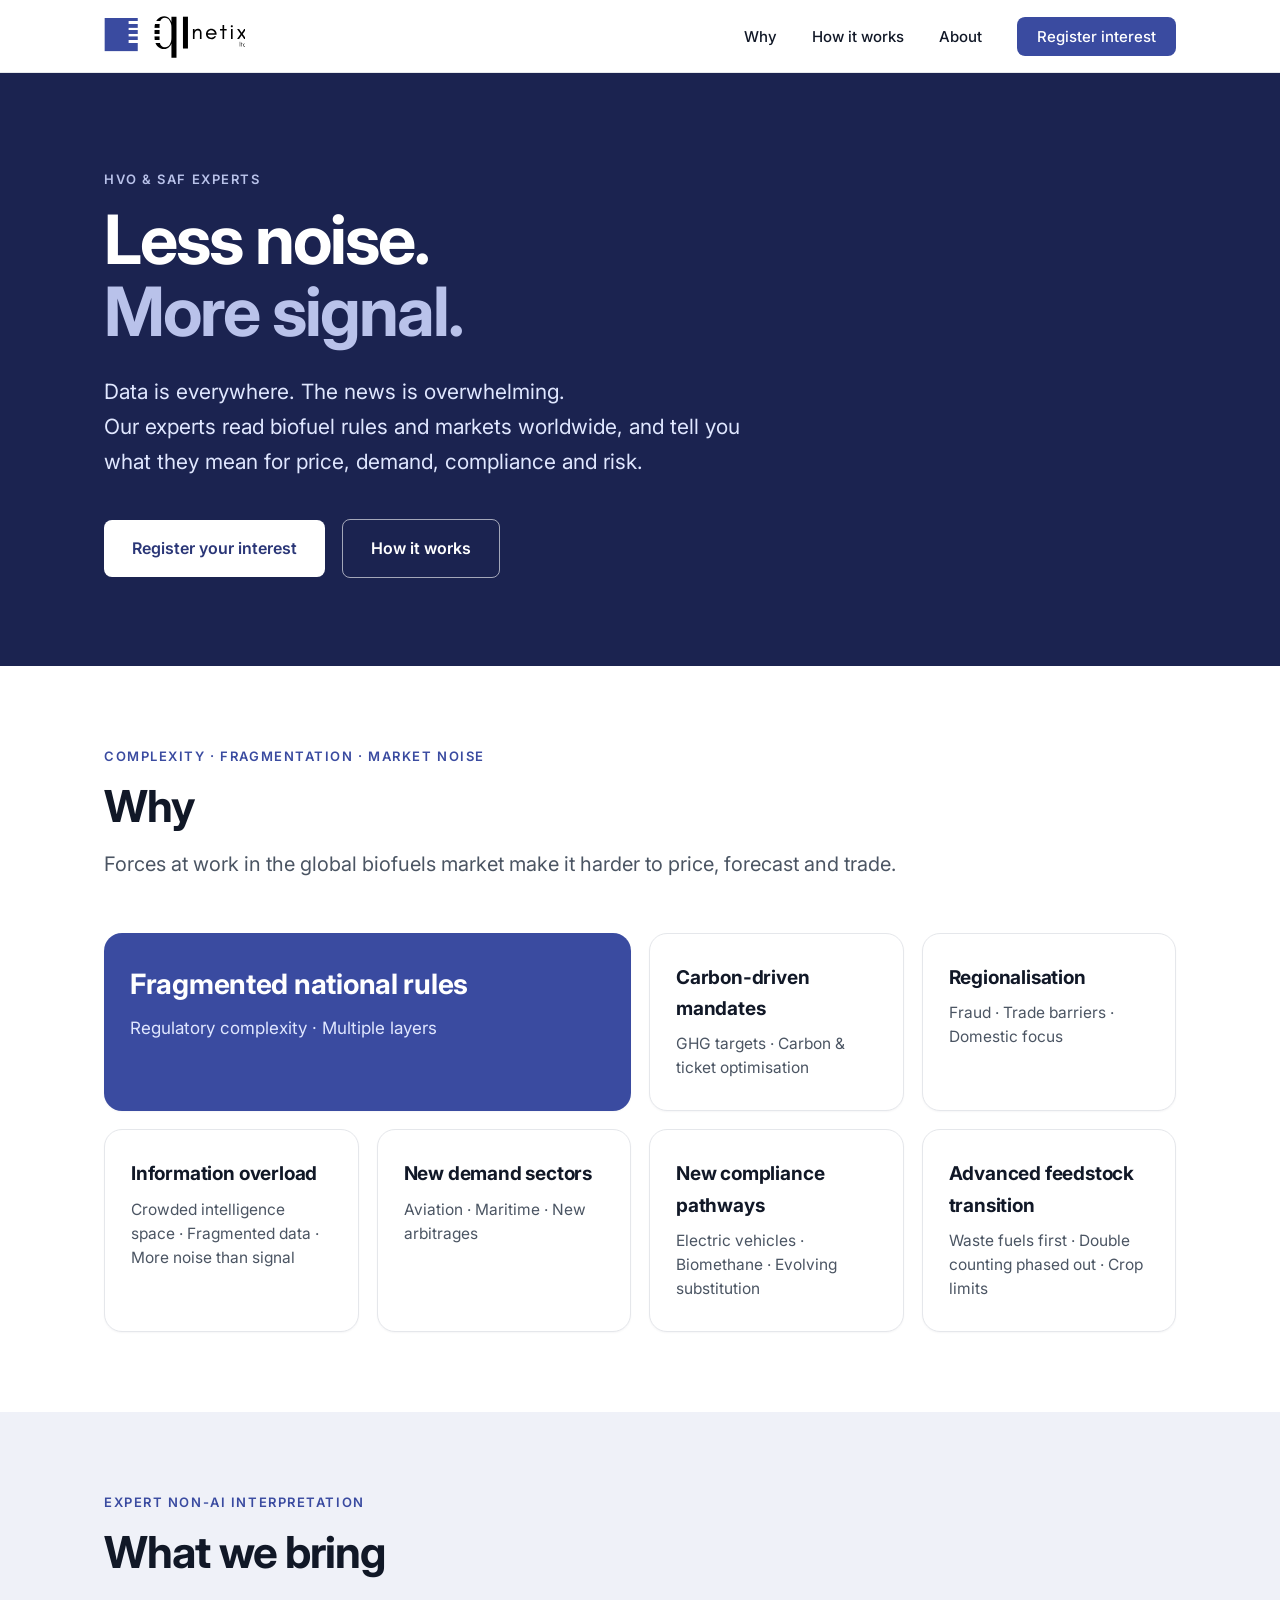
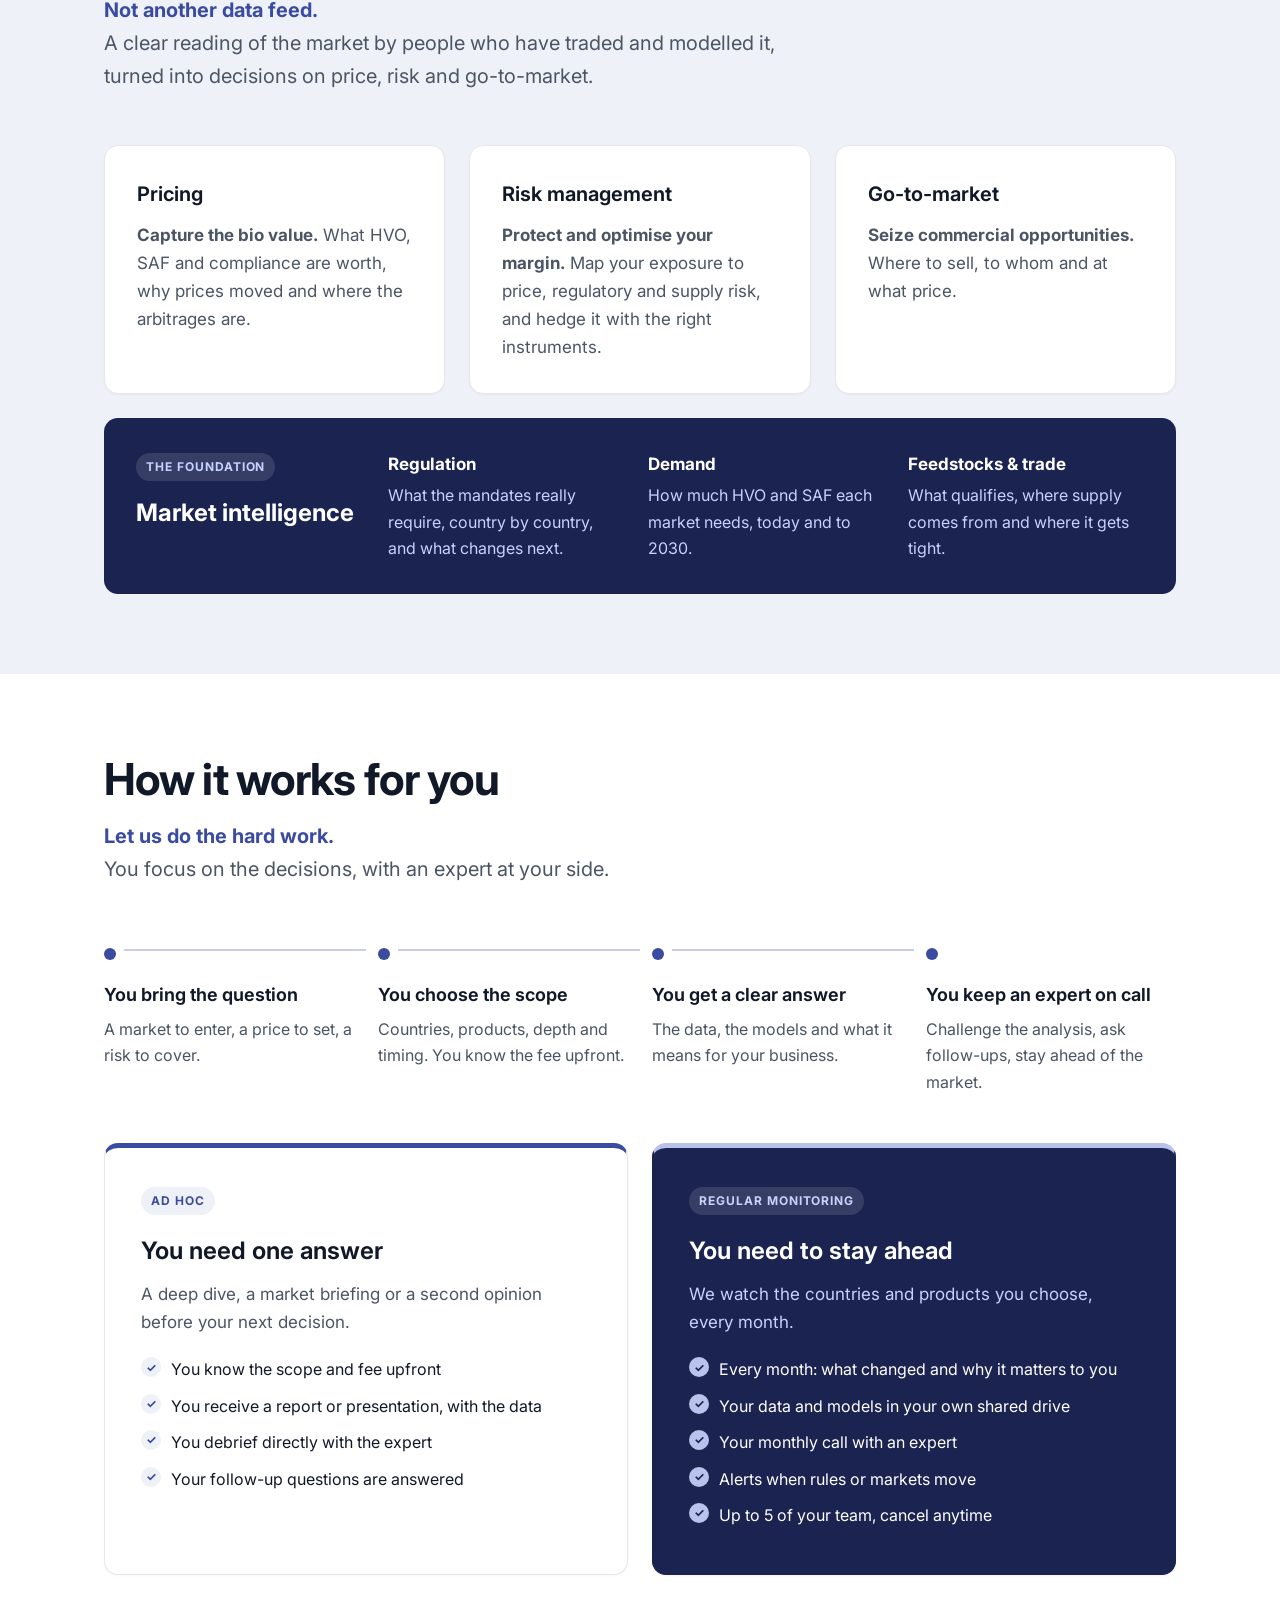
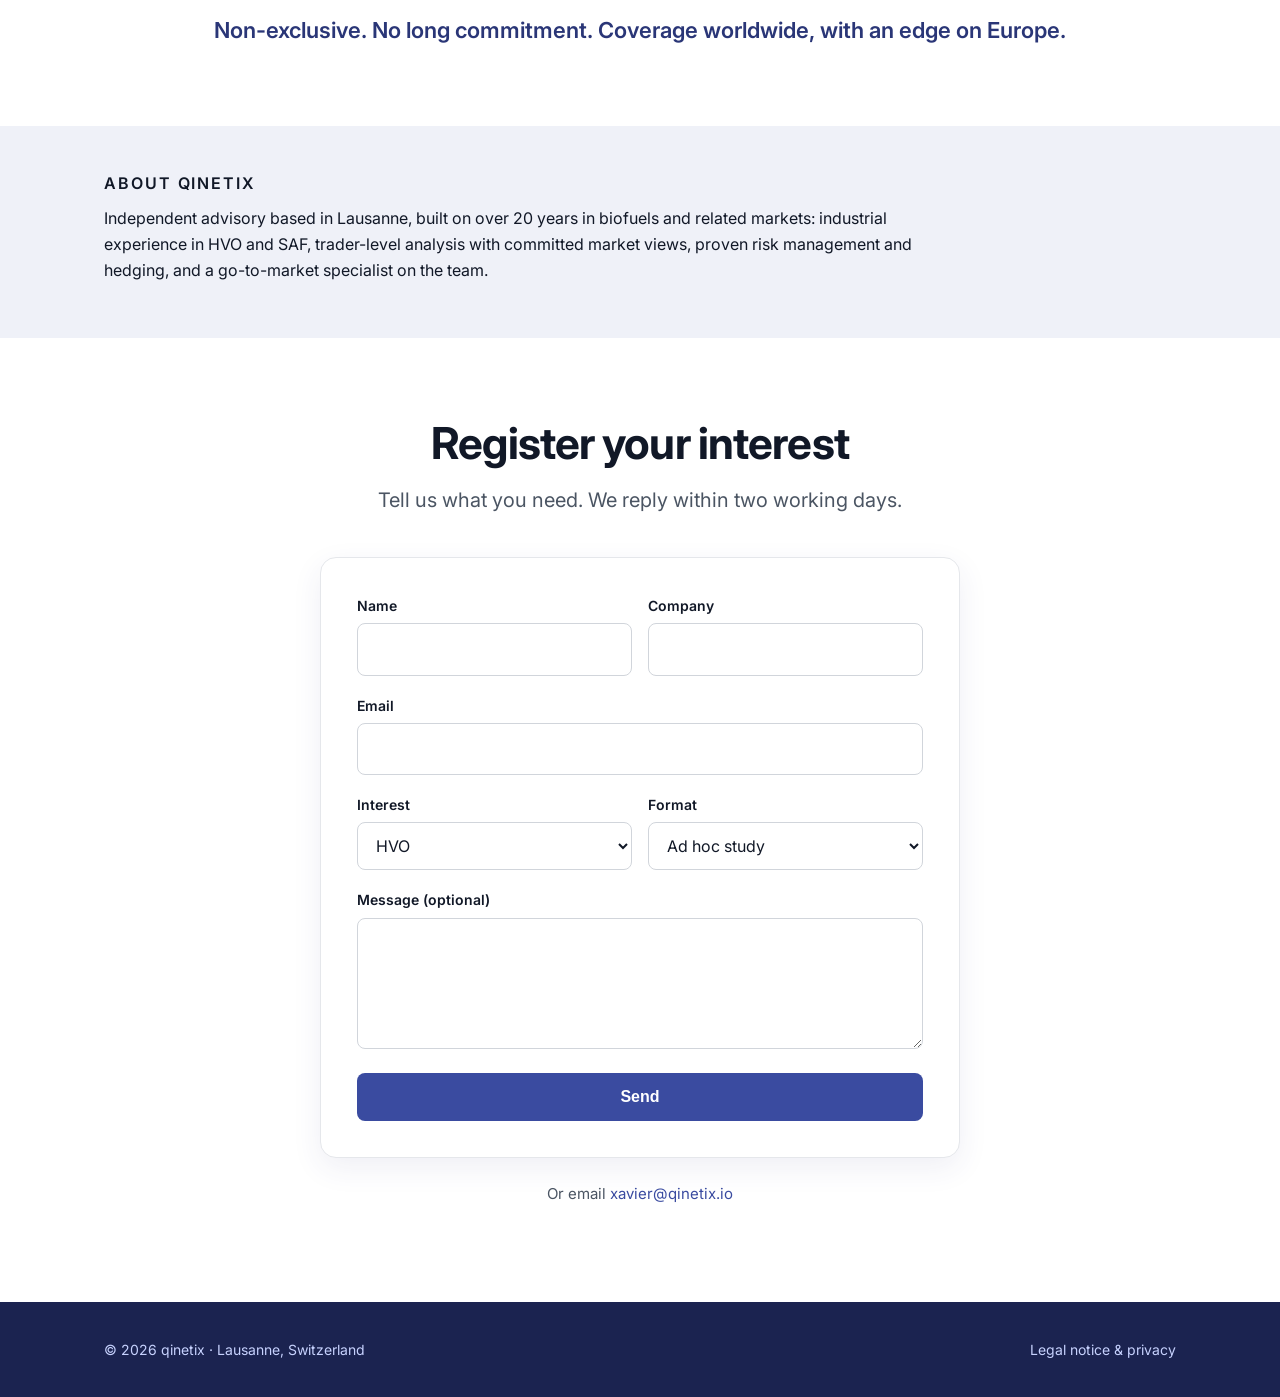
==== commit 080c6512: "Copy fixes" ====
--- a/index.html
+++ b/index.html
@@ -31,7 +31,7 @@
     <div class="wrap">
       <p class="eyebrow">HVO &amp; SAF experts</p>
       <h1>Less noise.<br><span>More signal.</span></h1>
-      <p class="lead">Data is everywhere. Overwhelmed by news.<br>Our experts read biofuel rules and markets worldwide, and tell you what they mean for price, demand, compliance and risk.</p>
+      <p class="lead">Data is everywhere. The news is overwhelming.<br>Our experts read biofuel rules and markets worldwide, and tell you what they mean for price, demand, compliance and risk.</p>
       <a href="#interest" class="btn">Register your interest</a>
       <a href="#how" class="btn ghost">How it works</a>
     </div>
@@ -92,7 +92,7 @@
         </div>
         <div class="card">
           <h3>Go-to-market</h3>
-          <p><strong>Exploit commercial opportunities.</strong> Where to sell, to whom and at what price.</p>
+          <p><strong>Seize commercial opportunities.</strong> Where to sell, to whom and at what price.</p>
         </div>
       </div>
 
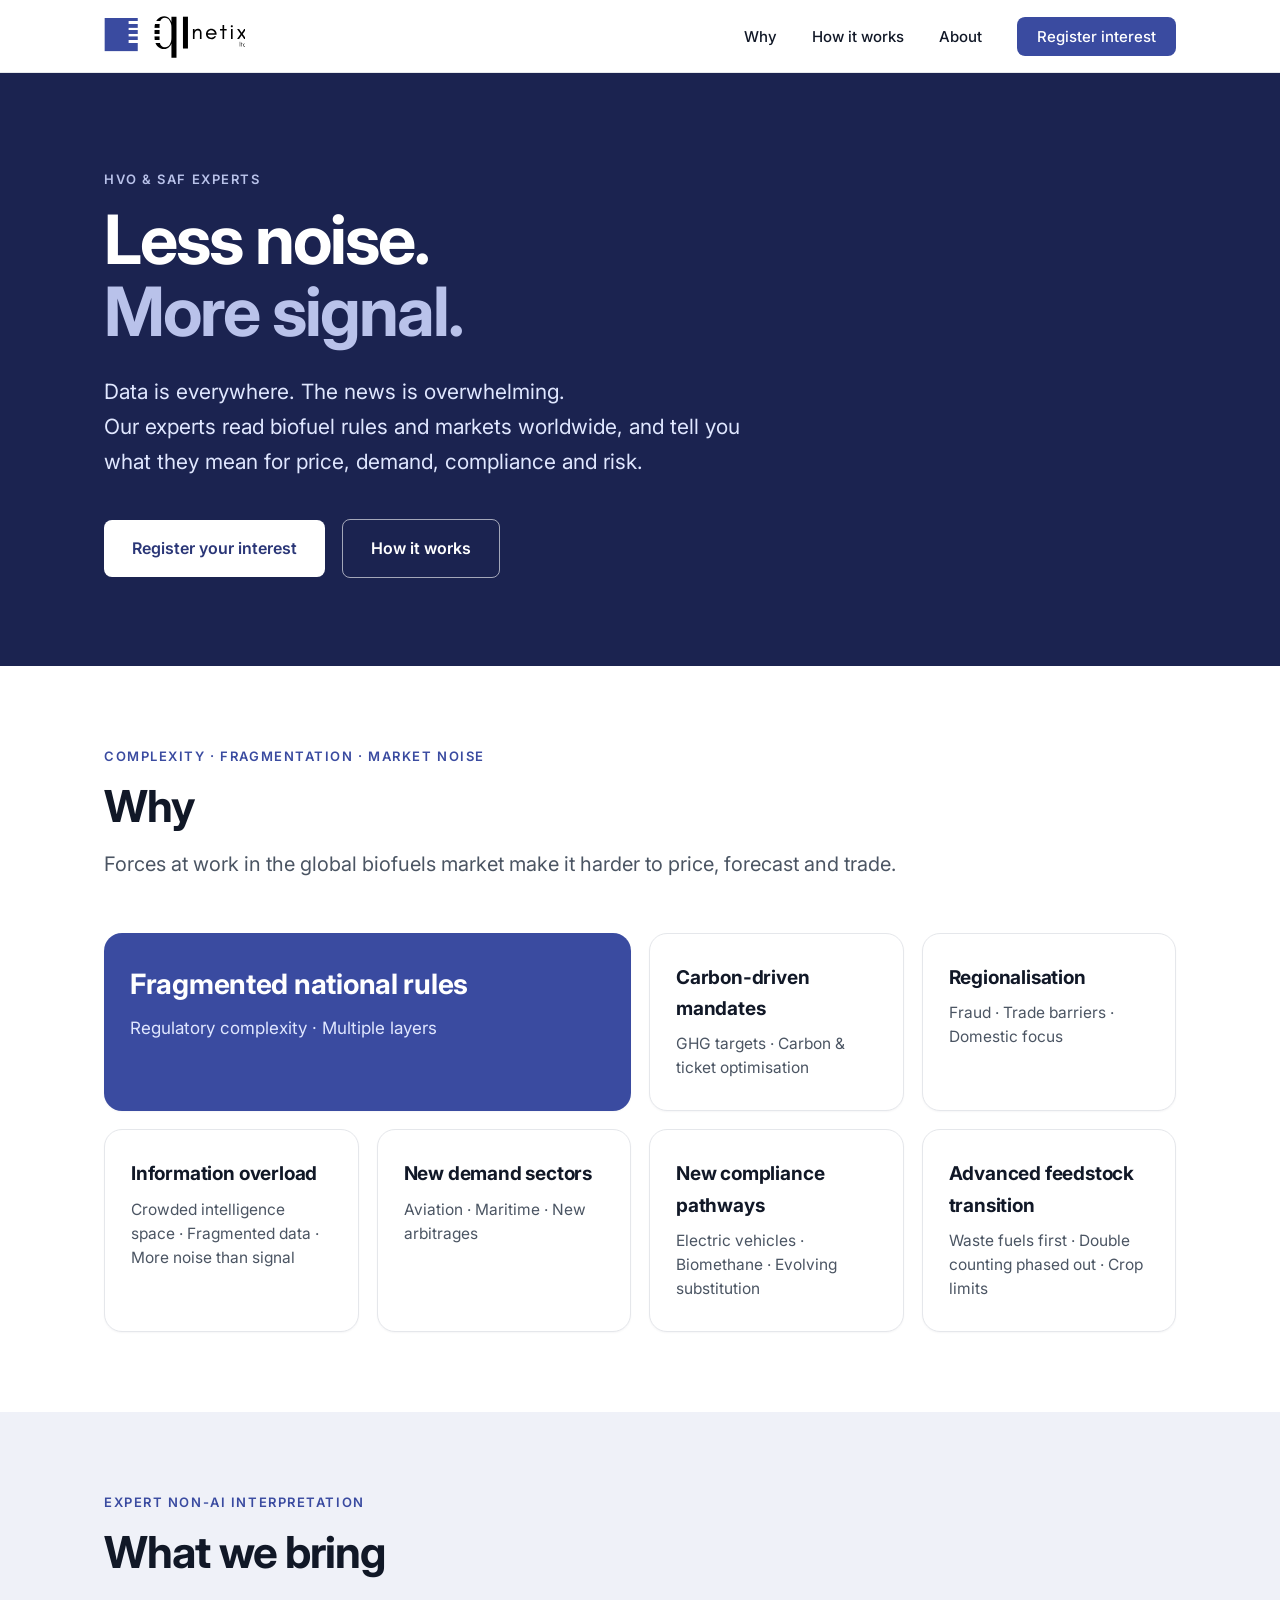
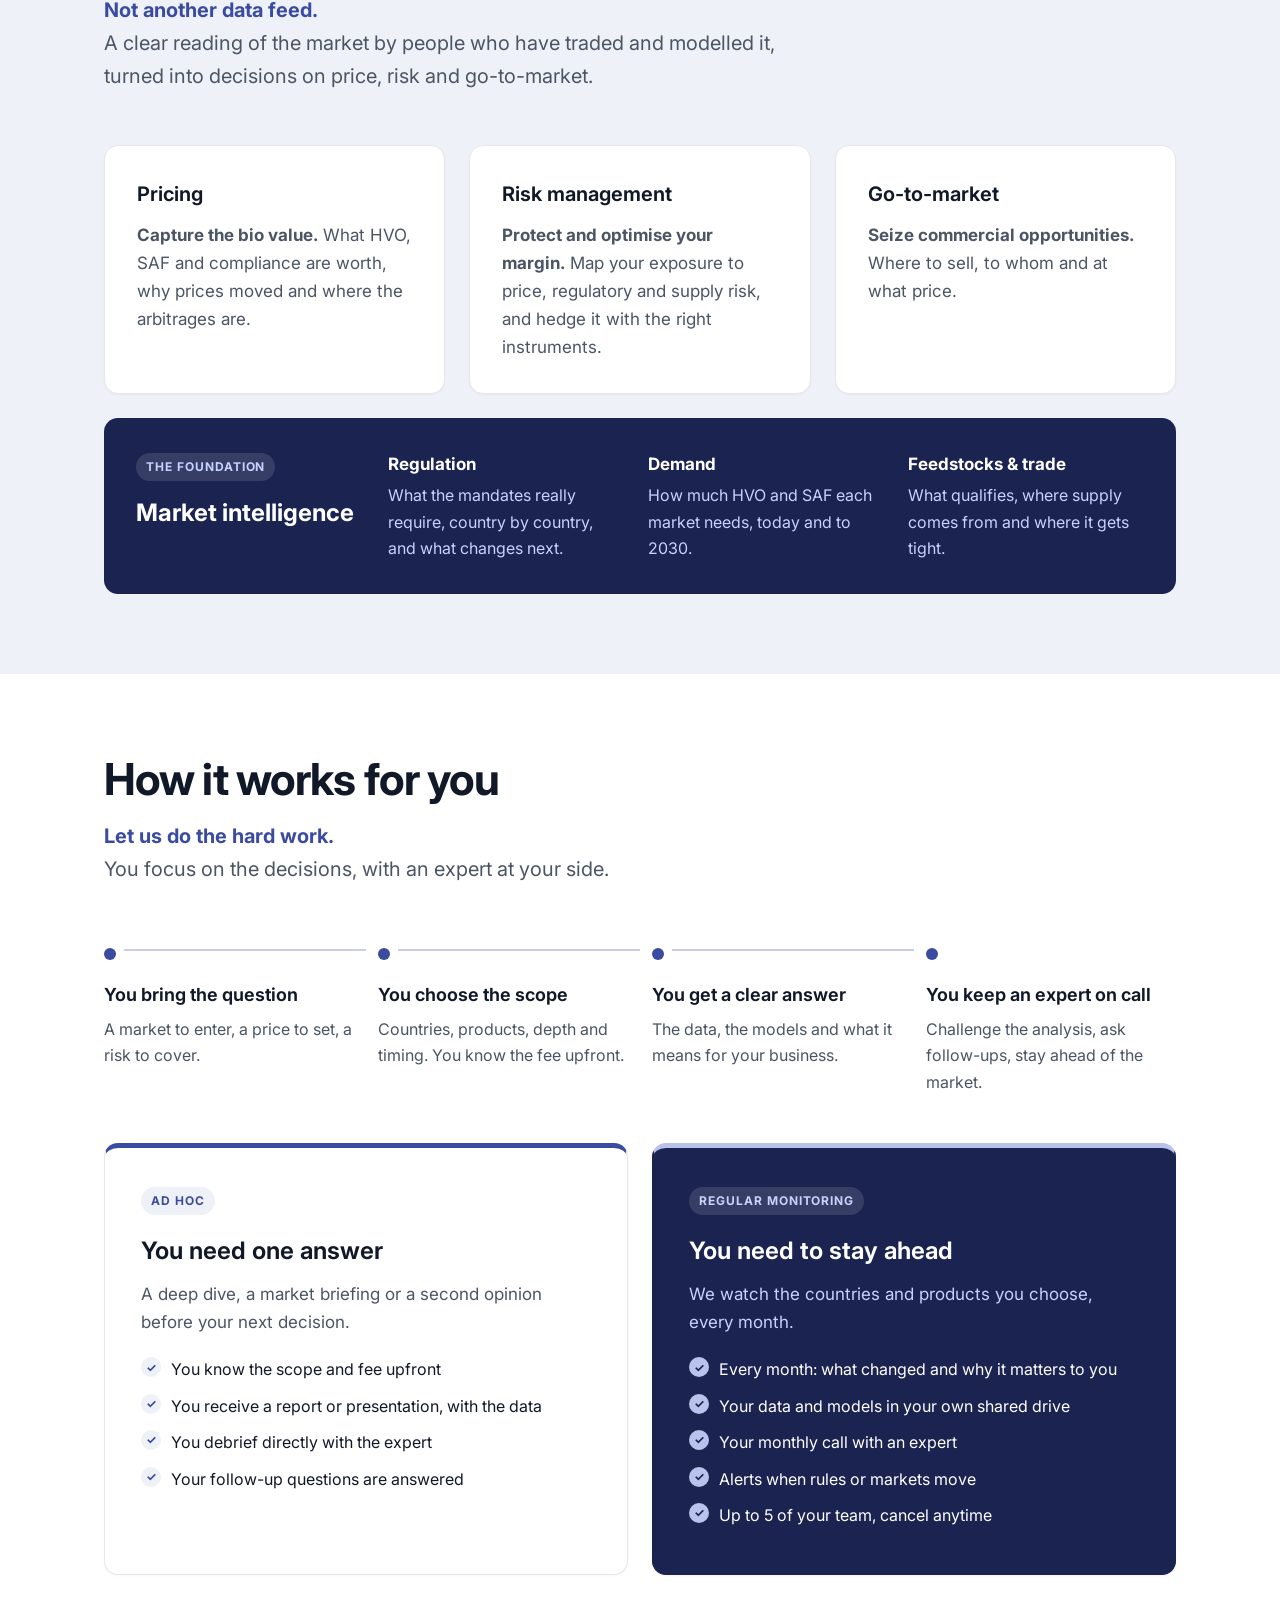
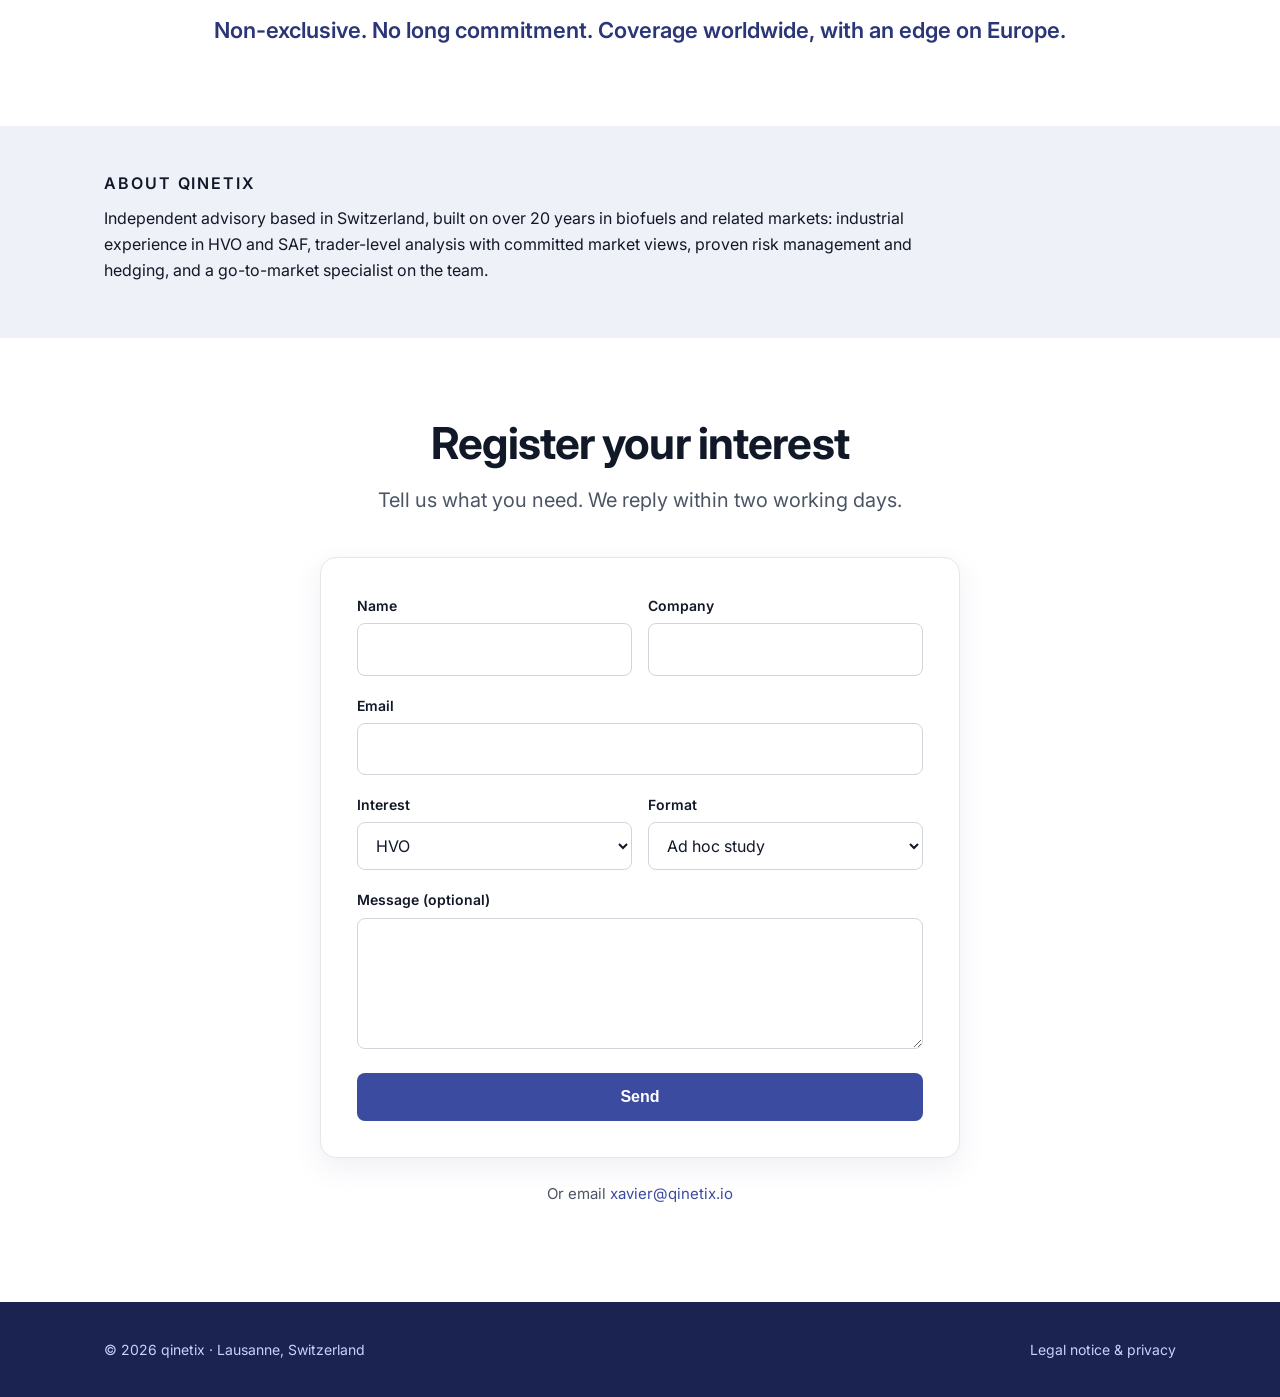
==== commit 03000f21: "About: Switzerland" ====
--- a/index.html
+++ b/index.html
@@ -154,7 +154,7 @@
   <section id="about" class="about-band">
     <div class="wrap about-compact">
       <p class="eyebrow">About qinetix</p>
-      <p>Independent advisory based in Lausanne, built on over 20 years in biofuels and related markets: industrial experience in HVO and SAF, trader-level analysis with committed market views, proven risk management and hedging, and a go-to-market specialist on the team.</p>
+      <p>Independent advisory based in Switzerland, built on over 20 years in biofuels and related markets: industrial experience in HVO and SAF, trader-level analysis with committed market views, proven risk management and hedging, and a go-to-market specialist on the team.</p>
     </div>
   </section>
 
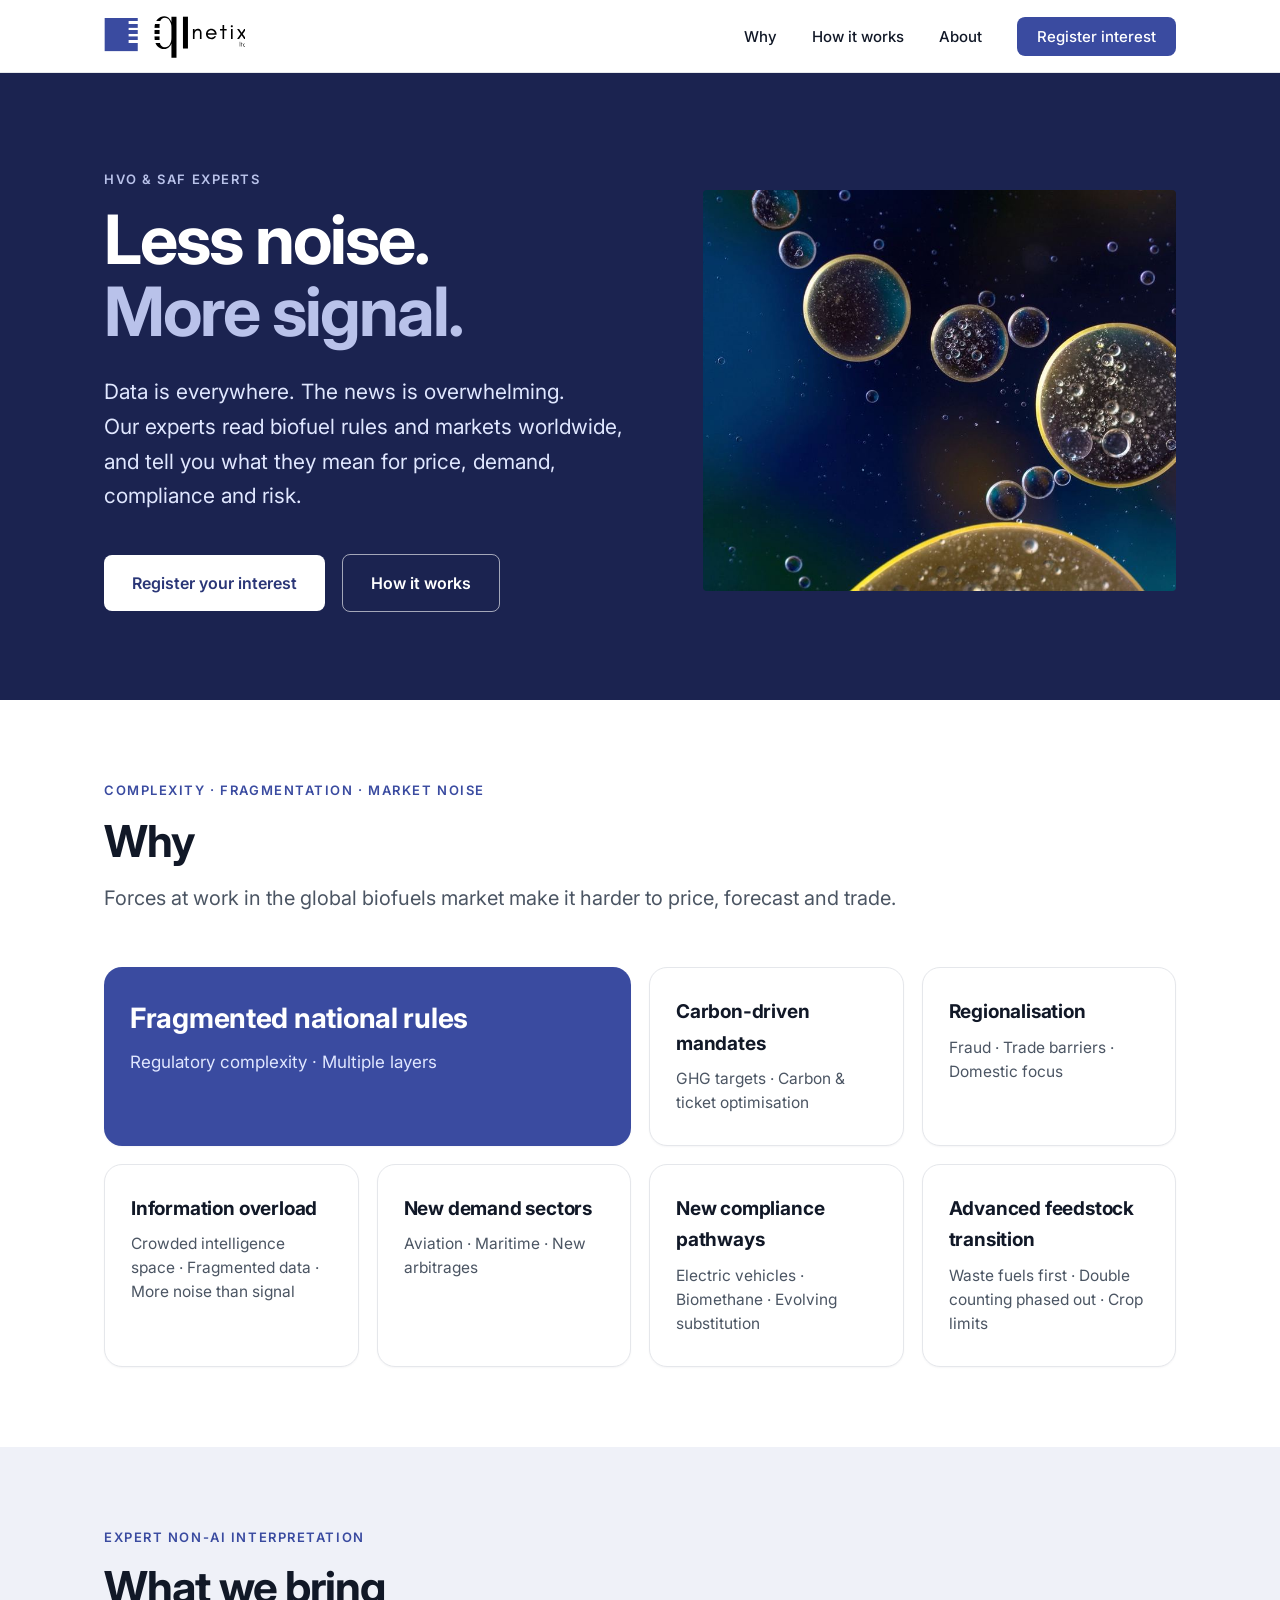
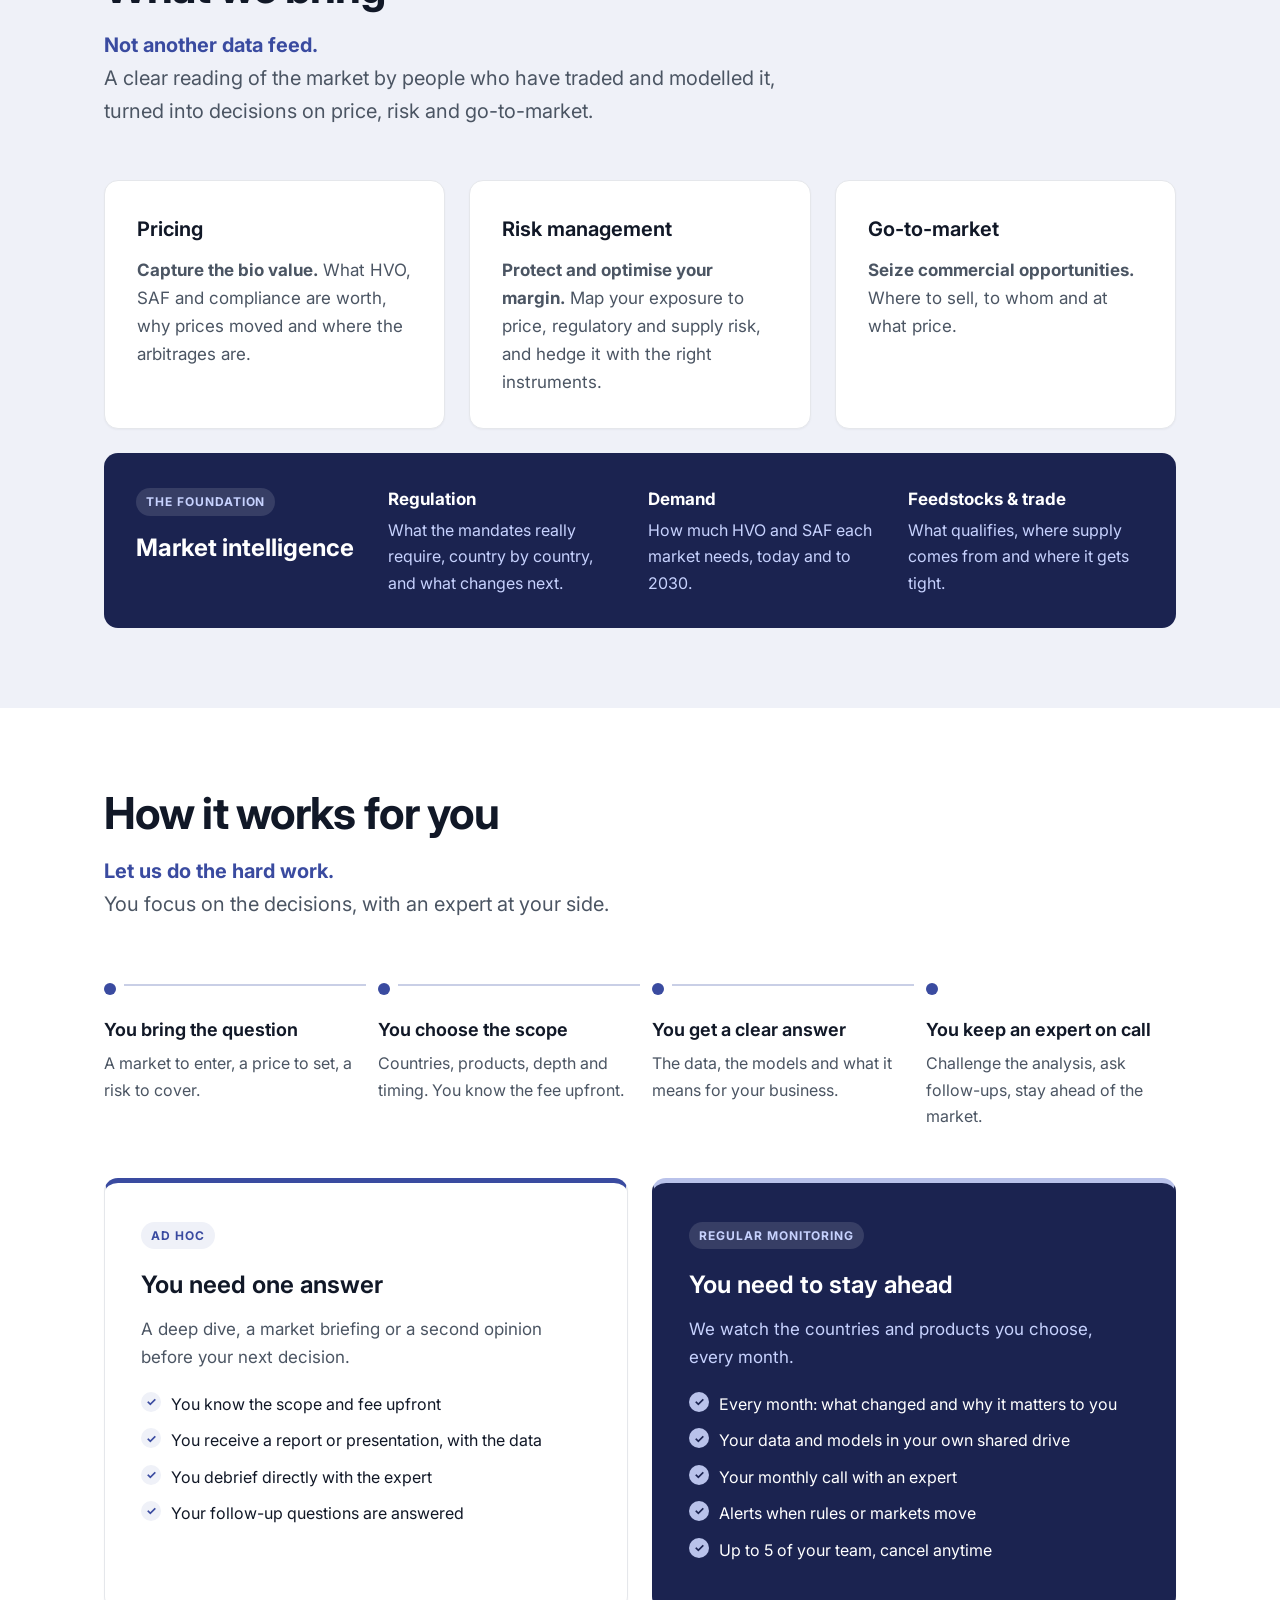
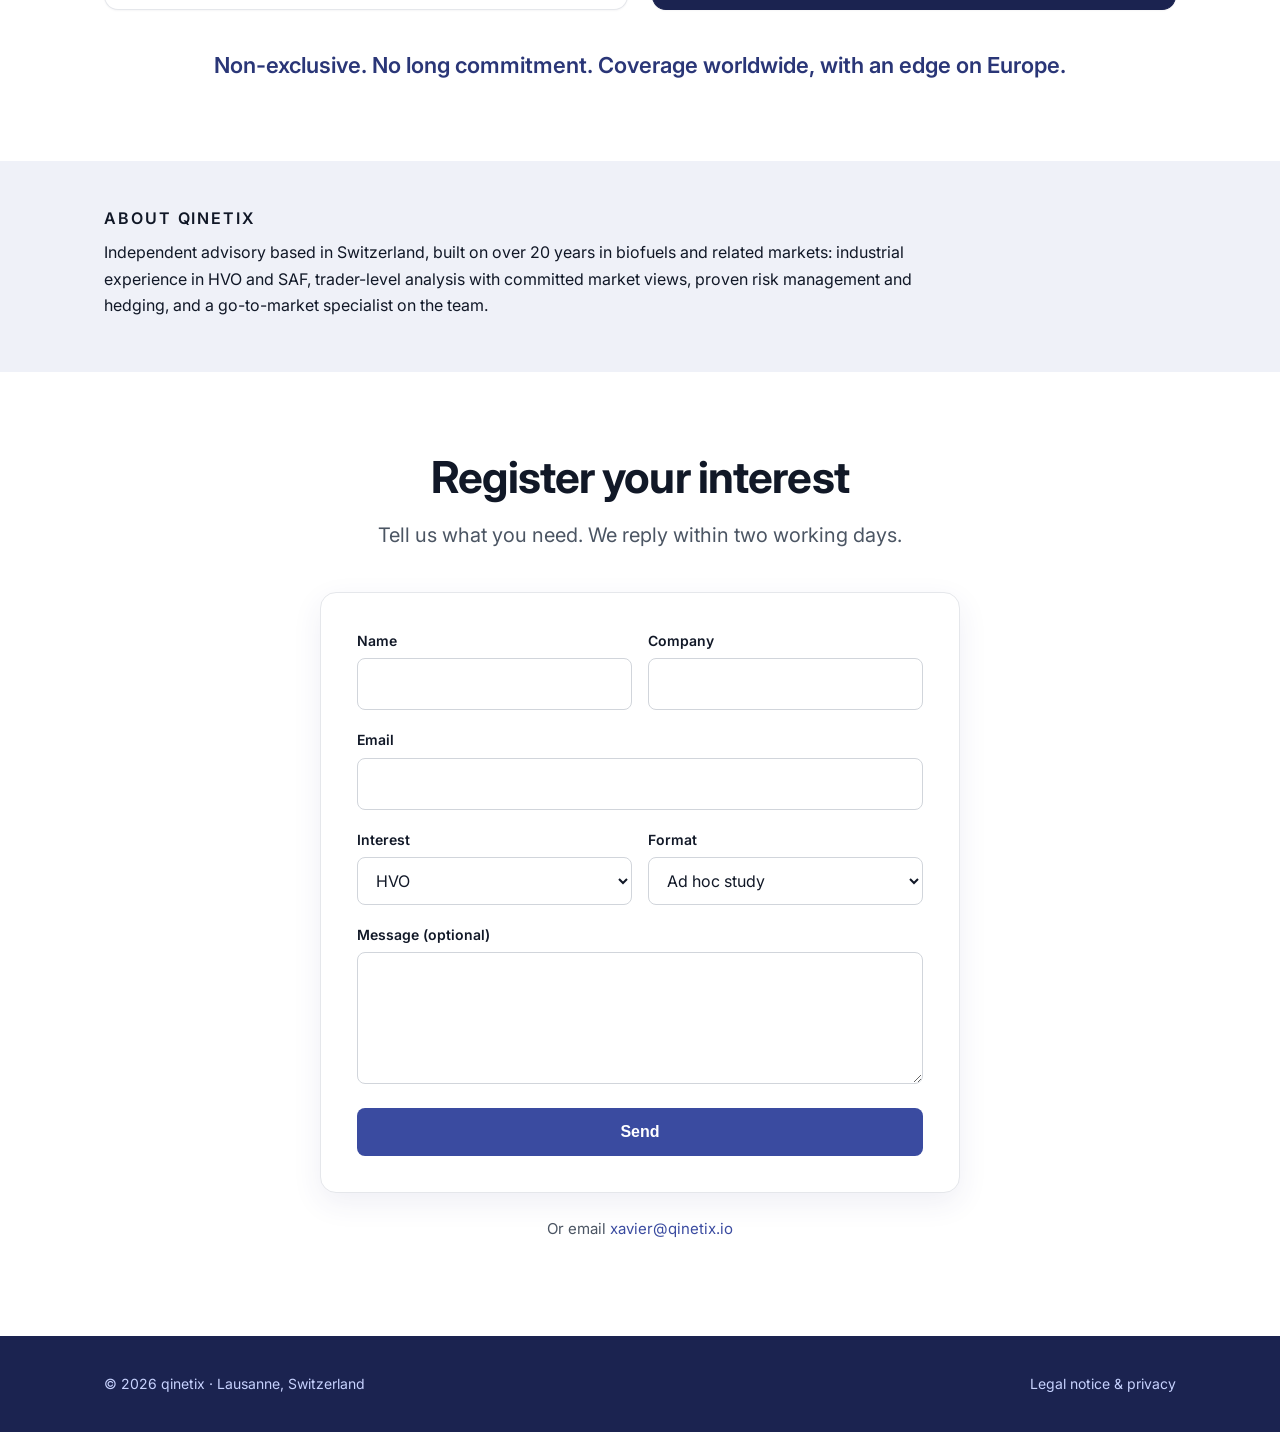
==== commit 40721486: "Hero photo (CC0 oil droplets)" ====
--- a/index.html
+++ b/index.html
@@ -29,11 +29,16 @@
 
   <div class="hero">
     <div class="wrap">
-      <p class="eyebrow">HVO &amp; SAF experts</p>
-      <h1>Less noise.<br><span>More signal.</span></h1>
-      <p class="lead">Data is everywhere. The news is overwhelming.<br>Our experts read biofuel rules and markets worldwide, and tell you what they mean for price, demand, compliance and risk.</p>
-      <a href="#interest" class="btn">Register your interest</a>
-      <a href="#how" class="btn ghost">How it works</a>
+      <div class="hero-grid">
+        <div class="hero-text">
+          <p class="eyebrow">HVO &amp; SAF experts</p>
+          <h1>Less noise.<br><span>More signal.</span></h1>
+          <p class="lead">Data is everywhere. The news is overwhelming.<br>Our experts read biofuel rules and markets worldwide, and tell you what they mean for price, demand, compliance and risk.</p>
+          <a href="#interest" class="btn">Register your interest</a>
+          <a href="#how" class="btn ghost">How it works</a>
+        </div>
+        <div class="hero-img"><img src="hero.jpg" alt="Golden oil droplets" width="1024" height="683"></div>
+      </div>
     </div>
   </div>
 
--- a/style.css
+++ b/style.css
@@ -69,6 +69,10 @@
 .hero .btn:hover { background: var(--indigo-soft); }
 .hero .btn.ghost { background: transparent; color: #fff; border: 1.5px solid rgba(255,255,255,0.6); margin-left: 12px; }
 .hero .btn.ghost:hover { background: rgba(255,255,255,0.1); }
+
+.hero-grid { display: grid; grid-template-columns: 1.15fr 1fr; gap: 56px; align-items: center; }
+.hero-img img { display: block; width: 100%; height: auto; aspect-ratio: 4 / 3.4; object-fit: cover; border-radius: 4px; }
+@media (max-width: 900px) { .hero-grid { grid-template-columns: 1fr; gap: 36px; } .hero-img img { aspect-ratio: 16 / 9; } }
 
 /* Sections */
 section { padding: 80px 0; }
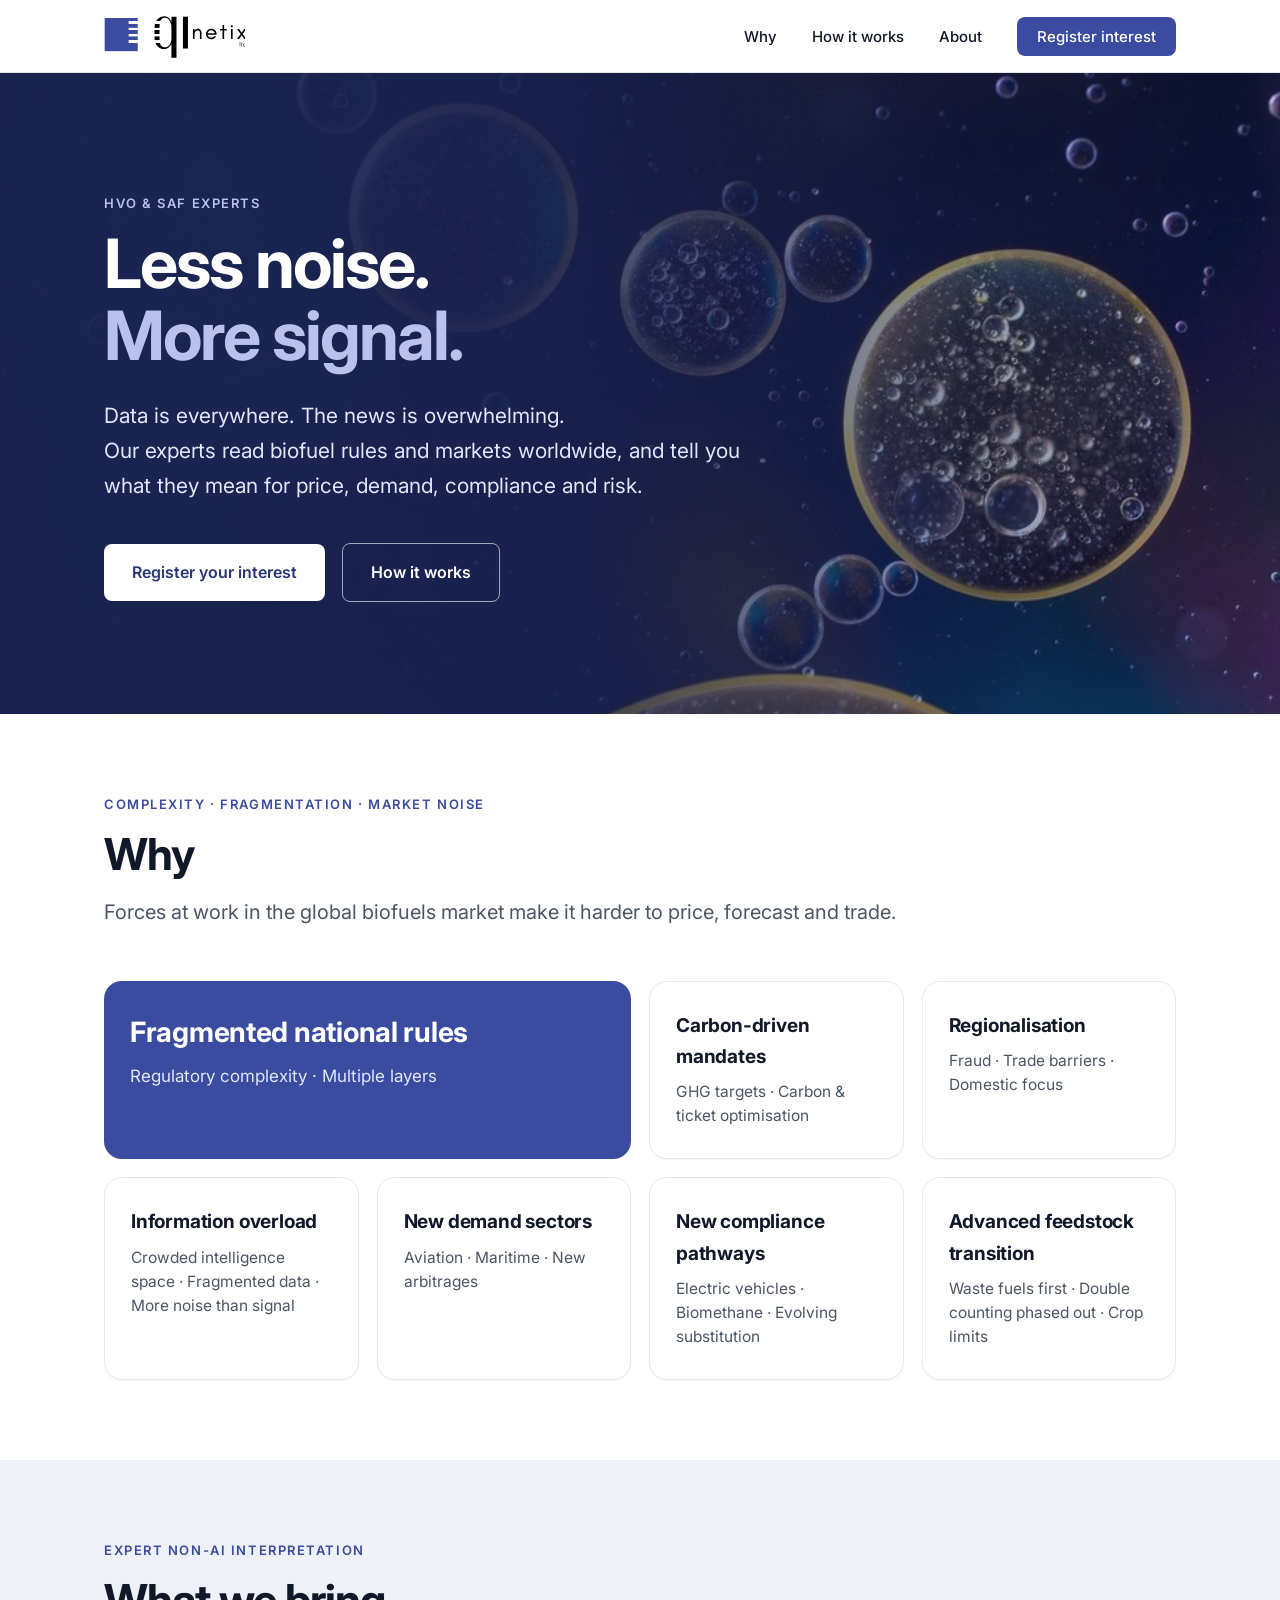
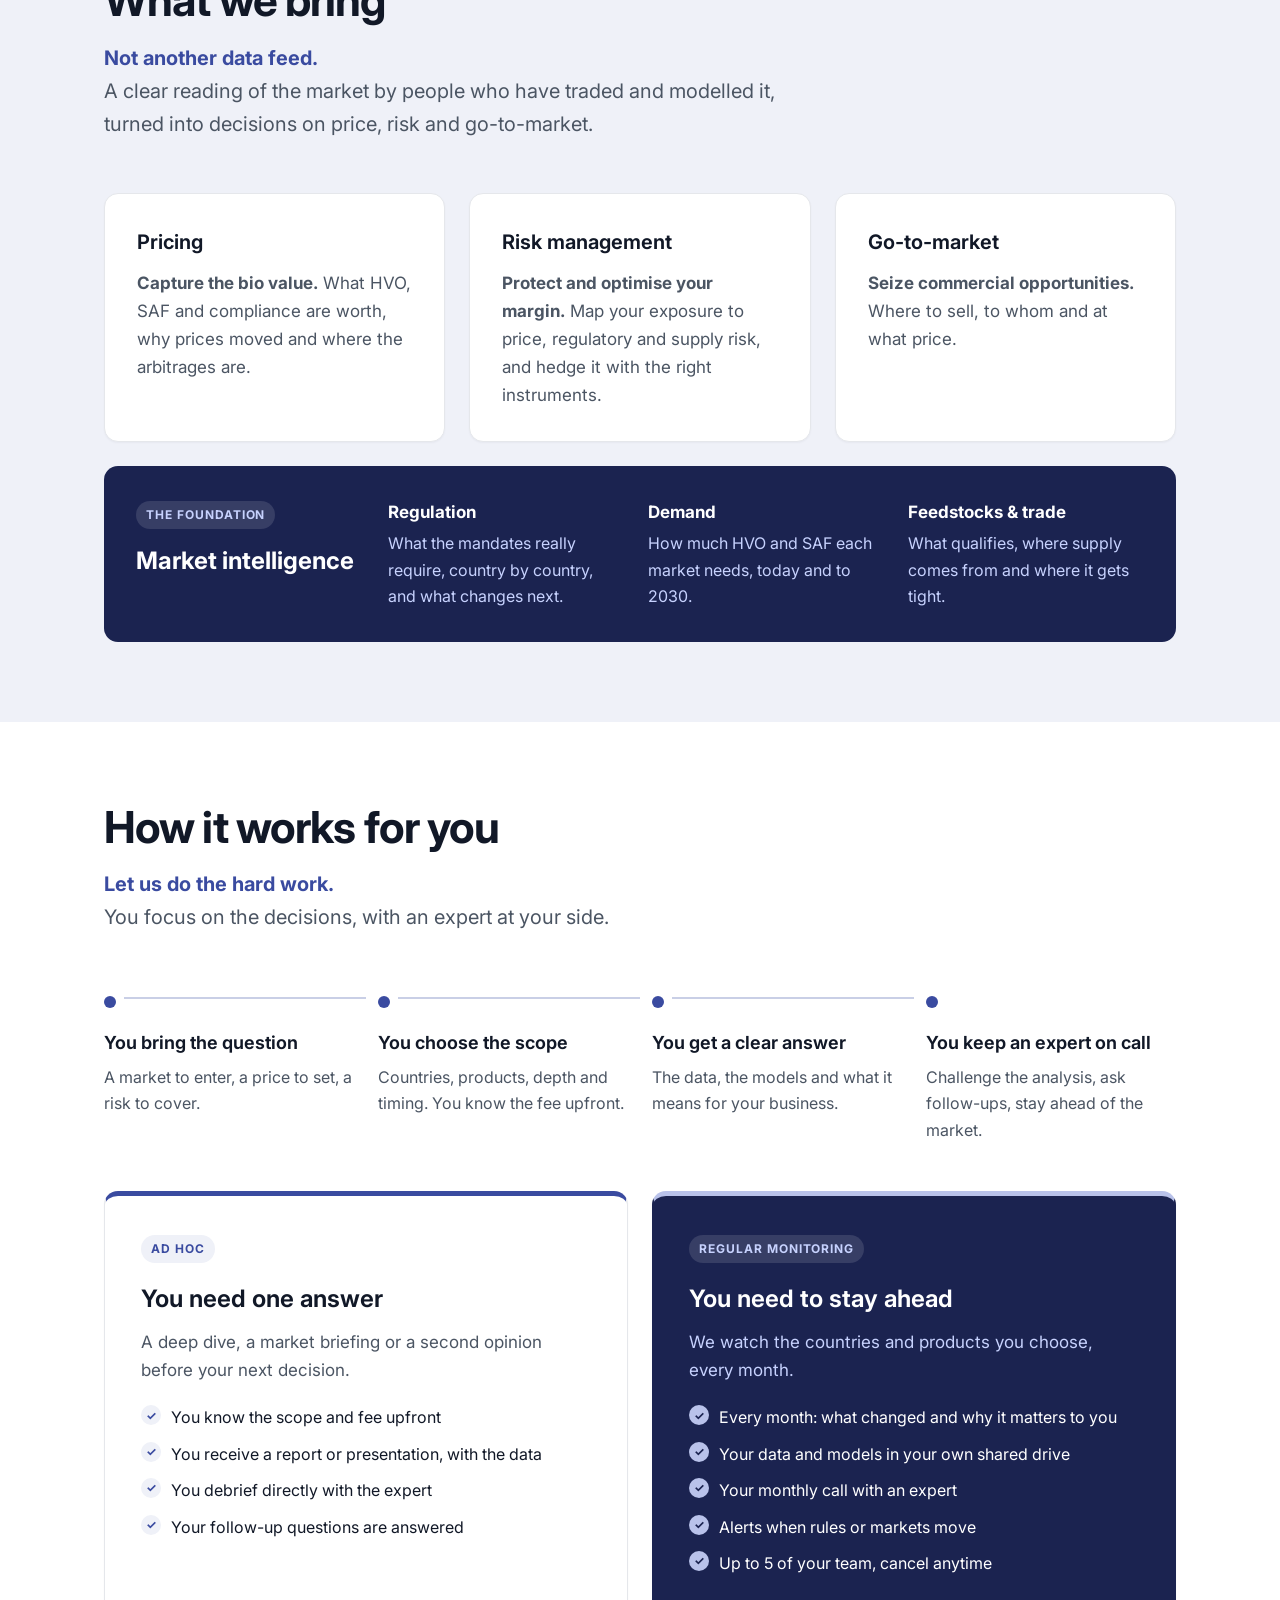
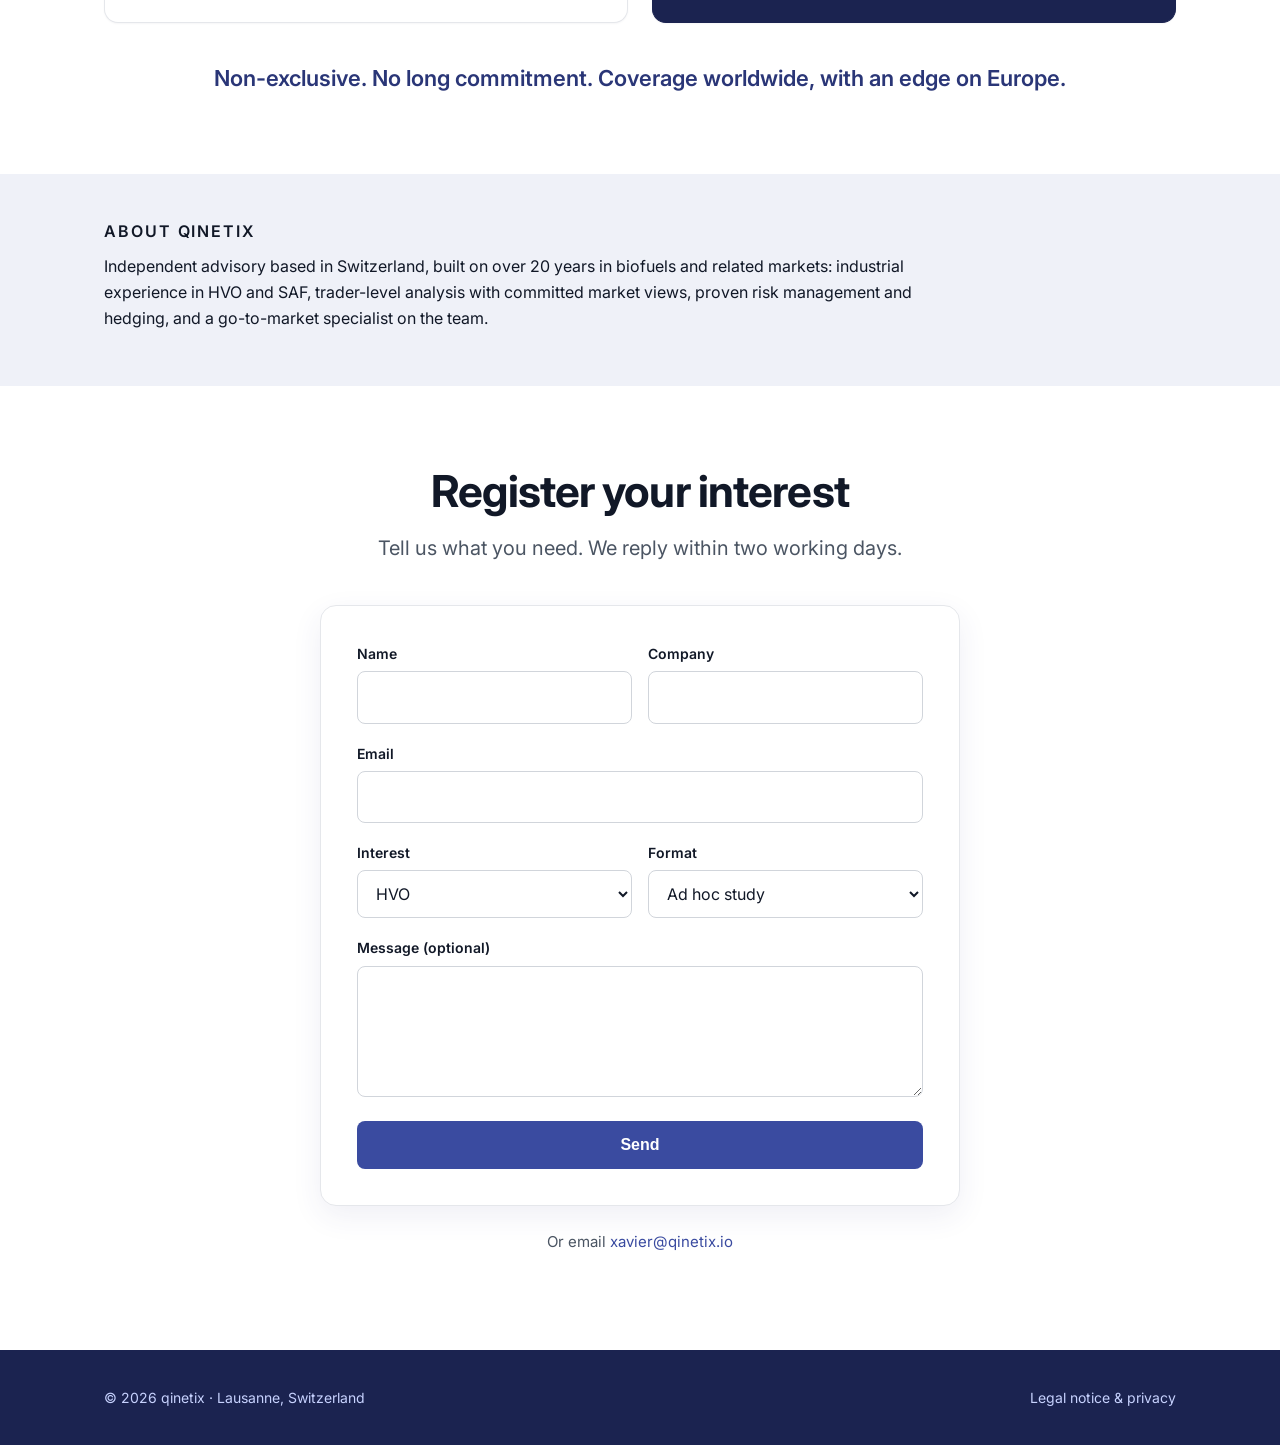
==== commit d3083b9e: "Hero: photo as full-width background" ====
--- a/index.html
+++ b/index.html
@@ -37,7 +37,6 @@
           <a href="#interest" class="btn">Register your interest</a>
           <a href="#how" class="btn ghost">How it works</a>
         </div>
-        <div class="hero-img"><img src="hero.jpg" alt="Golden oil droplets" width="1024" height="683"></div>
       </div>
     </div>
   </div>
--- a/style.css
+++ b/style.css
@@ -45,8 +45,11 @@
 
 /* Hero */
 .hero {
-  padding: 96px 0 88px;
-  background: var(--indigo-deep);
+  padding: 120px 0 112px;
+  background:
+    linear-gradient(90deg, rgba(27,35,80,0.97) 0%, rgba(27,35,80,0.92) 38%, rgba(27,35,80,0.55) 68%, rgba(27,35,80,0.20) 100%),
+    url("hero.jpg") right center / cover no-repeat,
+    var(--indigo-deep);
   color: #fff;
 }
 .eyebrow {
@@ -70,9 +73,9 @@
 .hero .btn.ghost { background: transparent; color: #fff; border: 1.5px solid rgba(255,255,255,0.6); margin-left: 12px; }
 .hero .btn.ghost:hover { background: rgba(255,255,255,0.1); }
 
-.hero-grid { display: grid; grid-template-columns: 1.15fr 1fr; gap: 56px; align-items: center; }
+.hero-grid { display: block; } .hero-text { max-width: 640px; }
 .hero-img img { display: block; width: 100%; height: auto; aspect-ratio: 4 / 3.4; object-fit: cover; border-radius: 4px; }
-@media (max-width: 900px) { .hero-grid { grid-template-columns: 1fr; gap: 36px; } .hero-img img { aspect-ratio: 16 / 9; } }
+@media (max-width: 900px) { .hero { background: linear-gradient(180deg, rgba(27,35,80,0.85), rgba(27,35,80,0.95)), url("hero.jpg") center / cover no-repeat, var(--indigo-deep); } }
 
 /* Sections */
 section { padding: 80px 0; }
